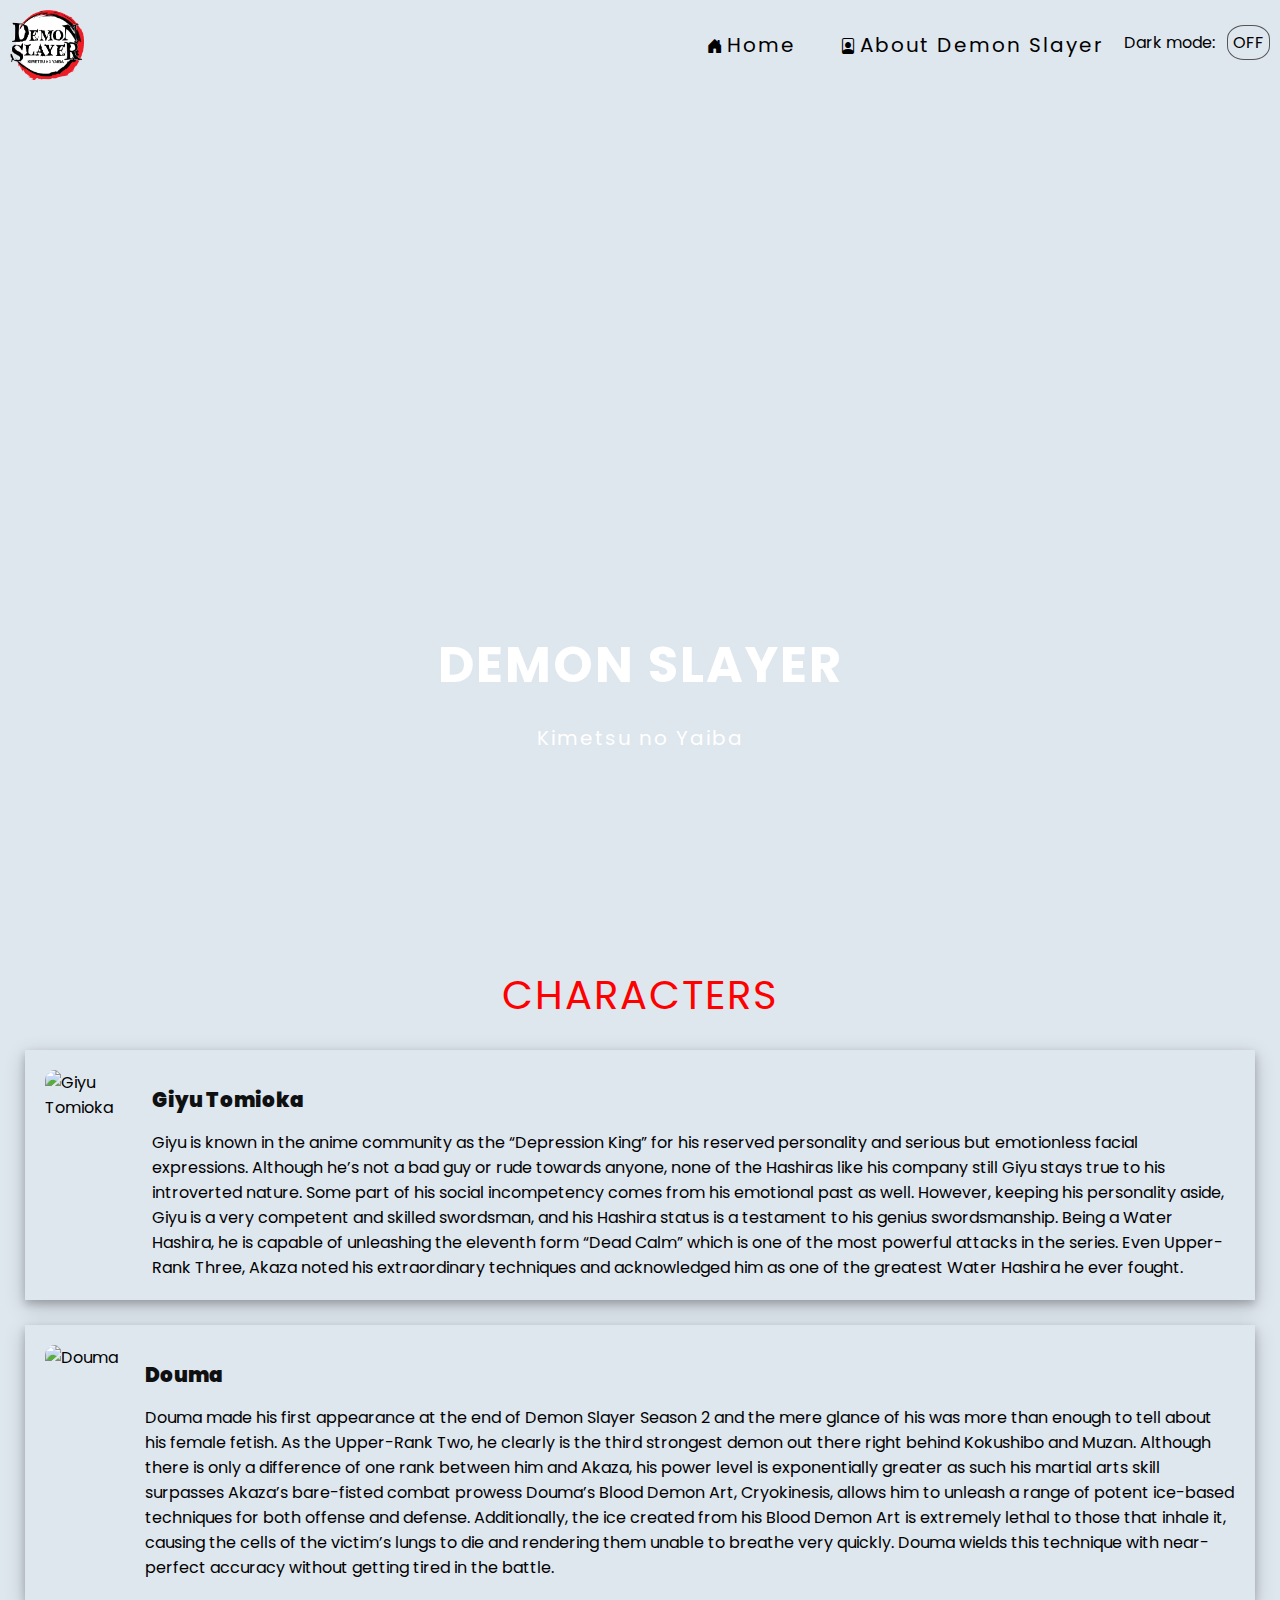
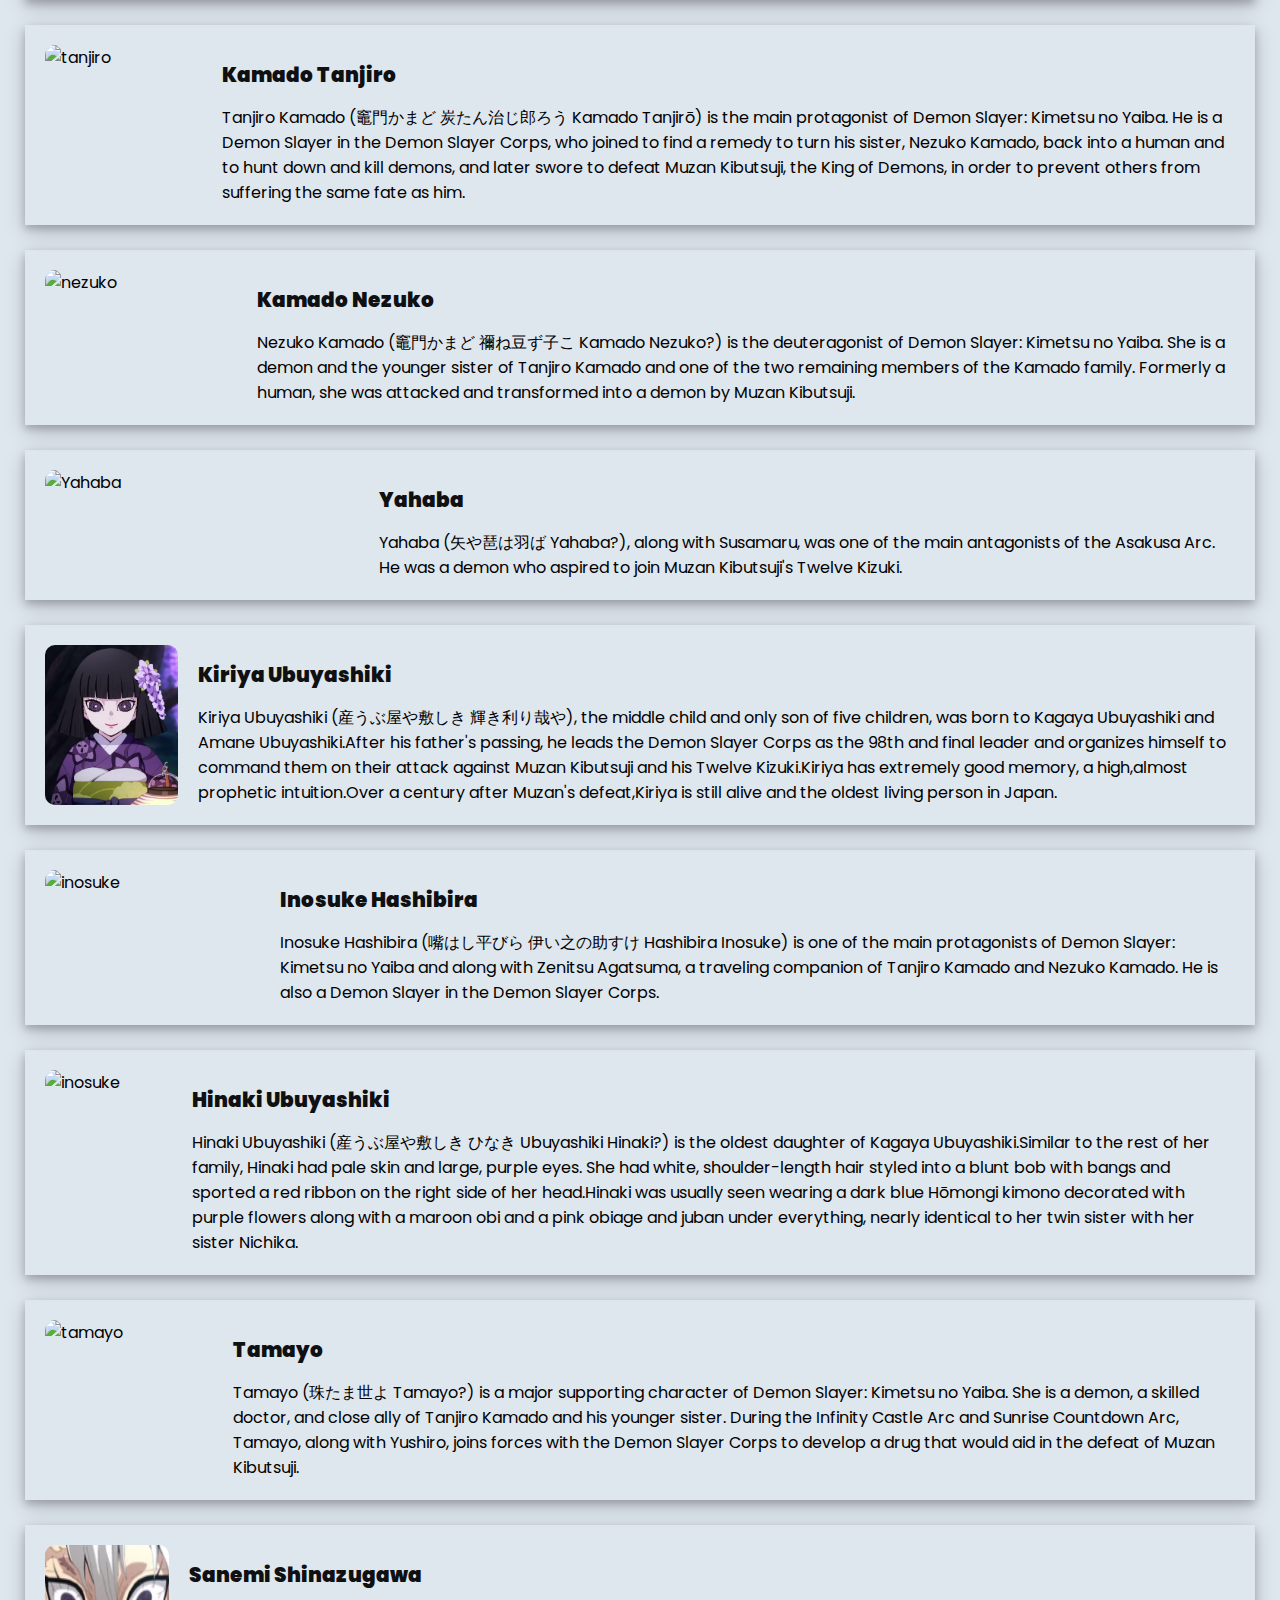
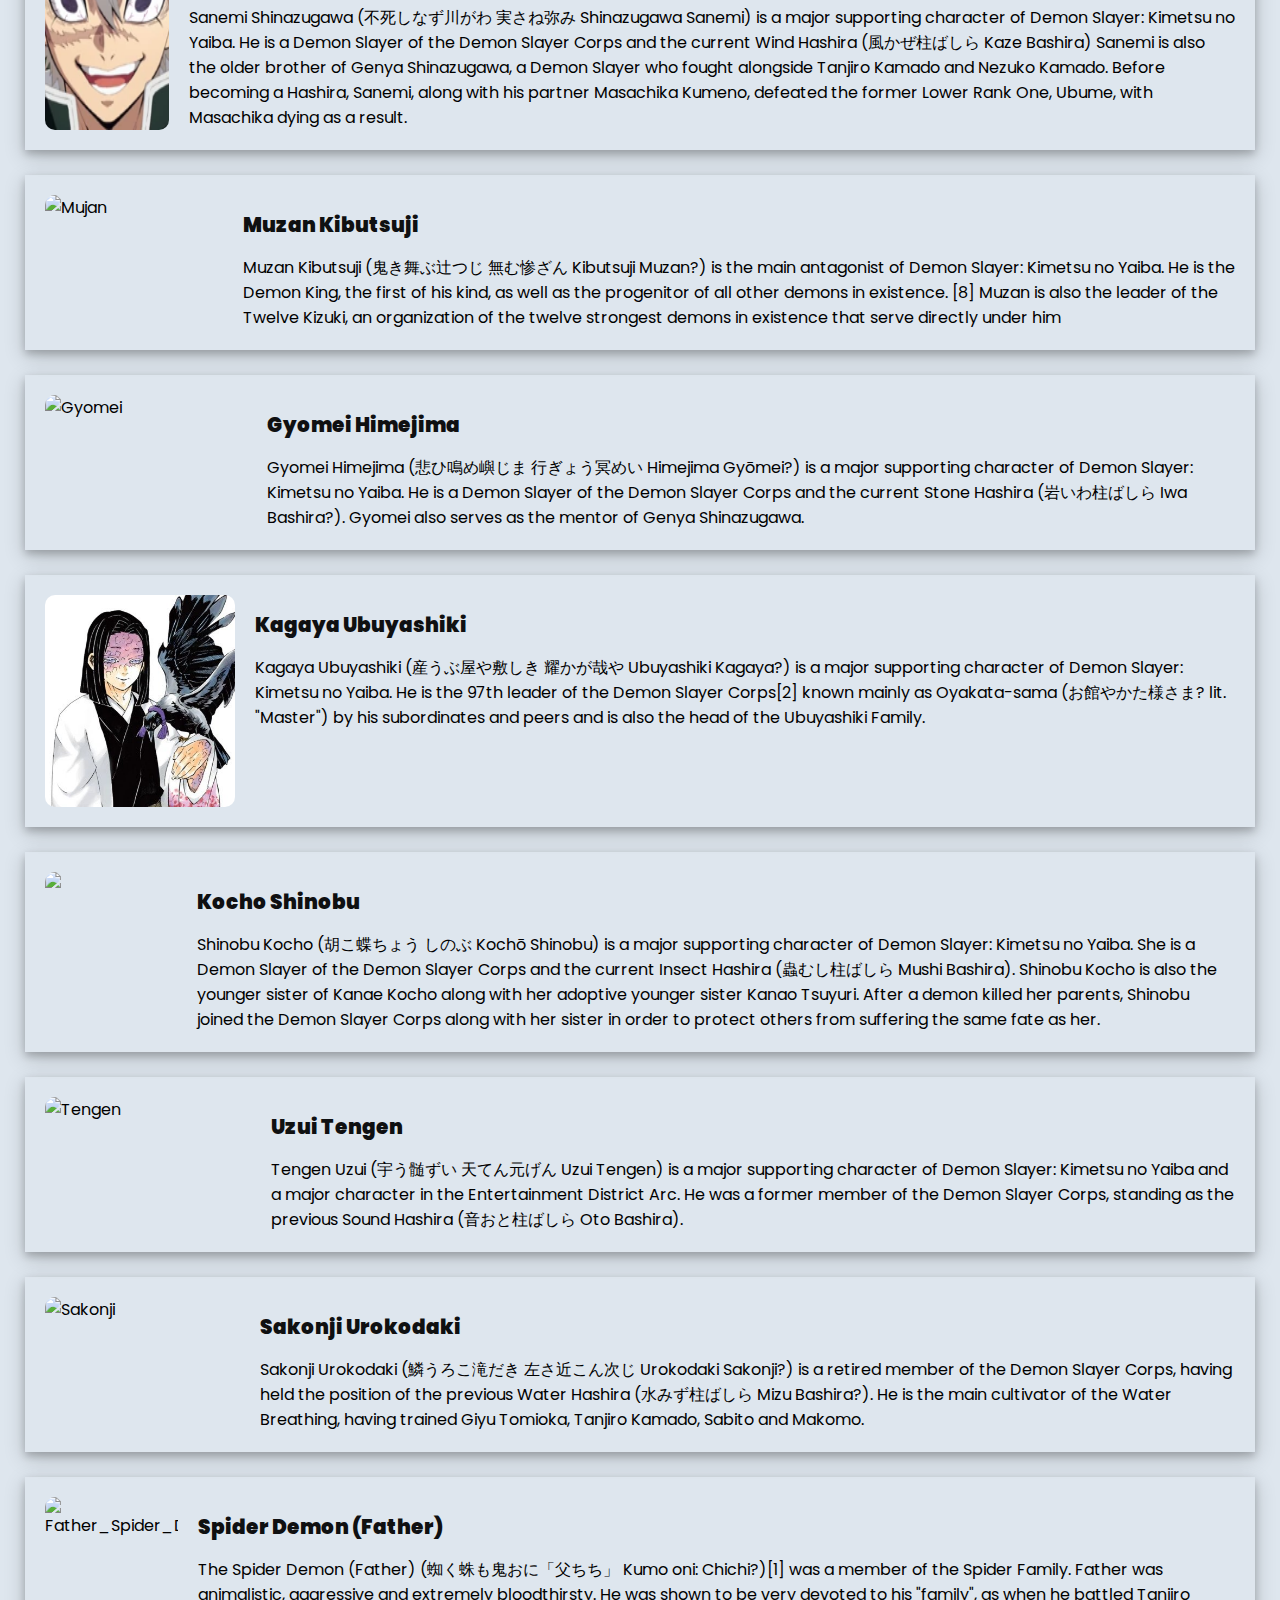
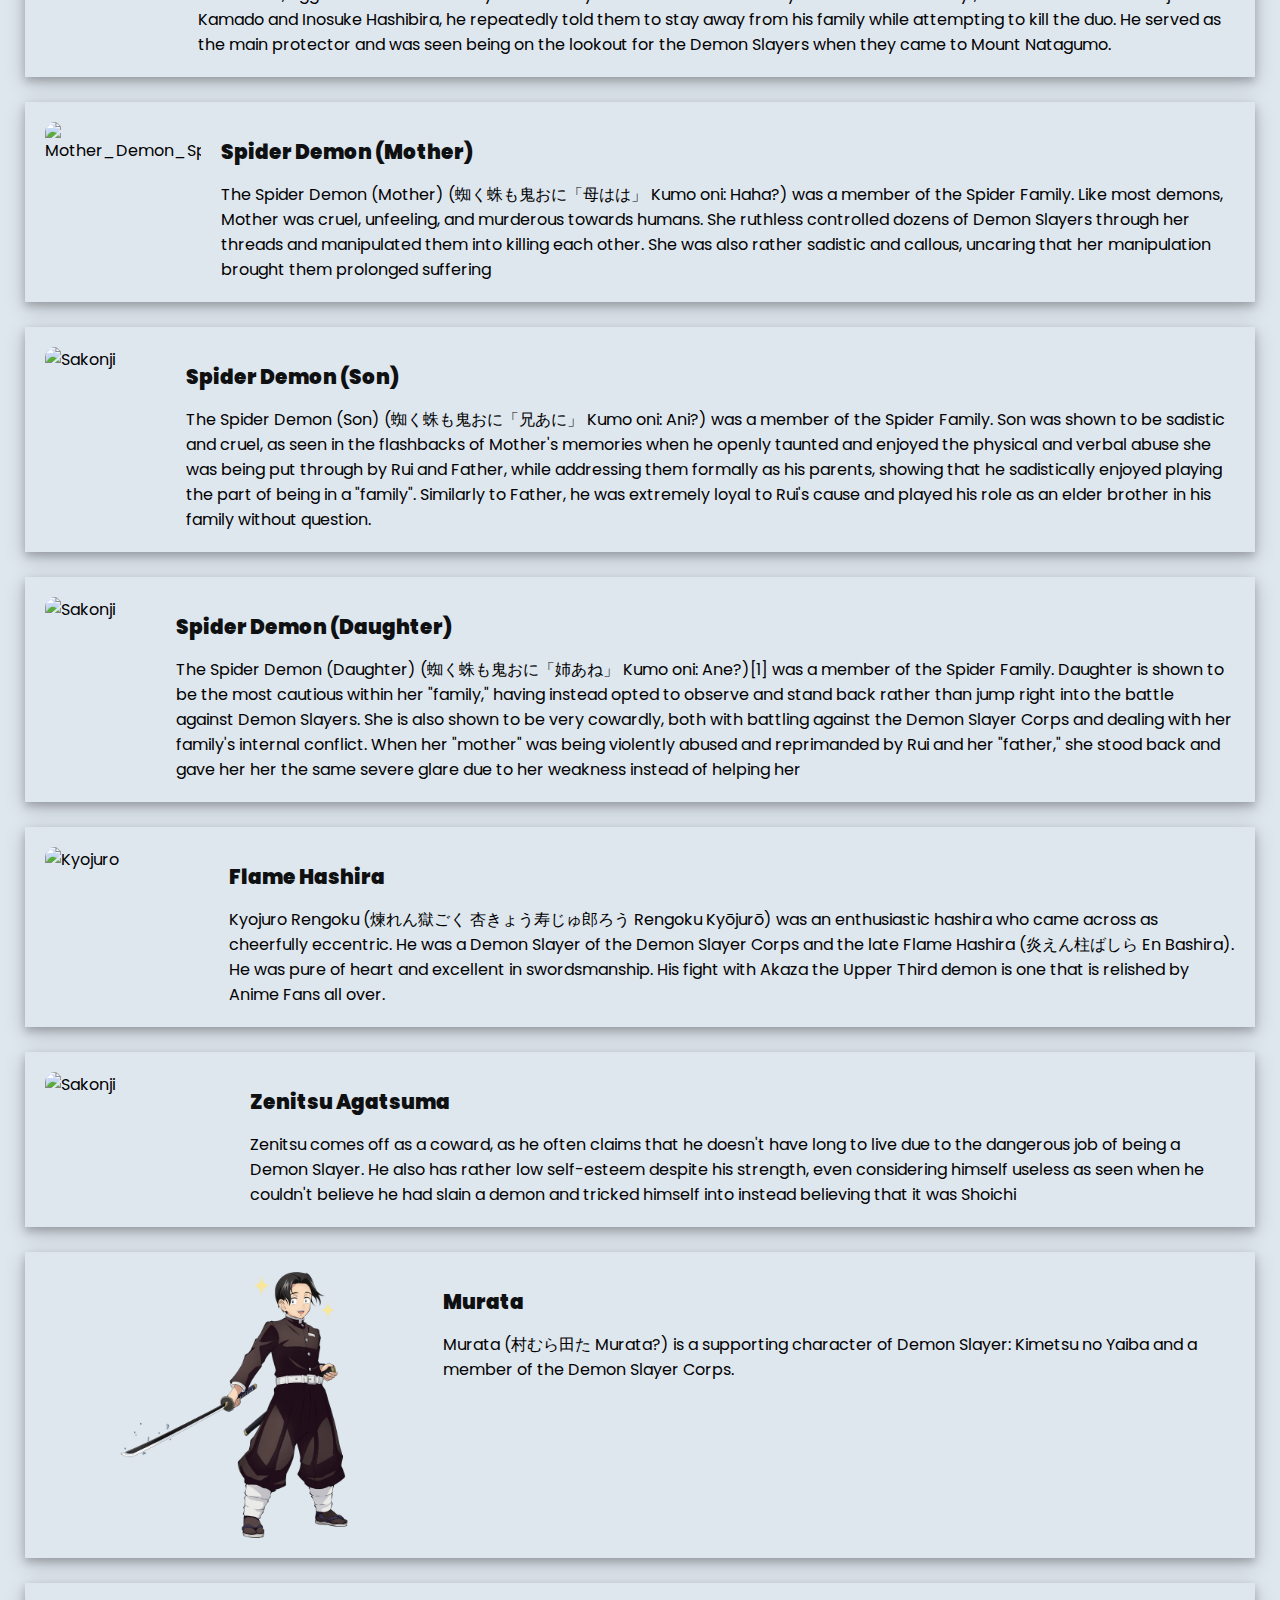
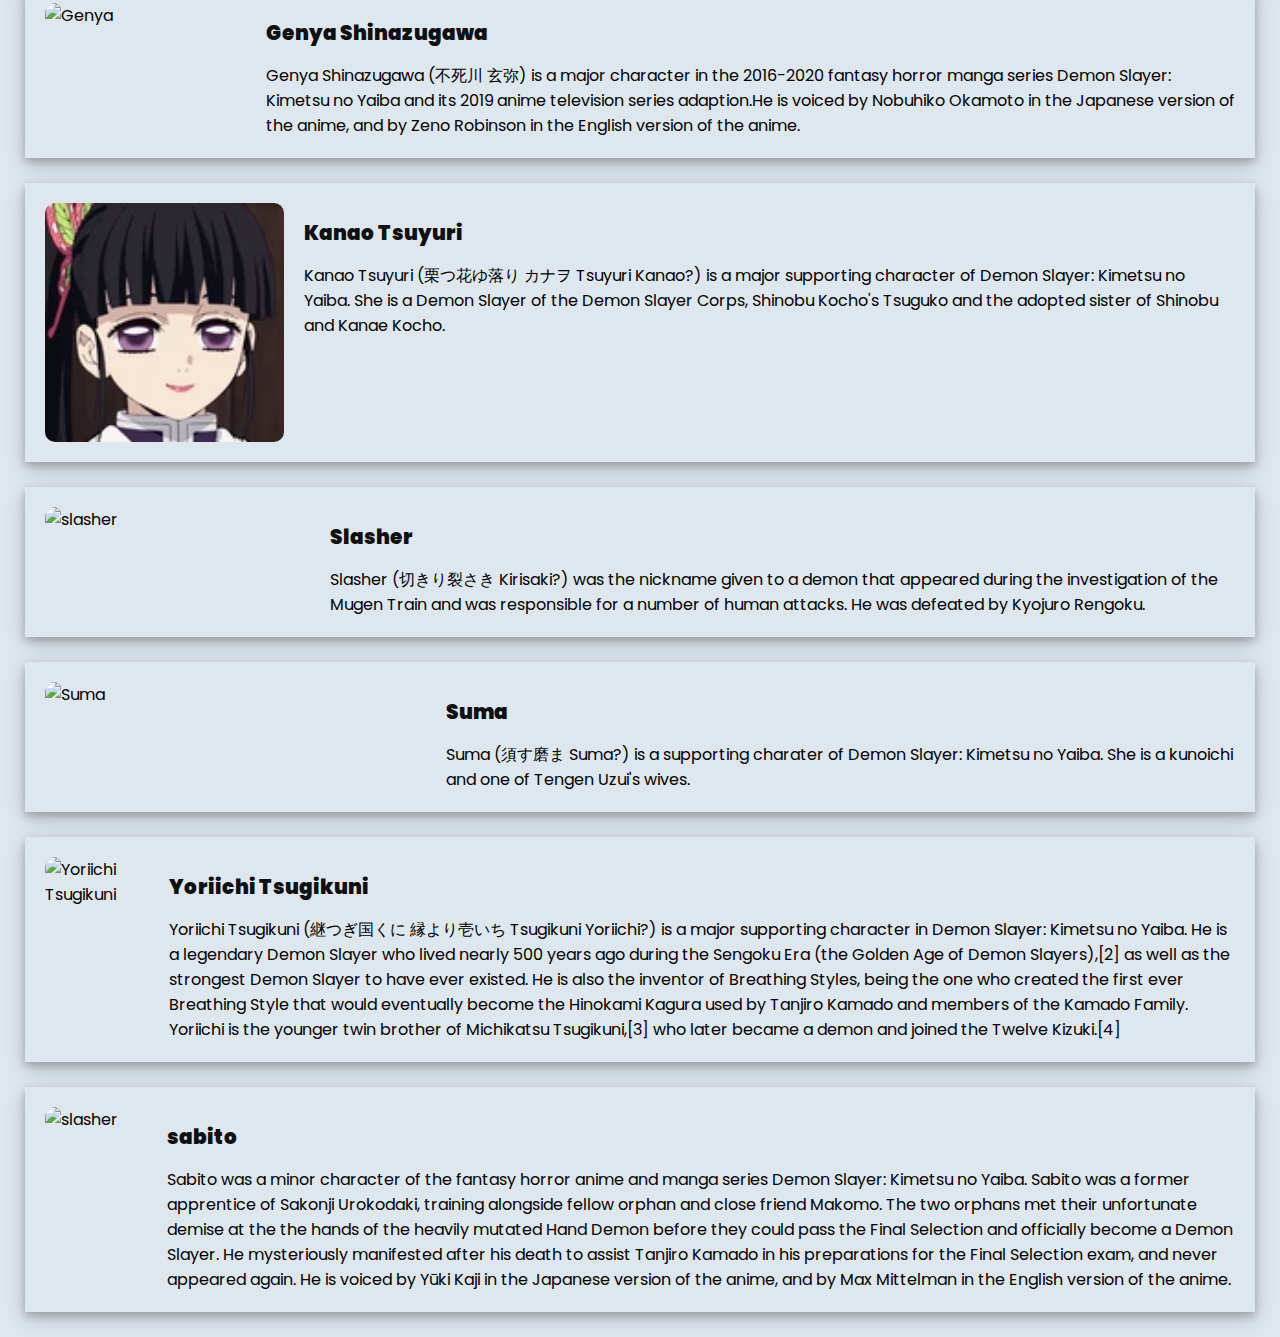
==== index.html @ bfc6167b "Update index.html" ====
<!DOCTYPE html>
<html lang="en">

<head>
  <script src=
    "https://cdnjs.cloudflare.com/ajax/libs/jquery/3.4.0/jquery.min.js">
        </script>
  <meta charset="UTF-8" />
  <meta http-equiv="X-UA-Compatible" content="IE=edge" />
  <meta name="viewport" content="width=device-width, initial-scale=1.0" />
  <title>Demon Slayer</title>
  <link rel="stylesheet" href="style.css" />
  <link rel="stylesheet" href="https://cdn.jsdelivr.net/npm/bootstrap-icons@1.9.1/font/bootstrap-icons.css">
</head>

<body>
  <header>
    <style>
     
      
      h1{
      color: #32a852;
      }
      .mode {
          float:right;
      }
      .change {
          cursor: pointer;
          border: 1px solid #555;
          border-radius: 40%;
          width: 20px;
          text-align: center;
          padding: 5px;
          margin-left: 8px;
      }
      .dark{
          background-color: #222;
          color: #e6e6e6;
      }
  </style>
    <div class="header">
      <div class="nav">
        <img src="images/logo.png" alt="logo" />
        <div class="right">
          <ul>
            <li><i class="bi bi-house-door-fill"></i>&nbsp;<a>Home</a></li>
            <li><i class="bi bi-file-person" ></i>&nbsp;<a h>About Demon Slayer</a></li>
            <div class="mode">
              Dark mode:            
              <span class="change">OFF</span>
          </div>
          </ul>
        </div>
      </div>
    </div>

  </header>

  <div class="content">
    <div class="text">
      <section class="heading">
        <h2 class="title">Demon Slayer</h2>
        <h2 class="slogan">Kimetsu no Yaiba</h2>
      </section>
    </div>
  </div>

  <h3 class="sub" style='color:red'>CHARACTERS</h3>

  <!-- [Giyu Tomioka] card start-->
  <div class="card">
    <img src="images/GiyuTomioka.JPG" alt="Giyu Tomioka">
    <div class="container">
      <h4><strong>Giyu Tomioka</strong></h4>
      <p>Giyu is known in the anime community as the “Depression King” for his reserved personality and serious but
        emotionless facial expressions. Although he’s not a bad guy or rude towards anyone, none of the Hashiras like
        his company still Giyu stays true to his introverted nature. Some part of his social incompetency comes from
        his emotional past as well.

        However, keeping his personality aside, Giyu is a very competent and skilled swordsman, and his Hashira status
        is a testament to his genius swordsmanship. Being a Water Hashira, he is capable of unleashing the eleventh
        form “Dead Calm” which is one of the most powerful attacks in the series. Even Upper-Rank Three, Akaza noted
        his extraordinary techniques and acknowledged him as one of the greatest Water Hashira he ever fought.</p>
    </div>
  </div>
  <!--Giyu Tomioka card end-->

  <!-- Douma card start-->
  <div class="card">
    <img src="images/Douma.JPG" alt="Douma">
    <div class="container">
      <h4><strong>Douma</strong></h4>
      <p>Douma made his first appearance at the end of Demon Slayer Season 2 and the mere glance of his was more than
        enough to tell about his female fetish. As the Upper-Rank Two, he clearly is the third strongest demon out
        there right behind Kokushibo and Muzan. Although there is only a difference of one rank between him and Akaza,
        his power level is exponentially greater as such his martial arts skill surpasses Akaza’s bare-fisted combat
        prowess

        Douma’s Blood Demon Art, Cryokinesis, allows him to unleash a range of potent ice-based techniques for both
        offense and defense. Additionally, the ice created from his Blood Demon Art is extremely lethal to those that
        inhale it, causing the cells of the victim’s lungs to die and rendering them unable to breathe very quickly.
        Douma wields this technique with near-perfect accuracy without getting tired in the battle.</p>
    </div>
  </div>
  <!--Douma card end-->

  <div class="row">
    <div class="card">
      <img src="images/tanjiro.png" alt="tanjiro" />
      <div class="container">
        <h4><strong>Kamado Tanjiro</strong></h4>
        <p>
          Tanjiro Kamado (竈門かまど 炭たん治じ郎ろう Kamado Tanjirō) is the main protagonist of Demon Slayer: Kimetsu no Yaiba. He is a Demon Slayer in the Demon Slayer Corps, who joined to find a remedy to turn his sister, Nezuko Kamado, back into a human and to hunt down and kill demons, and later swore to defeat Muzan Kibutsuji, the King of Demons, in order to prevent others from suffering the same fate as him.
        </p>
      </div>
    </div>

    <div class="card">
      <img src="images/nezuko.png" alt="nezuko" />
      <div class="container">
        <h4><strong>Kamado Nezuko</strong></h4>
        <p>
          Nezuko Kamado (竈門かまど 禰ね豆ず子こ Kamado Nezuko?) is the deuteragonist of Demon Slayer: Kimetsu no Yaiba. She is a demon and the younger sister of Tanjiro Kamado and one of the two remaining members of the Kamado family. Formerly a human, she was attacked and transformed into a demon by Muzan Kibutsuji.
        </p>
      </div>
    </div>

    <!-- Yahaba Card Start -->
    <div class="card">
      <img src="images/yahaba.png" alt="Yahaba" />
      <div class="container">
        <h4><strong>Yahaba</strong></h4>
        <p>
          Yahaba (矢や琶は羽ば Yahaba?), along with Susamaru, was one of the main antagonists of the Asakusa Arc. He was a demon who aspired to join Muzan Kibutsuji's Twelve Kizuki.
        </p>
      </div>
    </div>
    <!-- Yahaba Card End -->

                <!-- Kiriya Ubuyashiki card start-->
                <div class="card">
                  <img src="images/Kiriya Ubuyashiki.webp" alt="Kiriya Ubuyashiki">
                  <div class="container">
                      <h4><strong>Kiriya Ubuyashiki</strong></h4>
                      <p>Kiriya Ubuyashiki (産うぶ屋や敷しき 輝き利り哉や), the middle child and only son of five children, was born to Kagaya Ubuyashiki and Amane Ubuyashiki.After his father's passing, he leads the Demon Slayer Corps as the 98th and final leader and organizes himself to command them on their attack against Muzan Kibutsuji and his Twelve Kizuki.Kiriya has extremely good memory,  a high,almost prophetic intuition.Over a century after Muzan's defeat,Kiriya is still alive and the oldest living person in Japan.
                      </p>
                  </div>
                </div>
                <!--Kiriya Ubuyashiki card end-->

    <div class="card">
      <img src="images/inosuke.jfif" alt="inosuke" />
      <div class="container">
        <h4><strong>Inosuke Hashibira</strong></h4>
        <p>
          Inosuke Hashibira (嘴はし平びら 伊い之の助すけ Hashibira Inosuke) is one of the main protagonists of Demon Slayer: Kimetsu no Yaiba and along with Zenitsu Agatsuma, a traveling companion of Tanjiro Kamado and Nezuko Kamado. He is also a Demon Slayer in the Demon Slayer Corps.
        </p>
      </div>
    </div>

    <div class="card">
      <img src="images/hinaki.jfif" alt="inosuke" />
      <div class="container">
        <h4><strong>Hinaki Ubuyashiki</strong></h4>
        <p>
          Hinaki Ubuyashiki (産うぶ屋や敷しき ひなき Ubuyashiki Hinaki?) is the oldest daughter of Kagaya Ubuyashiki.Similar to the rest of her family, Hinaki had pale skin and large, purple eyes. She had white, shoulder-length hair styled into a blunt bob with bangs and sported a red ribbon on the right side of her head.Hinaki was usually seen wearing a dark blue Hōmongi kimono decorated with purple flowers along with a maroon obi and a pink obiage and juban under everything, nearly identical to her twin sister with her sister Nichika.
        </p>
      </div>
    </div>

    <!-- Tamayo card start-->
    <div class="card">
      <img src="images/tamayo.png" alt="tamayo">
      <div class="container">
        <h4><strong>Tamayo</strong></h4>
        <p>Tamayo (珠たま世よ Tamayo?) is a major supporting character of Demon Slayer: Kimetsu no Yaiba. She is a demon, a skilled doctor, and close ally of Tanjiro Kamado and his younger sister. During the Infinity Castle Arc and Sunrise Countdown Arc, Tamayo, along with Yushiro, joins forces with the Demon Slayer Corps to develop a drug that would aid in the defeat of Muzan Kibutsuji.</p>
      </div>
    </div>
    <!--Tamayo card end-->

    <div class="card">
      <img src="images/Sanemi.webp" alt="sanemi" />
      <div class="container">
        <h4><strong>Sanemi Shinazugawa</strong></h4>
        <p>
          Sanemi Shinazugawa (不死しなず川がわ 実さね弥み Shinazugawa Sanemi) is a major supporting character of Demon Slayer: Kimetsu no Yaiba. He is a Demon Slayer of the Demon Slayer Corps and the current Wind Hashira (風かぜ柱ばしら Kaze Bashira)
          Sanemi is also the older brother of Genya Shinazugawa, a Demon Slayer who fought alongside Tanjiro Kamado and Nezuko Kamado. Before becoming a Hashira, Sanemi, along with his partner Masachika Kumeno, defeated the former Lower Rank One, Ubume, with Masachika dying as a result.
        </p>
      </div>
    </div>

    <div class="card">
      <img src="images/Muzan.jpg" alt="Mujan" />
      <div class="container">
        <h4><strong>Muzan Kibutsuji</strong></h4>
        <p>
          Muzan Kibutsuji (鬼き舞ぶ辻つじ 無む惨ざん Kibutsuji Muzan?) is the main antagonist of Demon Slayer: Kimetsu no Yaiba. He is the Demon King, the first of his kind, as well as the progenitor of all other demons in existence. [8] Muzan is also the leader of the Twelve Kizuki, an organization of the twelve strongest demons in existence that serve directly under him
        </p>
      </div>
    </div>

    <div class="card">
      <img src="images\Gyomei_anime.jfif" alt="Gyomei" />
      <div class="container">
        <h4><strong>Gyomei Himejima</strong></h4>
        <p>
          Gyomei Himejima (悲ひ鳴め嶼じま 行ぎょう冥めい Himejima Gyōmei?) is a major supporting character of Demon Slayer: Kimetsu no Yaiba.
          He is a Demon Slayer of the Demon Slayer Corps and the current Stone Hashira (岩いわ柱ばしら Iwa Bashira?).
          Gyomei also serves as the mentor of Genya Shinazugawa.
        </p>
      </div>
    </div>

    <div class="card">
      <img src="images/Ubuyashiki.jpg" alt="Ubuyashiki" />
      <div class="container">
        <h4><strong>Kagaya Ubuyashiki</strong></h4>
        <p>
          Kagaya Ubuyashiki (産うぶ屋や敷しき 耀かが哉や Ubuyashiki Kagaya?) is a major supporting character of Demon Slayer: Kimetsu no Yaiba. He is the 97th leader of the Demon Slayer Corps[2] known mainly as Oyakata-sama (お館やかた様さま? lit. "Master") by his subordinates and peers and is also the head of the Ubuyashiki Family.
        </p>
      </div>
    </div>

    <div class="card">
      <img src="images\Shinobu_anime.png alt="Shinobu" />
      <div class="container">
        <h4><strong>Kocho Shinobu</strong></h4>
        <p>
          Shinobu Kocho (胡こ蝶ちょう しのぶ Kochō Shinobu) is a major supporting character of Demon Slayer: Kimetsu no Yaiba. She is a Demon Slayer of the Demon Slayer Corps and the current Insect Hashira (蟲むし柱ばしら Mushi Bashira). Shinobu Kocho is also the younger sister of Kanae Kocho along with her adoptive younger sister Kanao Tsuyuri. After a demon killed her parents, Shinobu joined the Demon Slayer Corps along with her sister in order to protect others from suffering the same fate as her.
        </p>
      </div>
    </div>

    <div class="card">
      <img src="images\uzui.jfif" alt="Tengen" />
      <div class="container">
        <h4><strong>Uzui Tengen</strong></h4>
        <p>
          Tengen Uzui (宇う髄ずい 天てん元げん Uzui Tengen) is a major supporting character of Demon Slayer: Kimetsu no Yaiba and a major character in the Entertainment District Arc. He was a former member of the Demon Slayer Corps, standing as the previous Sound Hashira (音おと柱ばしら Oto Bashira).
        </p>
      </div>
    </div>

    <div class="card">
      <img src="images\Sakonji.webp" alt="Sakonji" />
      <div class="container">
        <h4><strong>Sakonji Urokodaki</strong></h4>
        <p>
          Sakonji Urokodaki (鱗うろこ滝だき 左さ近こん次じ Urokodaki Sakonji?) is a retired member of the Demon Slayer Corps,
          having held the position of the previous Water Hashira (水みず柱ばしら Mizu Bashira?). He is the main cultivator of
          the Water Breathing, having trained Giyu Tomioka, Tanjiro Kamado, Sabito and Makomo.
        </p>
      </div>
    </div>

    <div class="card">
      <img src="images/Father_Spider_Demon.webp" alt="Father_Spider_Demon" />
      <div class="container">
        <h4><strong>Spider Demon (Father)</strong></h4>
        <p>
          The Spider Demon (Father) (蜘く蛛も鬼おに「父ちち」 Kumo oni: Chichi?)[1] was a member of the Spider Family.
          Father was animalistic, aggressive and extremely bloodthirsty. He was shown to be very devoted to his "family", as when he battled Tanjiro Kamado and Inosuke Hashibira, he repeatedly told them to stay away from his family while attempting to kill the duo. He served as the main protector and was seen being on the lookout for the Demon Slayers when they came to Mount Natagumo.
        </p>
      </div>
    </div>

    <div class="card">
      <img src="images/Mother_Demon_Spider.webp" alt="Mother_Demon_Spider" />
      <div class="container">
        <h4><strong>Spider Demon (Mother)</strong></h4>
        <p>
          The Spider Demon (Mother) (蜘く蛛も鬼おに「母はは」 Kumo oni: Haha?) was a member of the Spider Family.
          Like most demons, Mother was cruel, unfeeling, and murderous towards humans. She ruthless controlled dozens of Demon Slayers through her threads and manipulated them into killing each other. She was also rather sadistic and callous, uncaring that her manipulation brought them prolonged suffering
        </p>
      </div>
    </div>

    <div class="card">
      <img src="images/Son_Spider_Demon.webp" alt="Sakonji" />
      <div class="container">
        <h4><strong>Spider Demon (Son)</strong></h4>
        <p>
          The Spider Demon (Son) (蜘く蛛も鬼おに「兄あに」 Kumo oni: Ani?) was a member of the Spider Family.
          Son was shown to be sadistic and cruel, as seen in the flashbacks of Mother's memories when he openly taunted and enjoyed the physical and verbal abuse she was being put through by Rui and Father, while addressing them formally as his parents, showing that he sadistically enjoyed playing the part of being in a "family". Similarly to Father, he was extremely loyal to Rui's cause and played his role as an elder brother in his family without question.
        </p>
      </div>
    </div>

    <div class="card">
      <img src="images/Daughter_Spider_Demon.webp" alt="Sakonji" />
      <div class="container">
        <h4><strong>Spider Demon (Daughter)</strong></h4>
        <p>
          The Spider Demon (Daughter) (蜘く蛛も鬼おに「姉あね」 Kumo oni: Ane?)[1] was a member of the Spider Family.
          Daughter is shown to be the most cautious within her "family," having instead opted to observe and stand back rather than jump right into the battle against Demon Slayers. She is also shown to be very cowardly, both with battling against the Demon Slayer Corps and dealing with her family's internal conflict. When her "mother" was being violently abused and reprimanded by Rui and her "father," she stood back and gave her her the same severe glare due to her weakness instead of helping her
        </p>
      </div>
    </div>

    <div class="card">
      <img src="images/Kyojuro_Anime_Profile.webp" alt="Kyojuro" />
      <div class="container">
        <h4><strong>Flame Hashira</strong></h4>
        <p>
          Kyojuro Rengoku (煉れん獄ごく 杏きょう寿じゅ郎ろう Rengoku Kyōjurō) was an enthusiastic hashira who came across as cheerfully eccentric. He was a Demon Slayer of the Demon Slayer Corps and the late Flame Hashira (炎えん柱ばしら En Bashira). He was pure of heart and excellent in swordsmanship. His fight with Akaza the Upper Third demon is one that is relished by Anime Fans all over.
        </p>
      </div>
    </div>


    <div class="card">
      <img src="images/Zenitsu.webp" alt="Sakonji" />
      <div class="container">
        <h4><strong>Zenitsu Agatsuma</strong></h4>
        <p>
          Zenitsu comes off as a coward, as he often claims that he doesn't have long to live due to the dangerous job of being a Demon Slayer. He also has rather low self-esteem despite his strength, even considering himself useless as seen when he couldn't believe he had slain a demon and tricked himself into instead believing that it was Shoichi
        </p>
       </div>

</div> 
      <div class="card">
        <img src="images/Murata.webp" alt="Murata" />
        <div class="container">
          <h4><strong>Murata</strong></h4>
          <p>
            Murata (村むら田た Murata?) is a supporting character of Demon Slayer: Kimetsu no Yaiba and a member of the Demon Slayer Corps.
          </p>
        </div>
      </div> 

      

    <div class="card">
      <img src="images/genya.webp" alt="Genya" />
      <div class="container">
        <h4><strong>Genya Shinazugawa</strong></h4>
        <p>
          Genya Shinazugawa (不死川 玄弥) is a major character in the 2016-2020 fantasy horror manga series Demon Slayer: Kimetsu no Yaiba and its 2019 anime television series adaption.He is voiced by Nobuhiko Okamoto in the Japanese version of the anime, and by Zeno Robinson in the English version of the anime.
        </p>
      </div>
    </div>

    <!-- Kanao Tsuyuri card start-->
    <div class="card">
      <img src="images/kanao-tsuyuri.webp" alt="Kanao Tsuyuri">
      <div class="container">
        <h4><strong>Kanao Tsuyuri</strong></h4>
        <p>Kanao Tsuyuri (栗つ花ゆ落り カナヲ Tsuyuri Kanao?) is a major supporting character of Demon Slayer: Kimetsu no Yaiba. She is a Demon Slayer of the Demon Slayer Corps, Shinobu Kocho's Tsuguko and the adopted sister of Shinobu and Kanae Kocho.</p>
      </div>
    </div>
    <!--Kanao Tsuyuri card end-->
    
    <!-- Slasher card start-->
     <div class="card">
      <img src="images/Slasher.png" alt="slasher">
      <div class="container">
          <h4><strong>Slasher</strong></h4>
          <p>Slasher (切きり裂さき Kirisaki?) was the nickname given to a demon that appeared during the investigation of the Mugen Train and was responsible for a number of human attacks. He was defeated by Kyojuro Rengoku.</p>
      </div>
    </div>
    <!--Slasher card end-->

     <!-- Suma card start-->
  <div class="card">
    <img src="images/Suma_Anime.webp" alt="Suma">
    <div class="container">
      <h4><strong>Suma</strong></h4>
      <p>Suma (須す磨ま Suma?) is a supporting charater of Demon Slayer: Kimetsu no Yaiba. She is a kunoichi and one of Tengen Uzui's wives.</p>
    </div>
  </div>
  <!-- Suma card end-->

    <script>
      $( ".change" ).on("click", function() {
          if( $( "body" ).hasClass( "dark" )) {
              $( "body" ).removeClass( "dark" );
              $( ".change" ).text( "OFF" );
          } else {
              $( "body" ).addClass( "dark" );
              $( ".change" ).text( "ON" );
          }
      });
  </script>
  <!-- Yoriichi Tsugikuni card start-->
  <div class="card">
    <img src="images/Yoriichi.webp" alt="Yoriichi Tsugikuni">
    <div class="container">
      <h4><strong>Yoriichi Tsugikuni</strong></h4>
      <p>Yoriichi Tsugikuni (継つぎ国くに 縁より壱いち Tsugikuni Yoriichi?) is a major supporting character in Demon Slayer: Kimetsu no Yaiba. He is a legendary Demon Slayer who lived nearly 500 years ago during the Sengoku Era (the Golden Age of Demon Slayers),[2] as well as the strongest Demon Slayer to have ever existed. He is also the inventor of Breathing Styles, being the one who created the first ever Breathing Style that would eventually become the Hinokami Kagura used by Tanjiro Kamado and members of the Kamado Family.

        Yoriichi is the younger twin brother of Michikatsu Tsugikuni,[3] who later became a demon and joined the Twelve Kizuki.[4]</p>
    </div>
  </div>
  <!-- Yoriichi Tsugikuni card end-->


  <!-- sabito card start-->
  <div class="card">
    <img src="images/sabito.jpg" alt="slasher">
    <div class="container">
        <h4><strong>sabito</strong></h4>
        <p>
          Sabito was a minor character of the fantasy horror anime and manga series Demon Slayer: Kimetsu no Yaiba. Sabito was a former apprentice of Sakonji Urokodaki, training alongside fellow orphan and close friend Makomo. The two orphans met their unfortunate demise at the the hands of the heavily mutated Hand Demon before they could pass the Final Selection and officially become a Demon Slayer. He mysteriously manifested after his death to assist Tanjiro Kamado in his preparations for the Final Selection exam, and never appeared again.
He is voiced by Yūki Kaji in the Japanese version of the anime, and by Max Mittelman in the English version of the anime.
        </p>    </div>
  </div>
  <!--sabito card end-->
</body>

</html>
---- style.css ----
@import url("https://fonts.googleapis.com/css2?family=Poppins&display=swap");

* {
    margin: 0;
    padding: 0;
    box-sizing: border-box;
}

body {
    font-family: 'Poppins', sans-serif;
    background-color: #dee6ee;
    background-attachment: fixed;
}

.nav {
    margin: auto;
    display: flex;
    justify-content: space-between;
    align-items: center;
    margin: 10px;
}

.nav img {
    height: 70px;
}


.header {
    margin-bottom: 5px;
}

.content {
    margin: auto;
    margin-top: 10px;
    background: url(images/fg.jpg) no-repeat center center/cover;
    height: 100%;
}

.text {
    position: relative;
    font-family: "Poppins", sans-serif;
    margin-bottom: 75px;
    display: flex;
    align-items: center;
    justify-content: center;
    background-size: cover;
    transform: translateY(25%);
    /* text-transform: uppercase; */
    width: 100%;
    height: 800px;
}

.text .title {
    font-size: 50px;
    color: rgb(255, 255, 255);
    text-align: center;
    font-weight: 700;
    text-transform: uppercase;
    letter-spacing: 2px;
    margin-bottom: 20px;
}

.text .slogan {
    font-size: 20px;
    color: #fff;
    text-align: center;
    font-weight: 400;
    letter-spacing: 2px;
}

.sub {
    font-size: 40px;
    color: rgb(0, 0, 0);
    text-align: center;
    font-weight: 400;
    letter-spacing: 2px;
    margin-bottom: 20px;
}

.card {
    /* width: 1vw; */
    text-align: left;
    /* background-color: #3c4852; */
    padding: 20px;
    font-family: "Poppins", sans-serif;
    margin: 25px;
    display: flex;
    box-shadow: 0 4px 8px 0 rgba(0, 0, 0, 0.2), 0 6px 20px 0 rgba(0, 0, 0, 0.19);
}

.card h4 {
    color: #0f1011;
    font-size: 20px;
    margin: 15px 0;
}

.card img {
    /* object-fit: cover; */
    border-radius: 10px;
    margin-right: 20px;
    overflow: hidden;
    width: 500px;
    /* height: 50px; */
}

ul {
    list-style-type: none;
}

ul li {
    display: inline-block;
    margin: 0 20px;
    position: relative;
}

ul li a {
    color: black;
    text-decoration: none;
    font-size: 20px;
    text-align: center;
    font-weight: 400;
    letter-spacing: 2px;
}
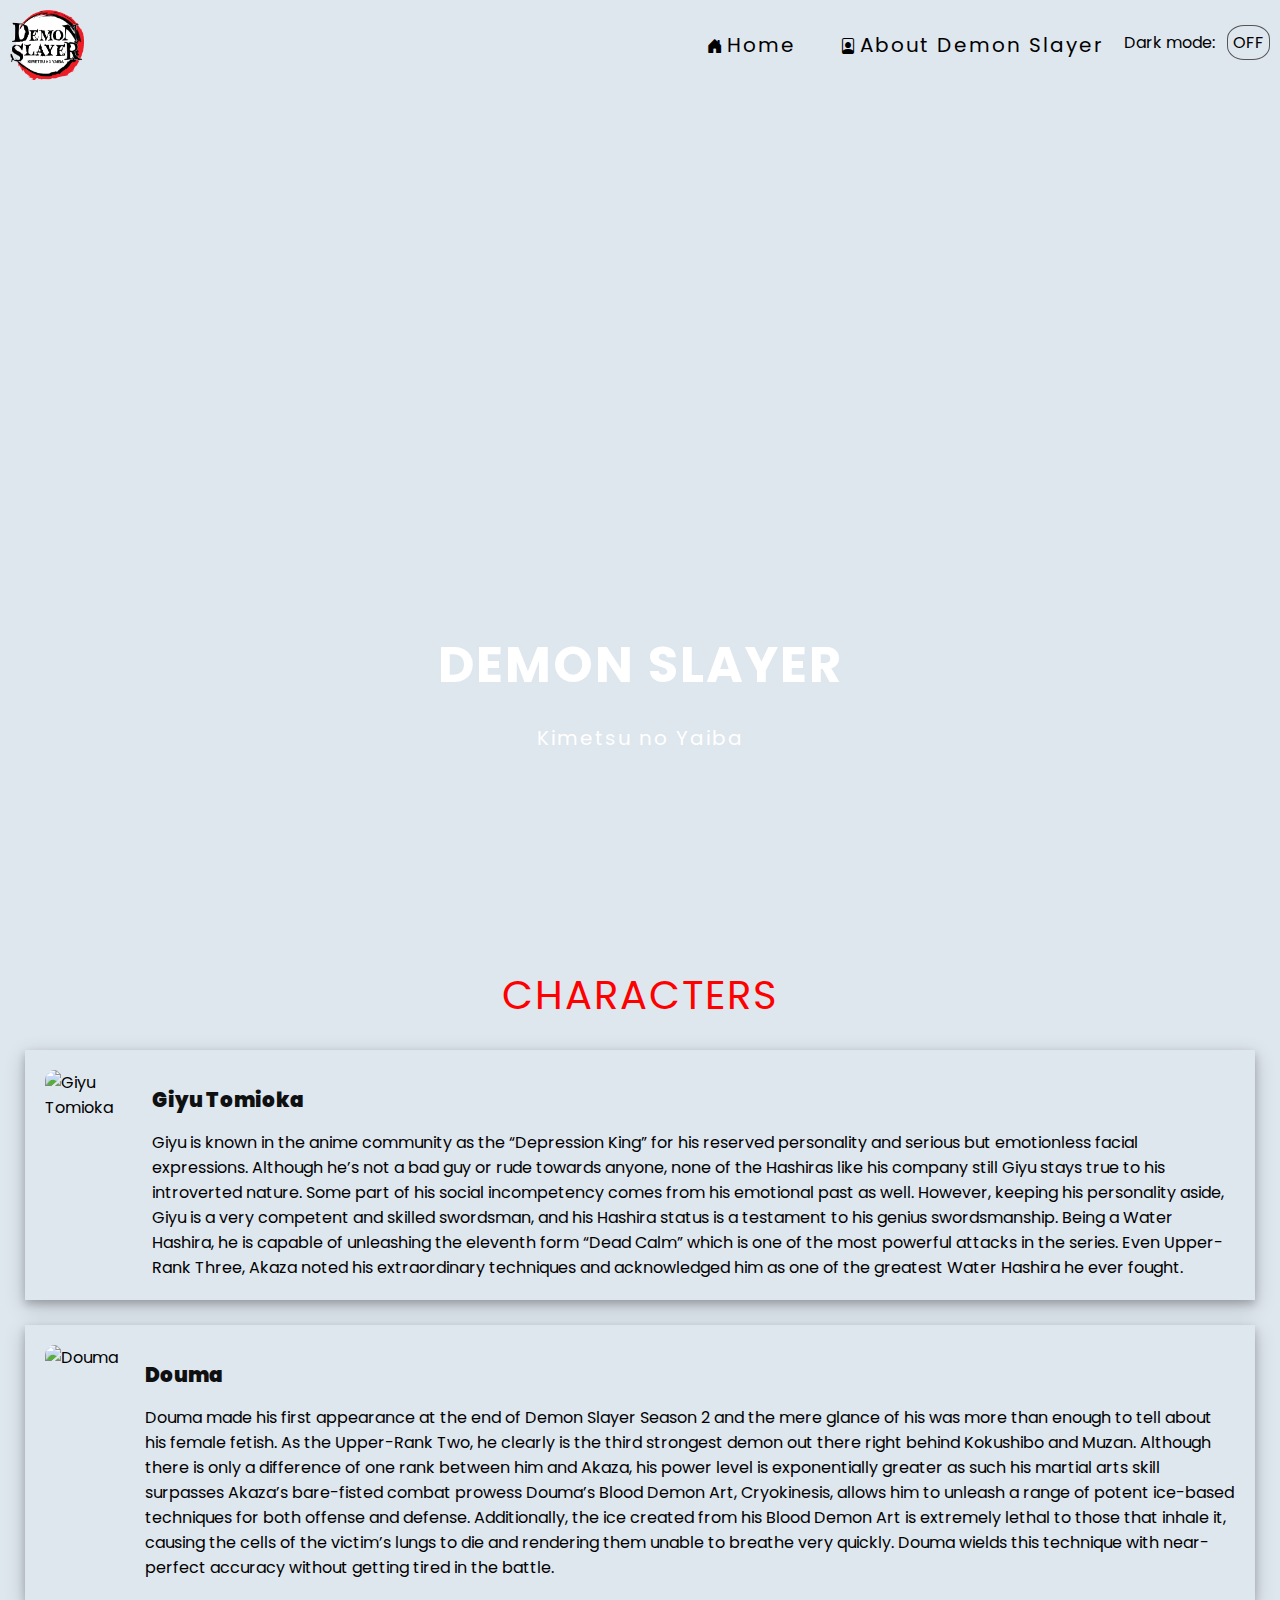
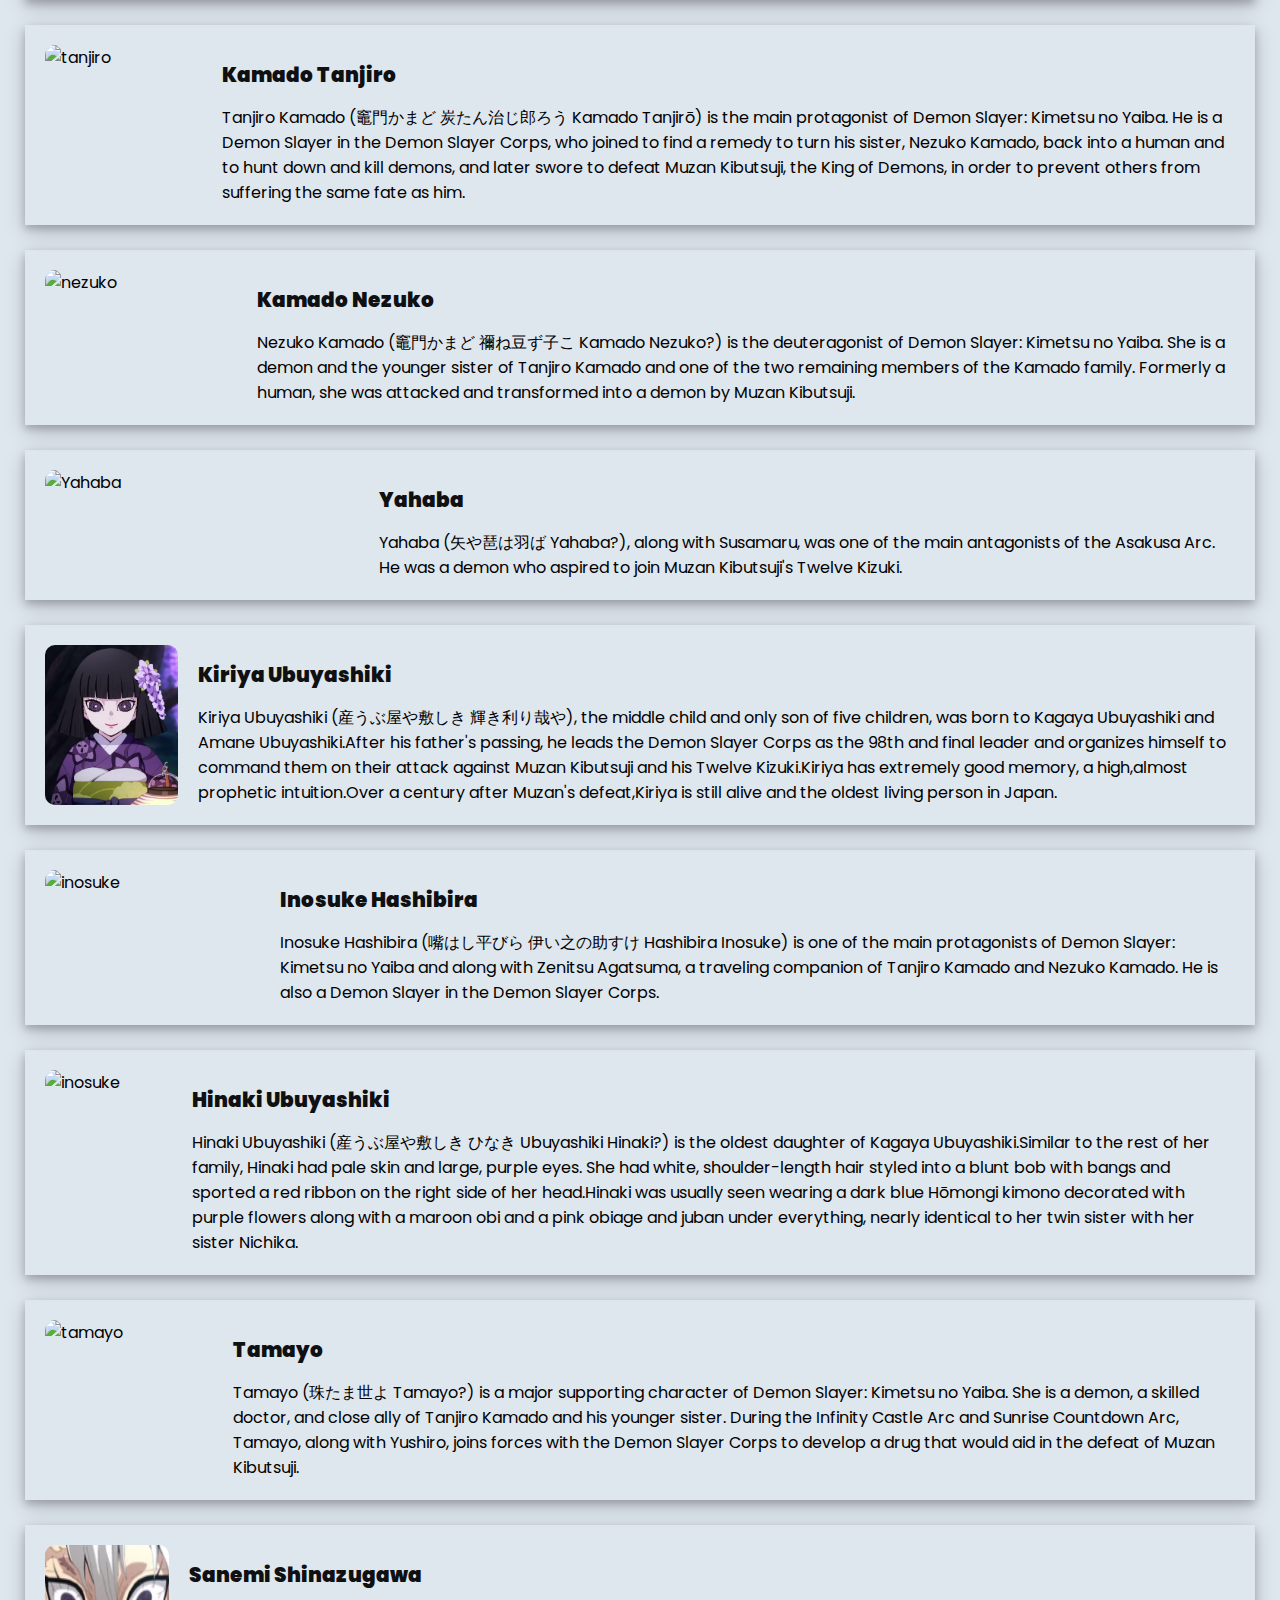
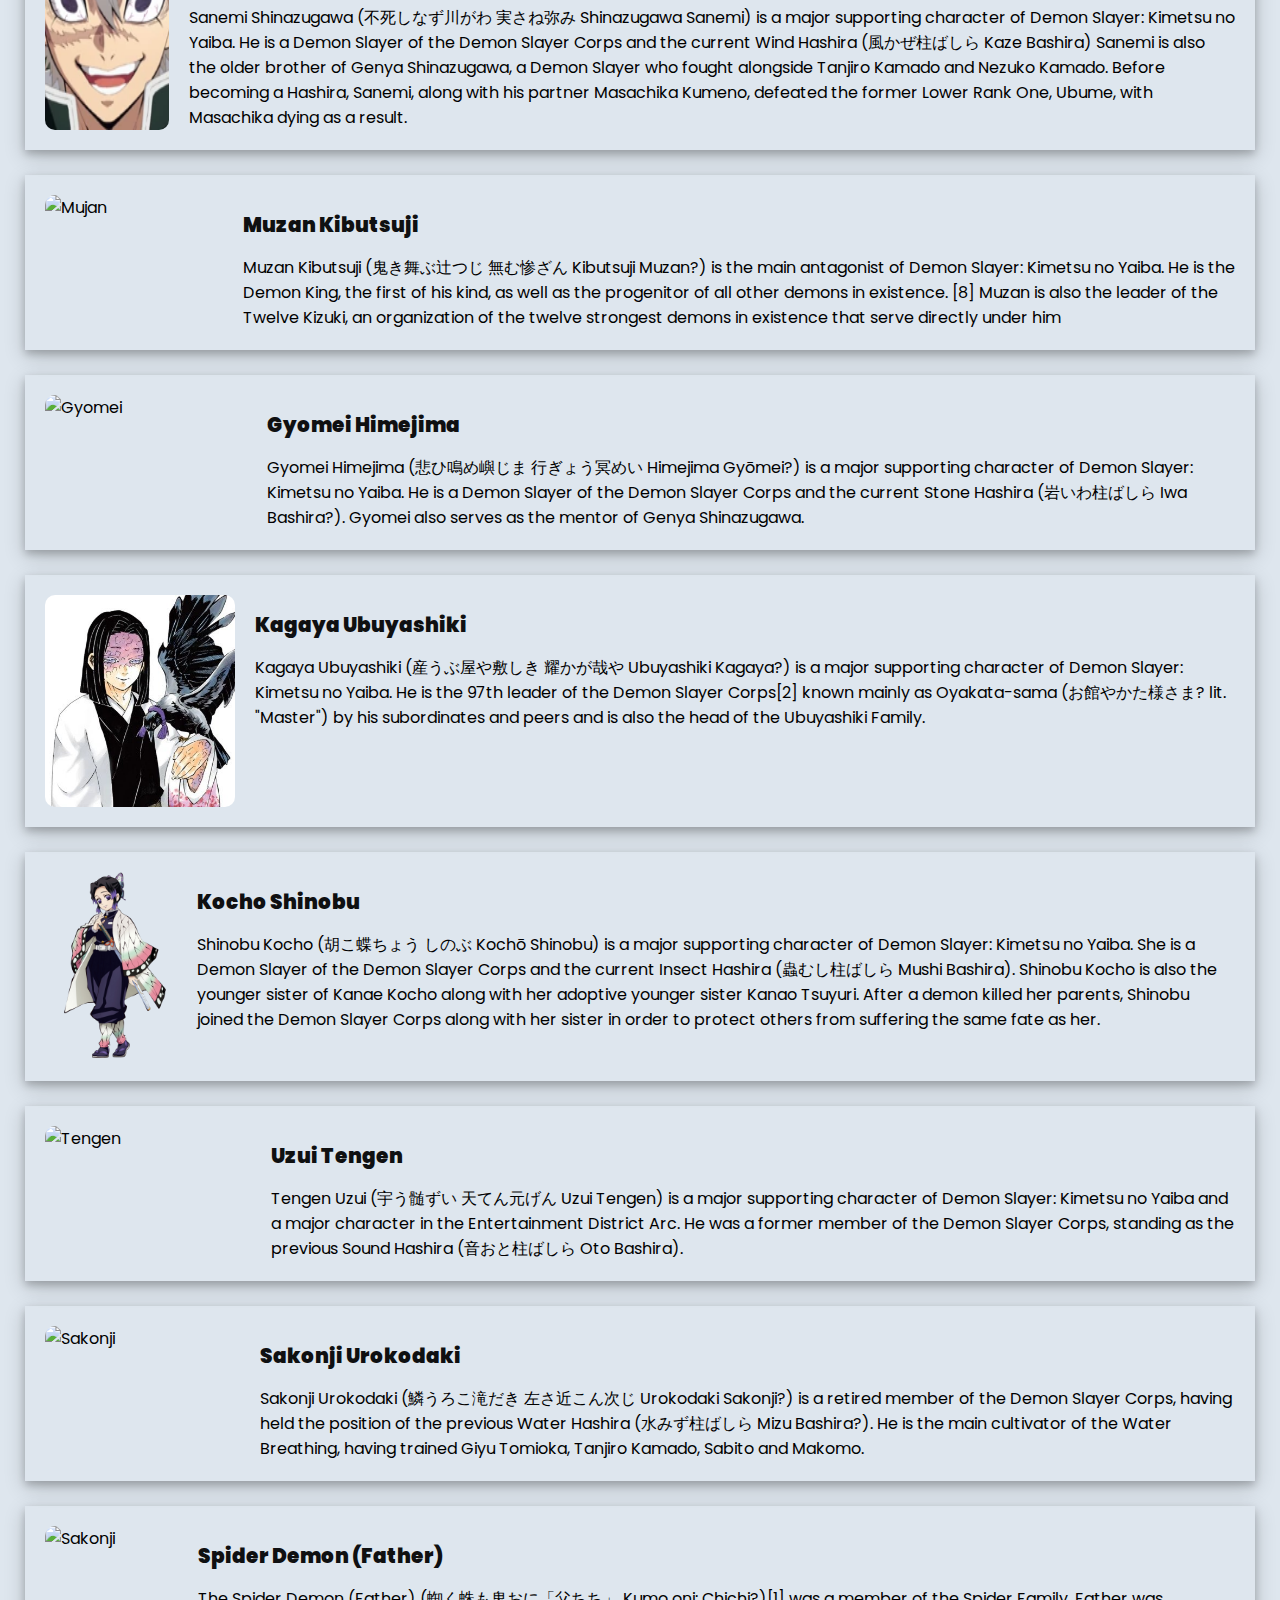
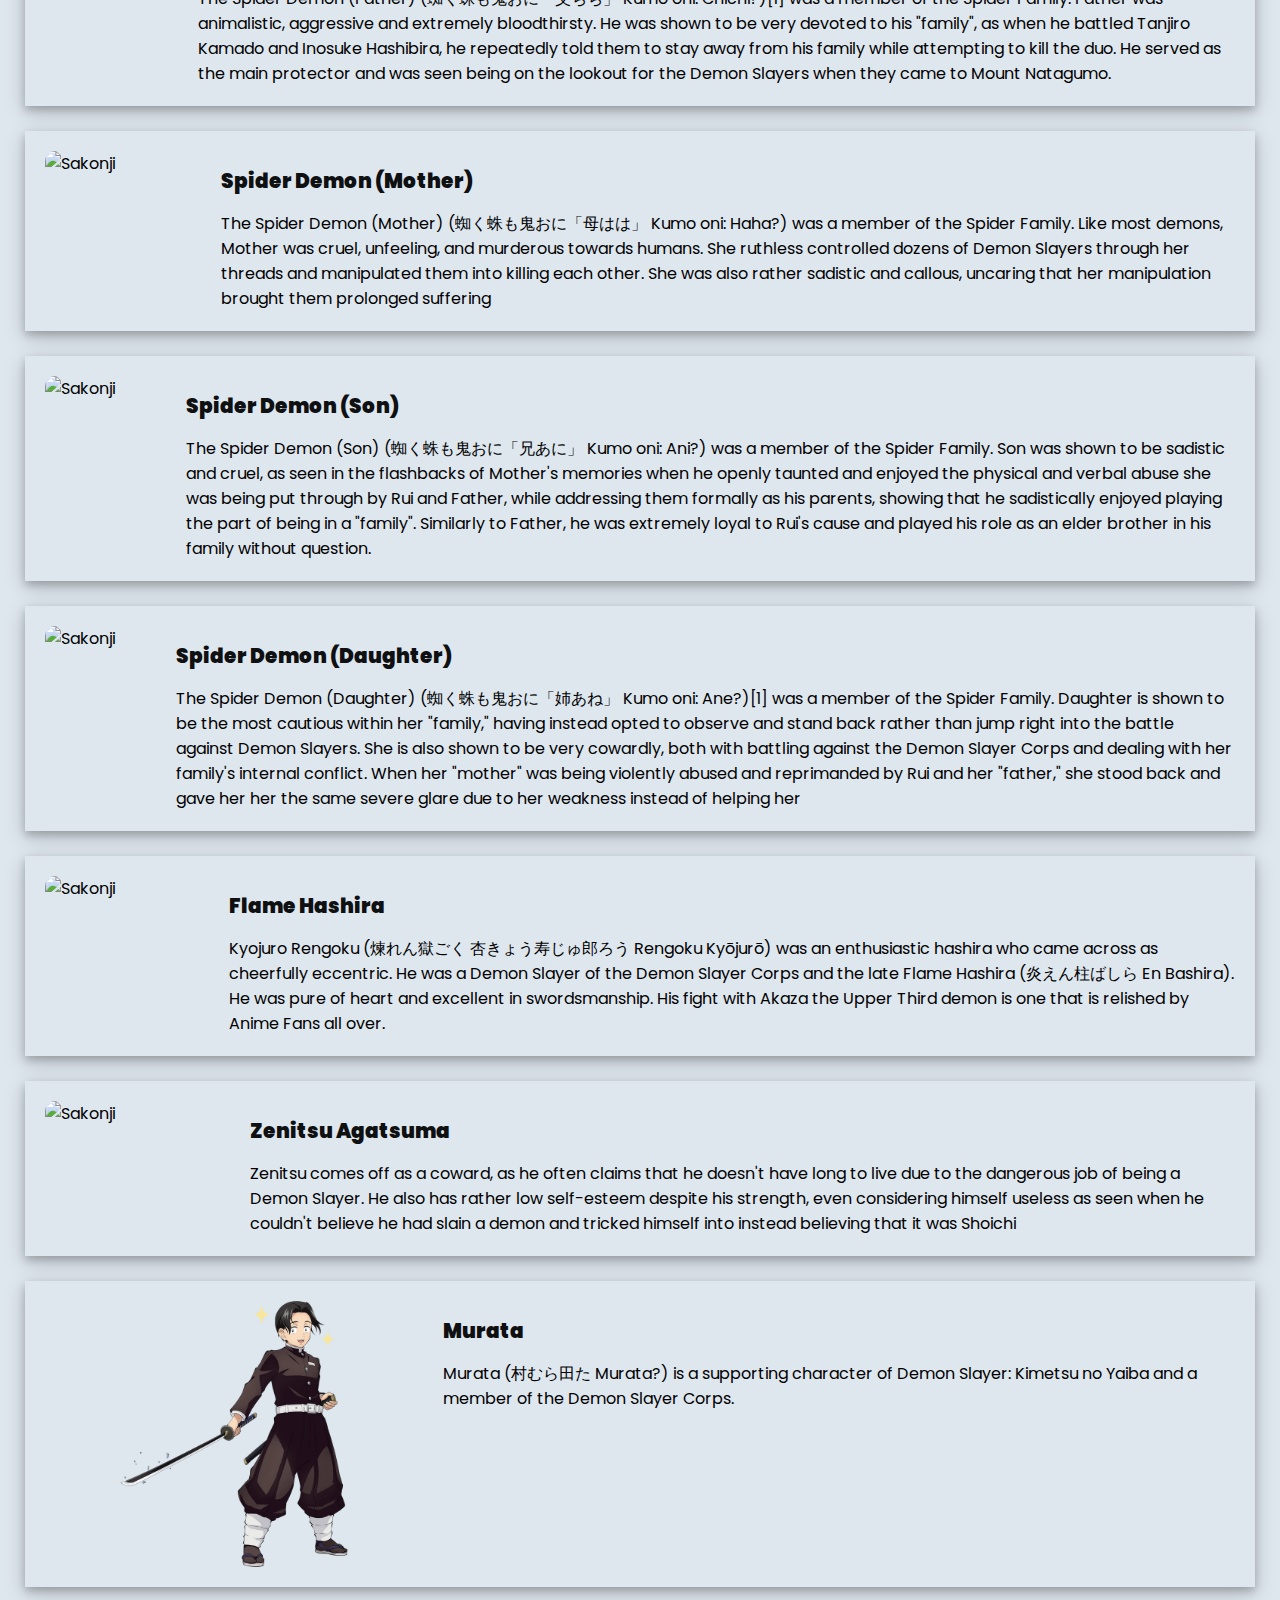
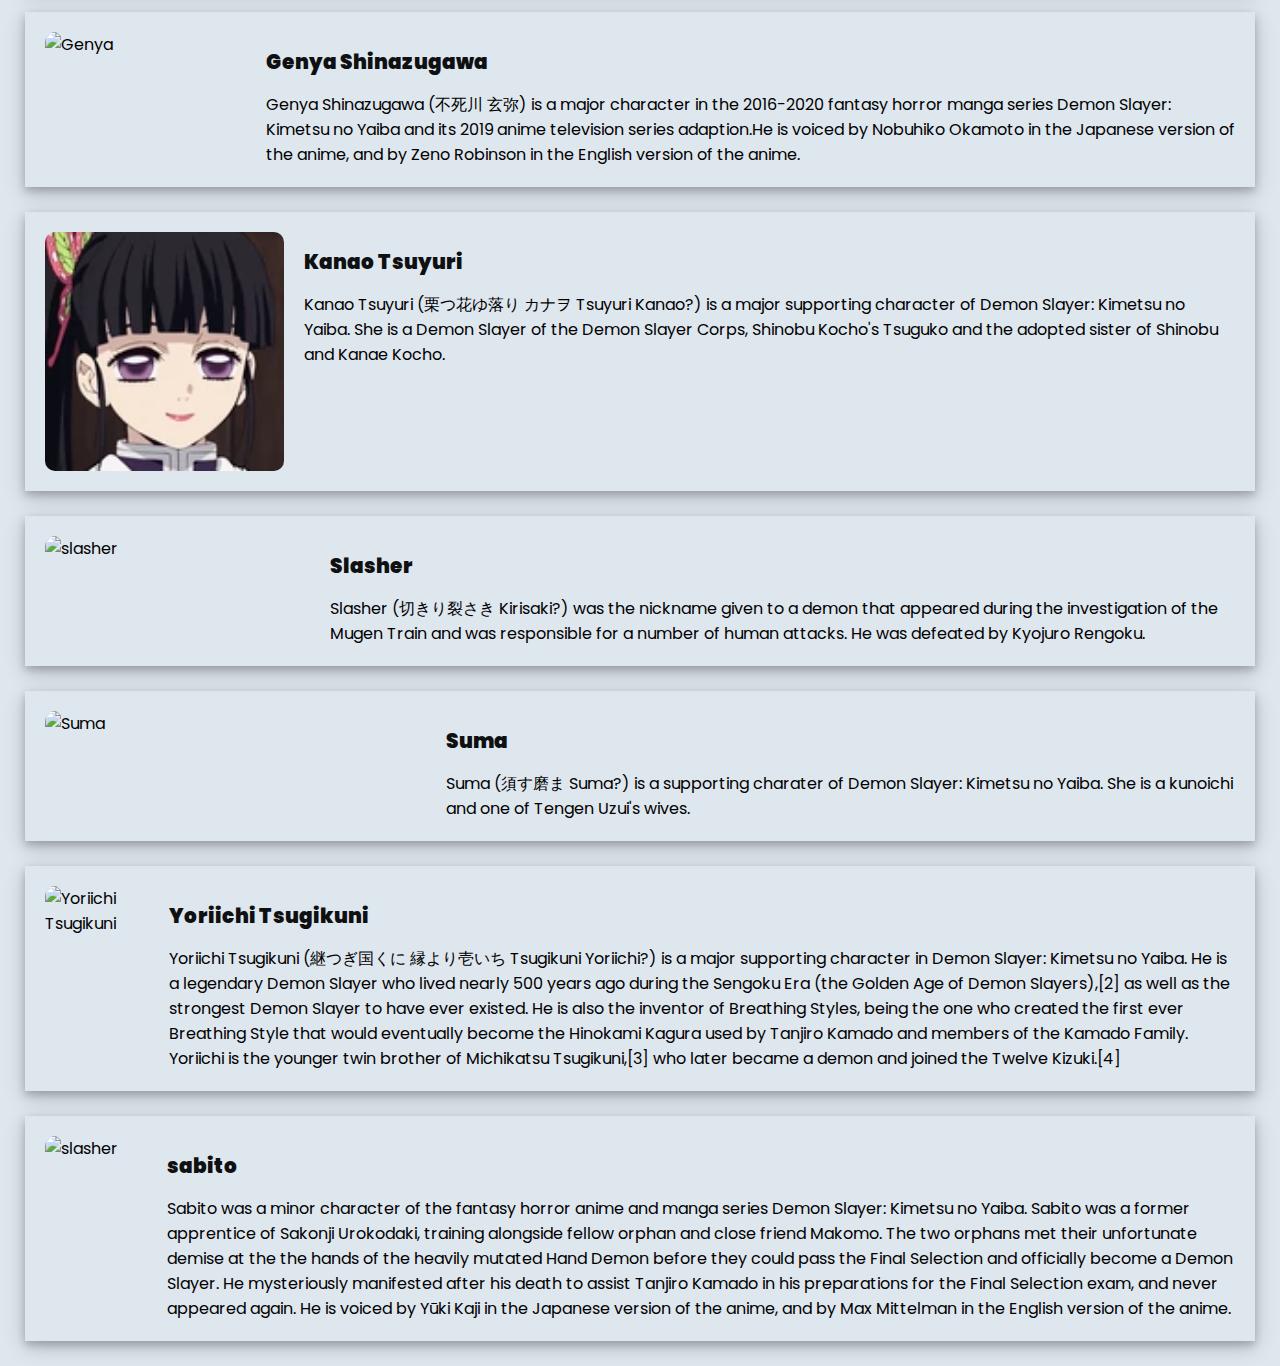
==== commit a39d1d69: "Update index.html" ====
--- a/index.html
+++ b/index.html
@@ -222,7 +222,7 @@
     </div>
 
     <div class="card">
-      <img src="images\Shinobu_anime.png alt="Shinobu" />
+      <img src="images\Shinobu_anime.png" alt="Shinobu" />
       <div class="container">
         <h4><strong>Kocho Shinobu</strong></h4>
         <p>
@@ -254,7 +254,7 @@
     </div>
 
     <div class="card">
-      <img src="images/Father_Spider_Demon.webp" alt="Father_Spider_Demon" />
+      <img src="images/Father_Spider_Demon.webp" alt="Sakonji" />
       <div class="container">
         <h4><strong>Spider Demon (Father)</strong></h4>
         <p>
@@ -265,7 +265,7 @@
     </div>
 
     <div class="card">
-      <img src="images/Mother_Demon_Spider.webp" alt="Mother_Demon_Spider" />
+      <img src="images/Mother_Demon_Spider.webp" alt="Sakonji" />
       <div class="container">
         <h4><strong>Spider Demon (Mother)</strong></h4>
         <p>
@@ -298,7 +298,7 @@
     </div>
 
     <div class="card">
-      <img src="images/Kyojuro_Anime_Profile.webp" alt="Kyojuro" />
+      <img src="images/Kyojuro_Anime_Profile.webp" alt="Sakonji" />
       <div class="container">
         <h4><strong>Flame Hashira</strong></h4>
         <p>
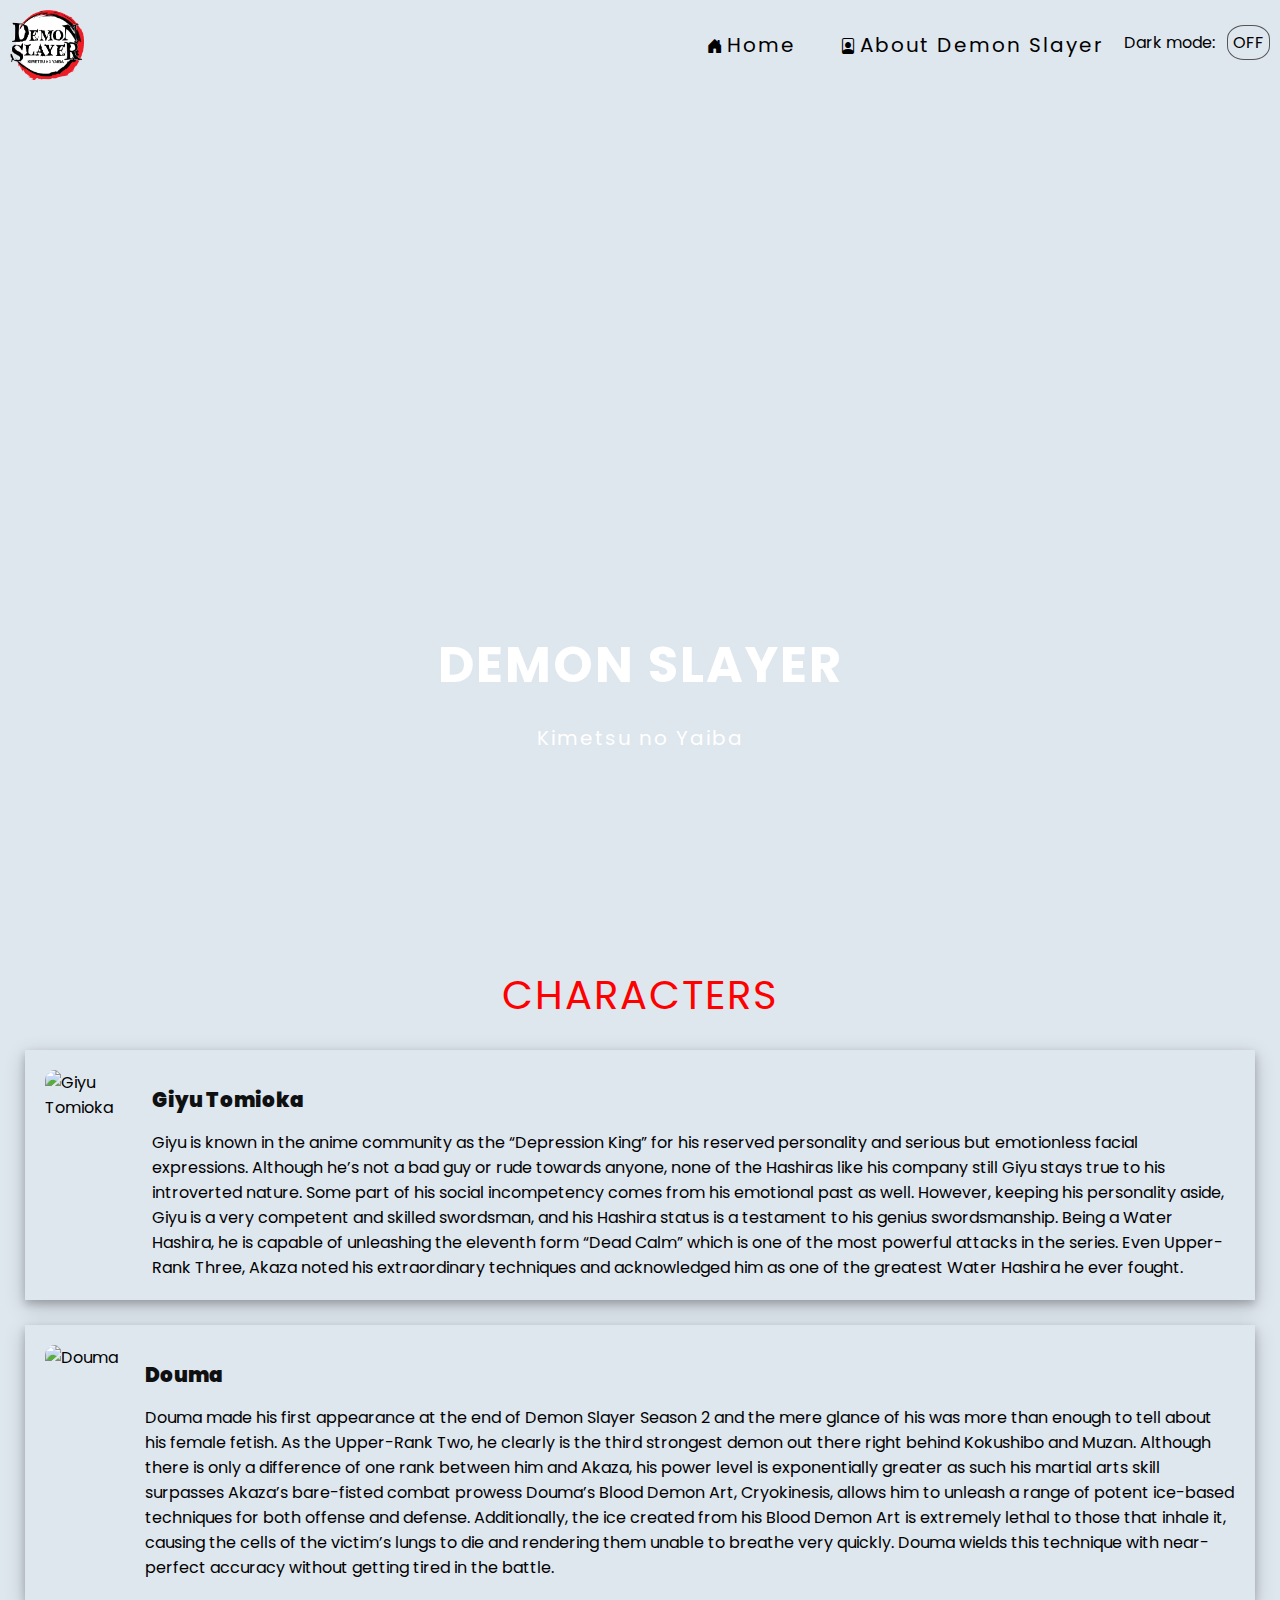
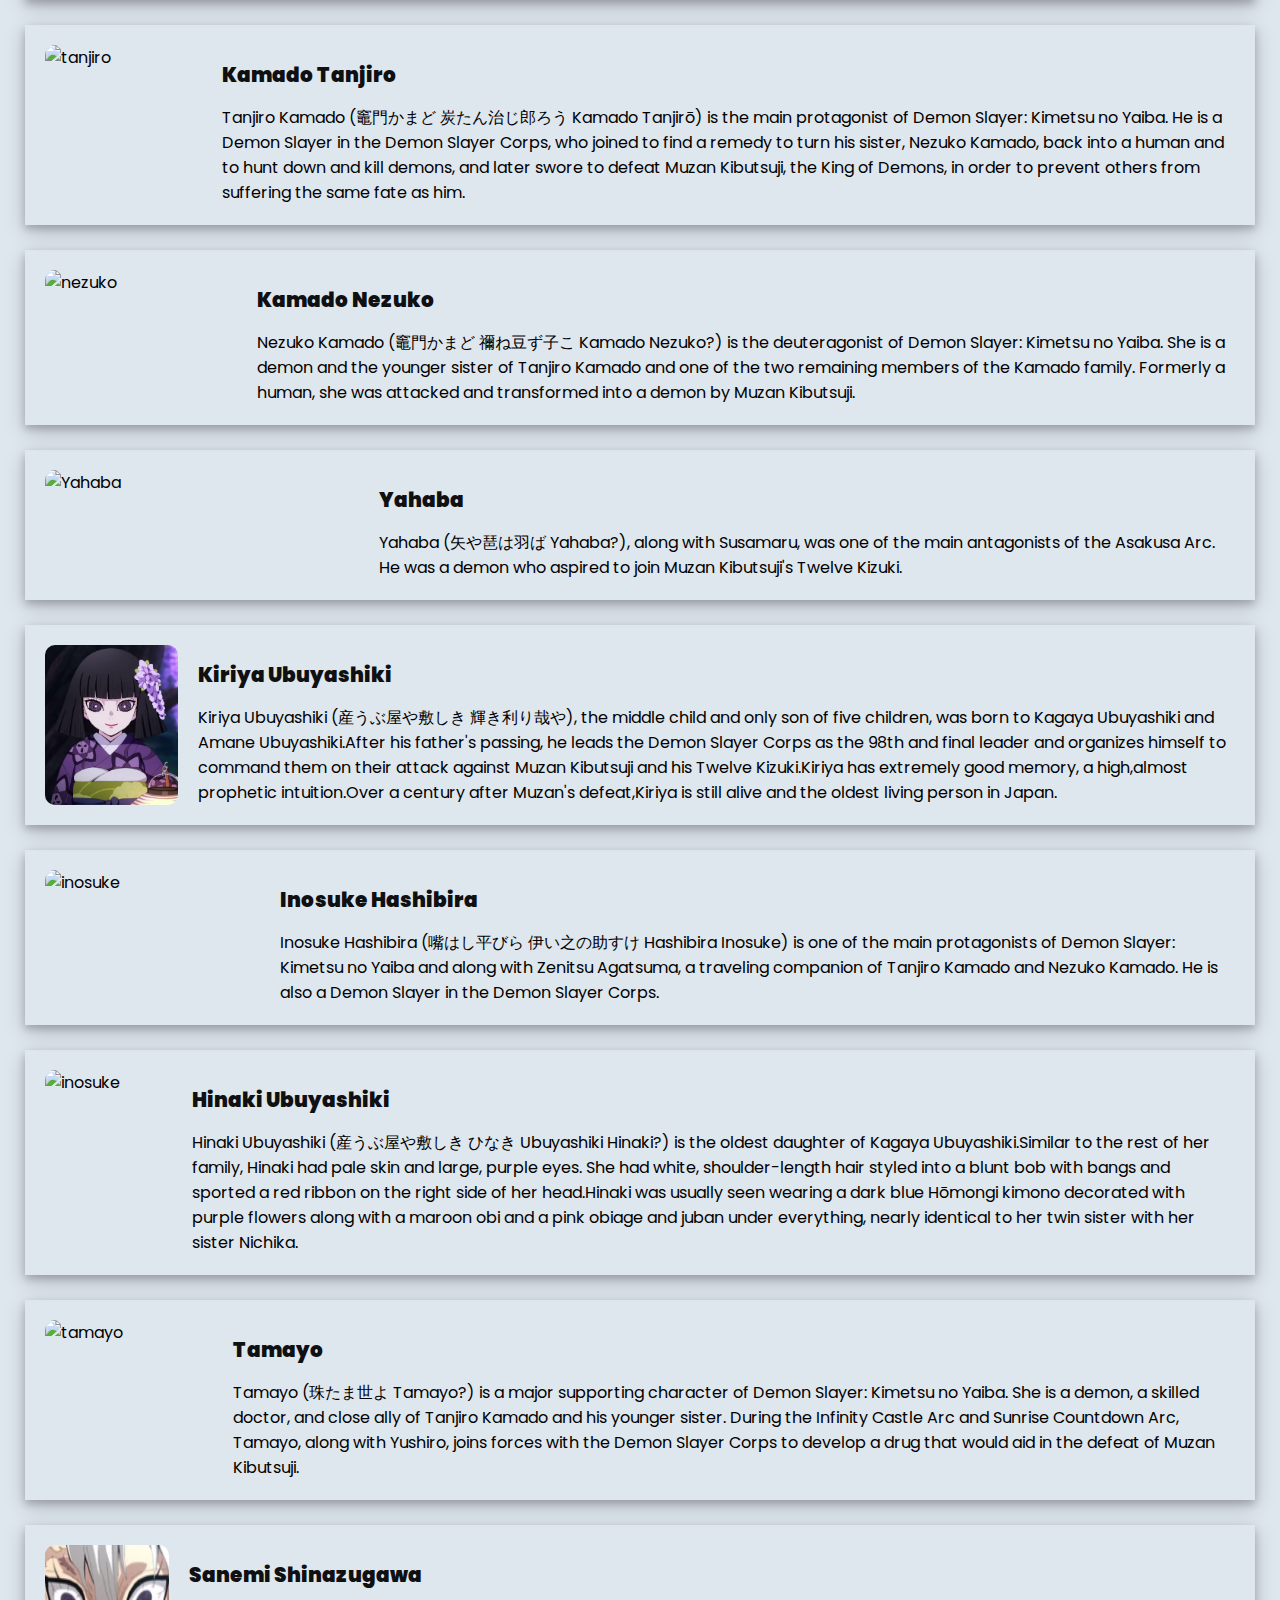
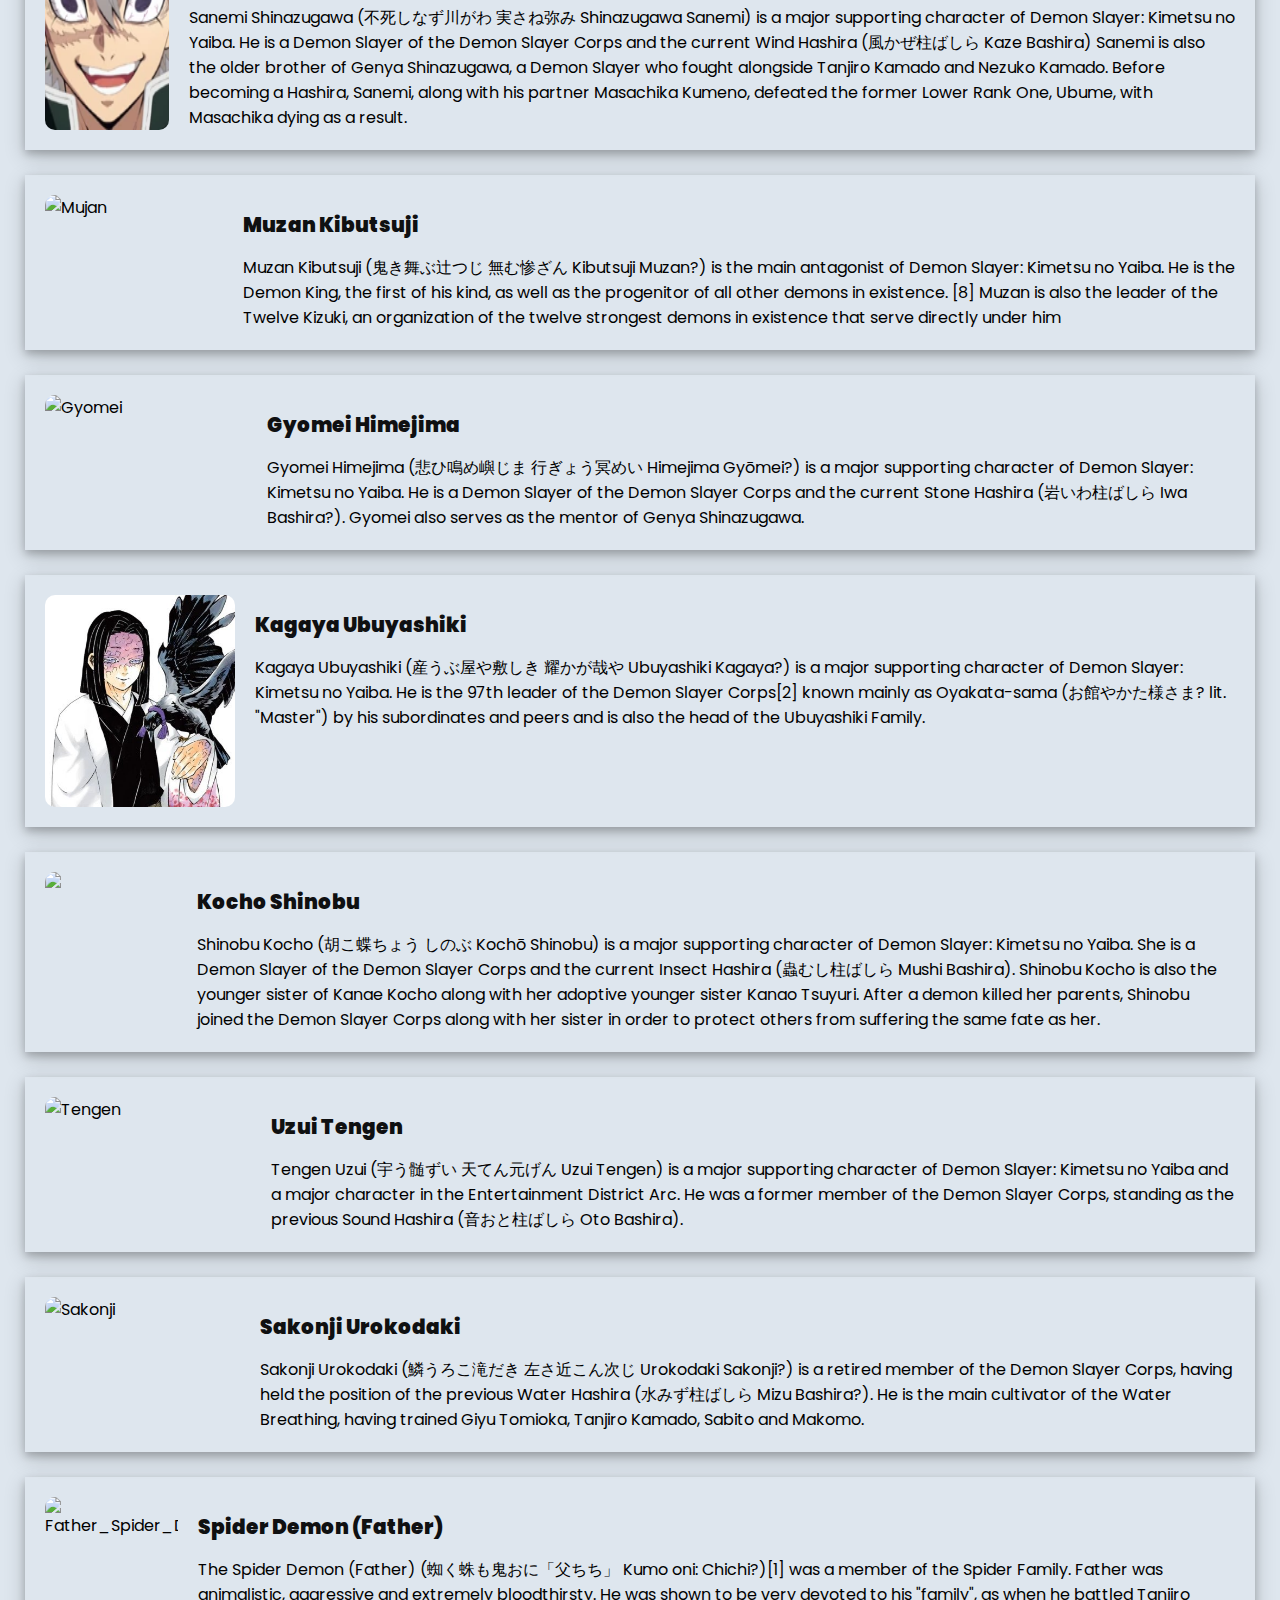
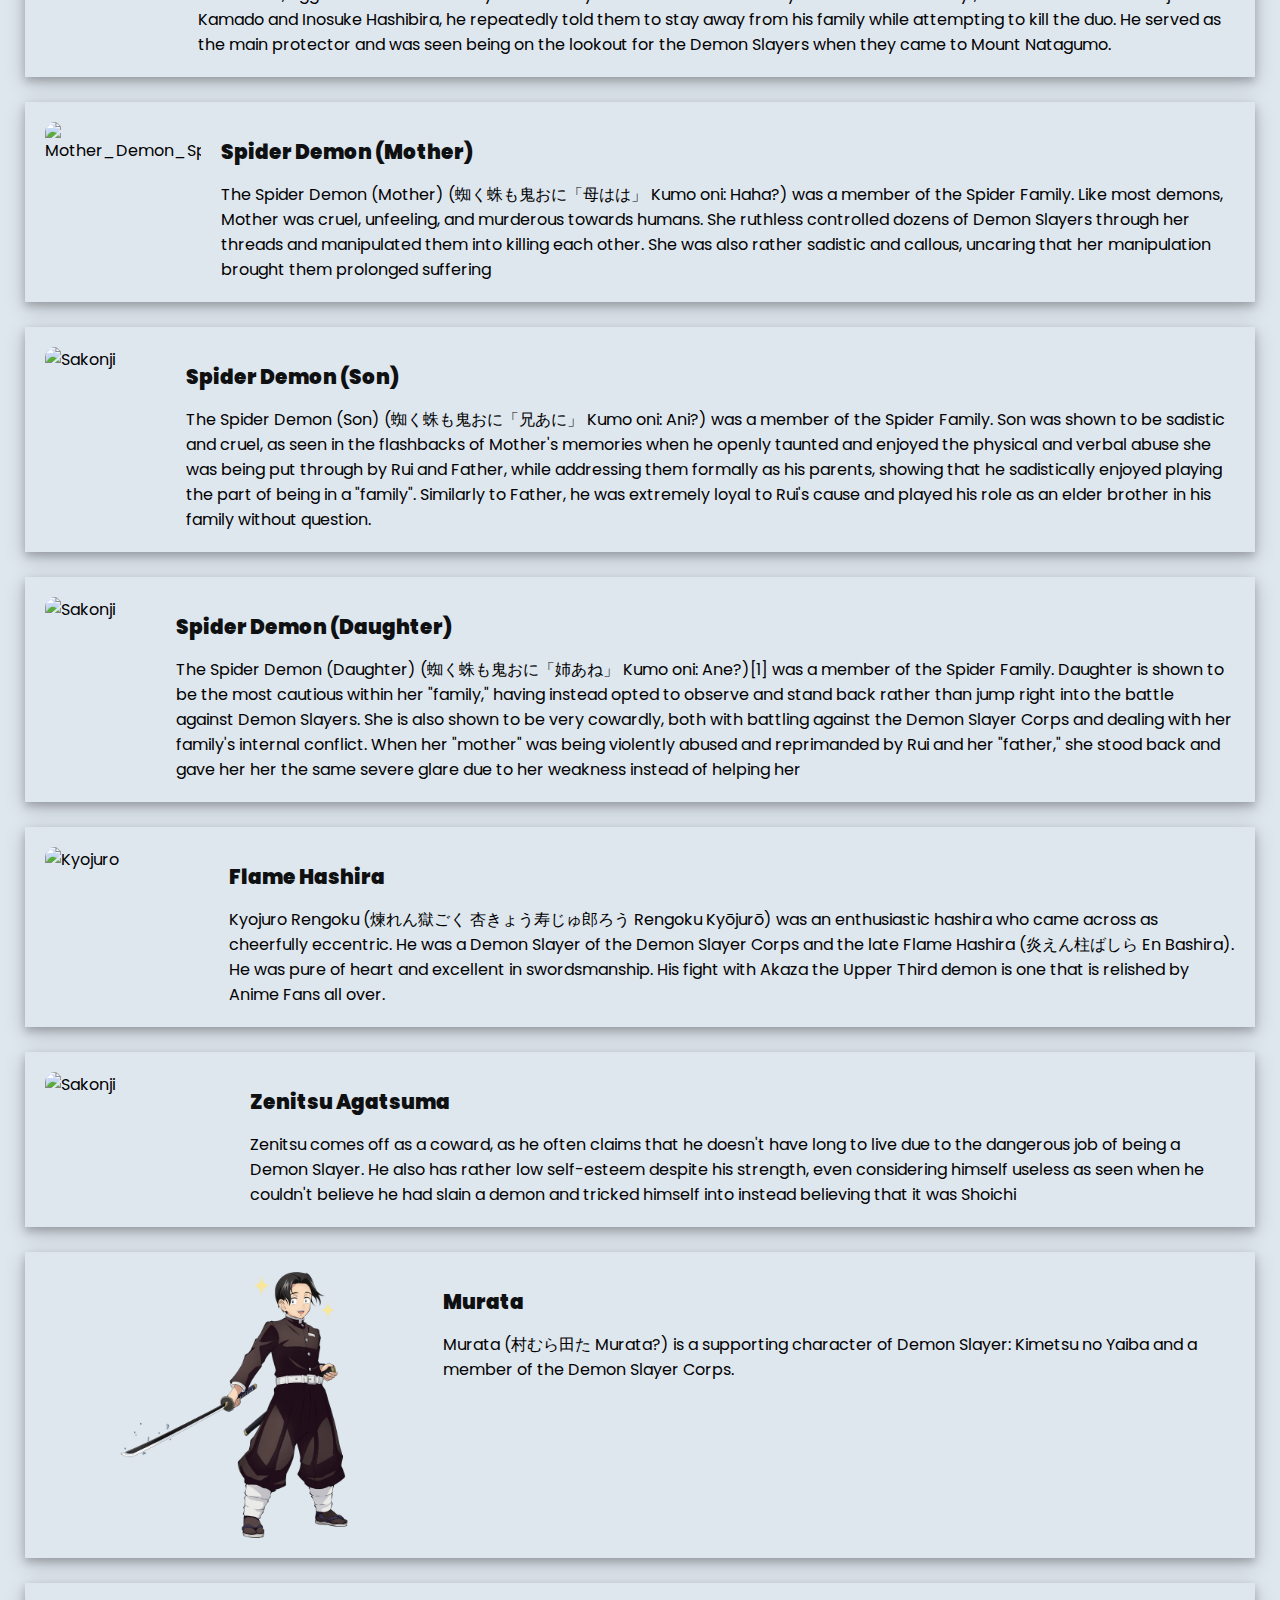
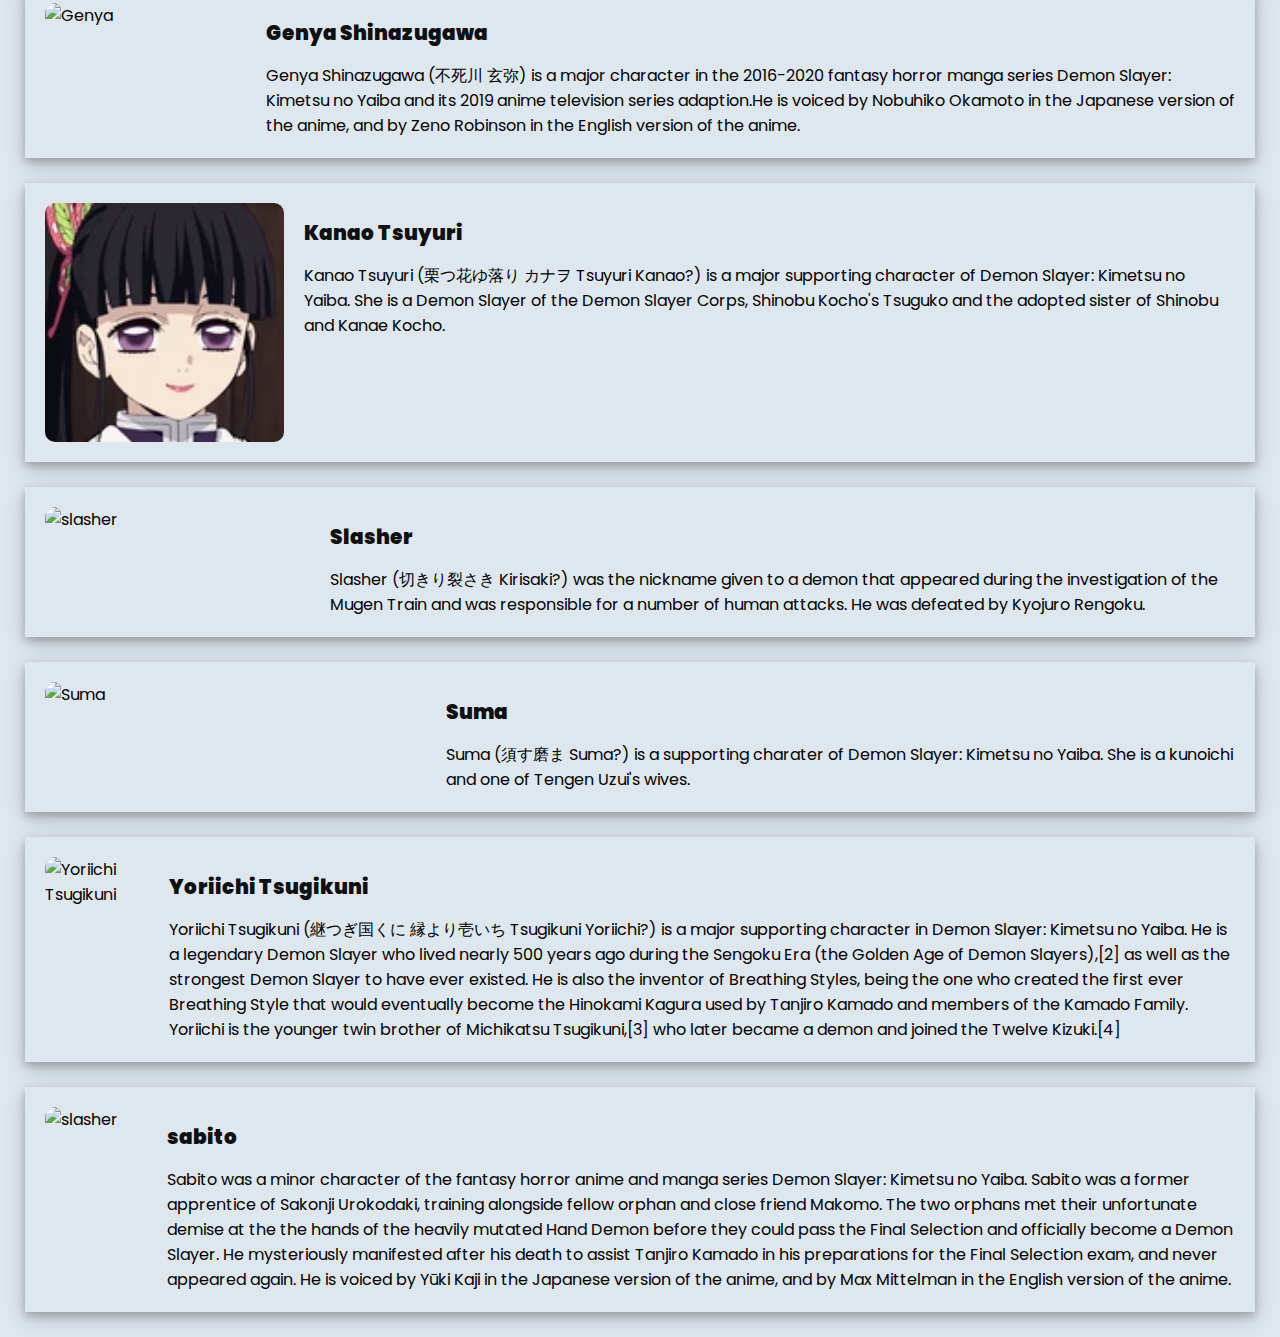
==== commit 2f164169: "Merge 72a19233467fb9cfb5501b5f48026b4dbe226305 into d9787107caf697d08de26d91734119bfbc15ba84" ====
--- a/index.html
+++ b/index.html
@@ -222,7 +222,7 @@
     </div>
 
     <div class="card">
-      <img src="images\Shinobu_anime.png" alt="Shinobu" />
+      <img src="images\Shinobu_anime.png alt="Shinobu" />
       <div class="container">
         <h4><strong>Kocho Shinobu</strong></h4>
         <p>
@@ -254,7 +254,7 @@
     </div>
 
     <div class="card">
-      <img src="images/Father_Spider_Demon.webp" alt="Sakonji" />
+      <img src="images/Father_Spider_Demon.webp" alt="Father_Spider_Demon" />
       <div class="container">
         <h4><strong>Spider Demon (Father)</strong></h4>
         <p>
@@ -265,7 +265,7 @@
     </div>
 
     <div class="card">
-      <img src="images/Mother_Demon_Spider.webp" alt="Sakonji" />
+      <img src="images/Mother_Demon_Spider.webp" alt="Mother_Demon_Spider" />
       <div class="container">
         <h4><strong>Spider Demon (Mother)</strong></h4>
         <p>
@@ -298,7 +298,7 @@
     </div>
 
     <div class="card">
-      <img src="images/Kyojuro_Anime_Profile.webp" alt="Sakonji" />
+      <img src="images/Kyojuro_Anime_Profile.webp" alt="Kyojuro" />
       <div class="container">
         <h4><strong>Flame Hashira</strong></h4>
         <p>
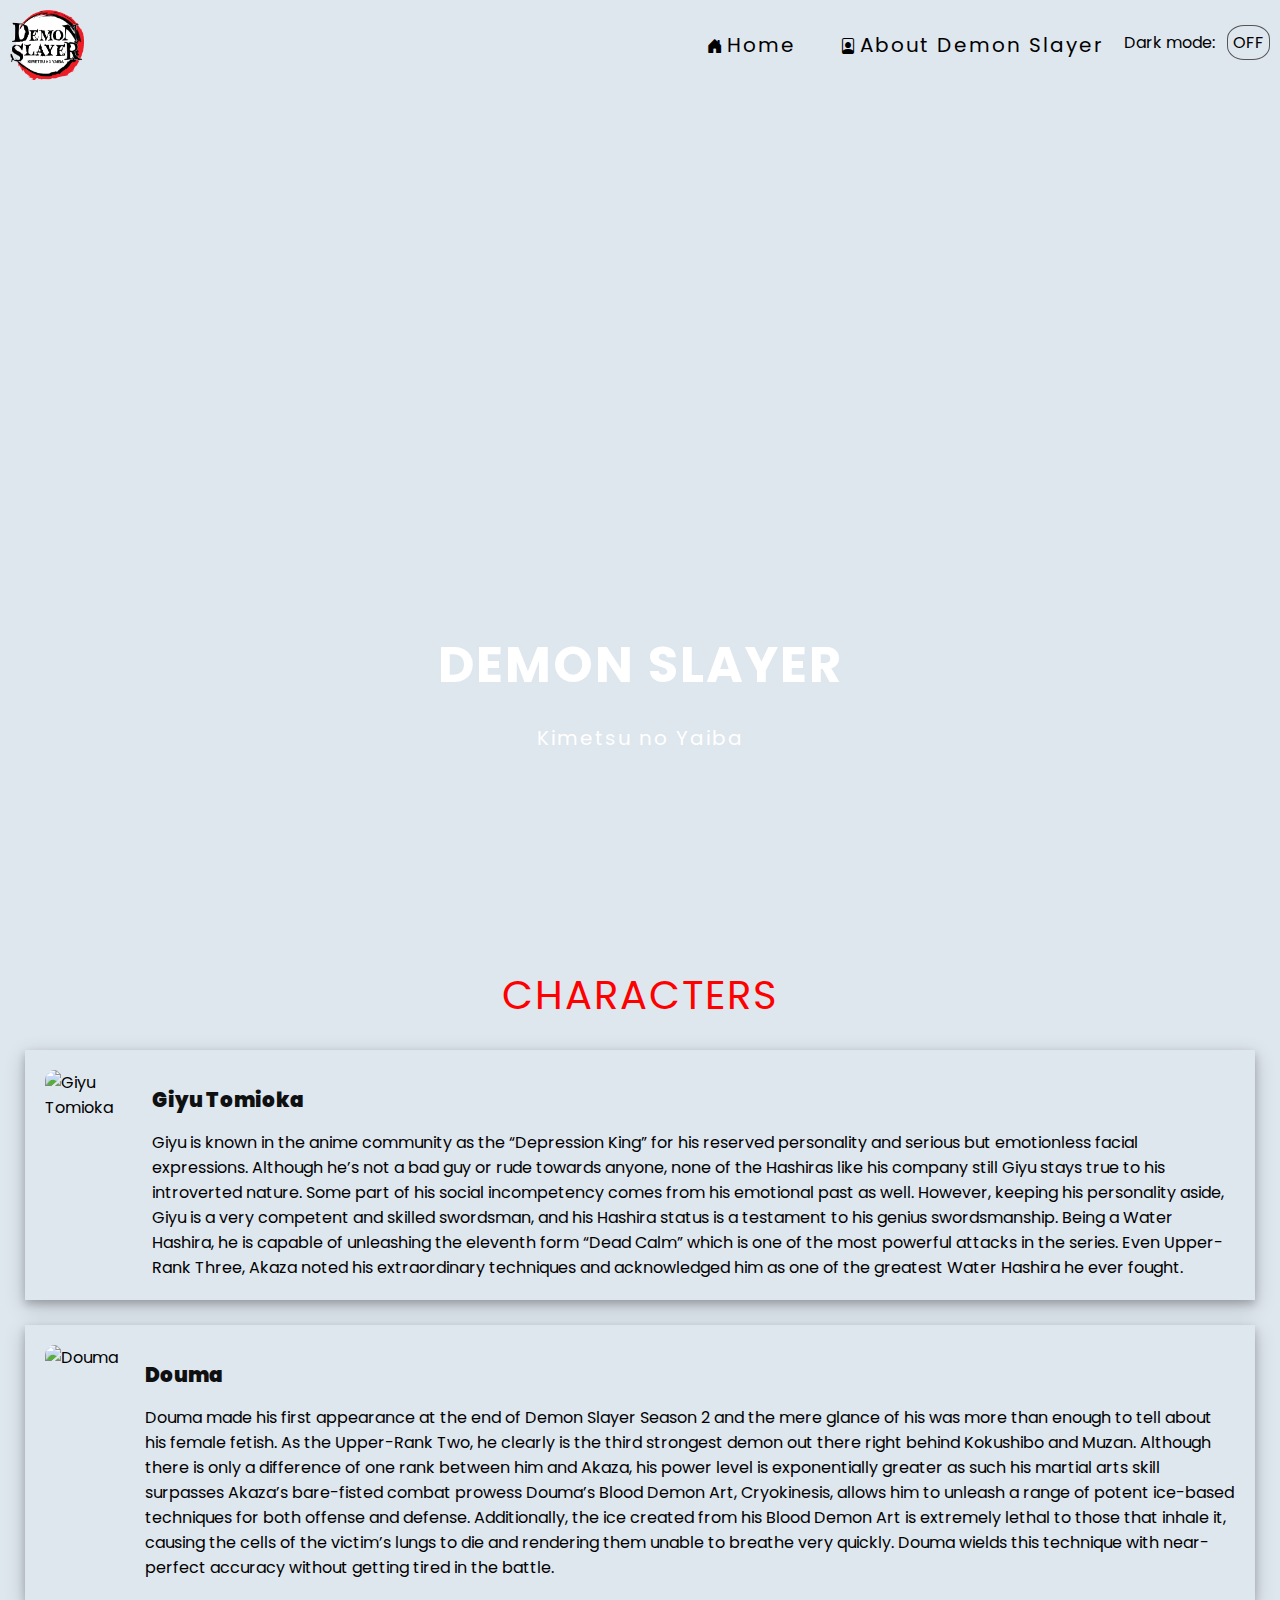
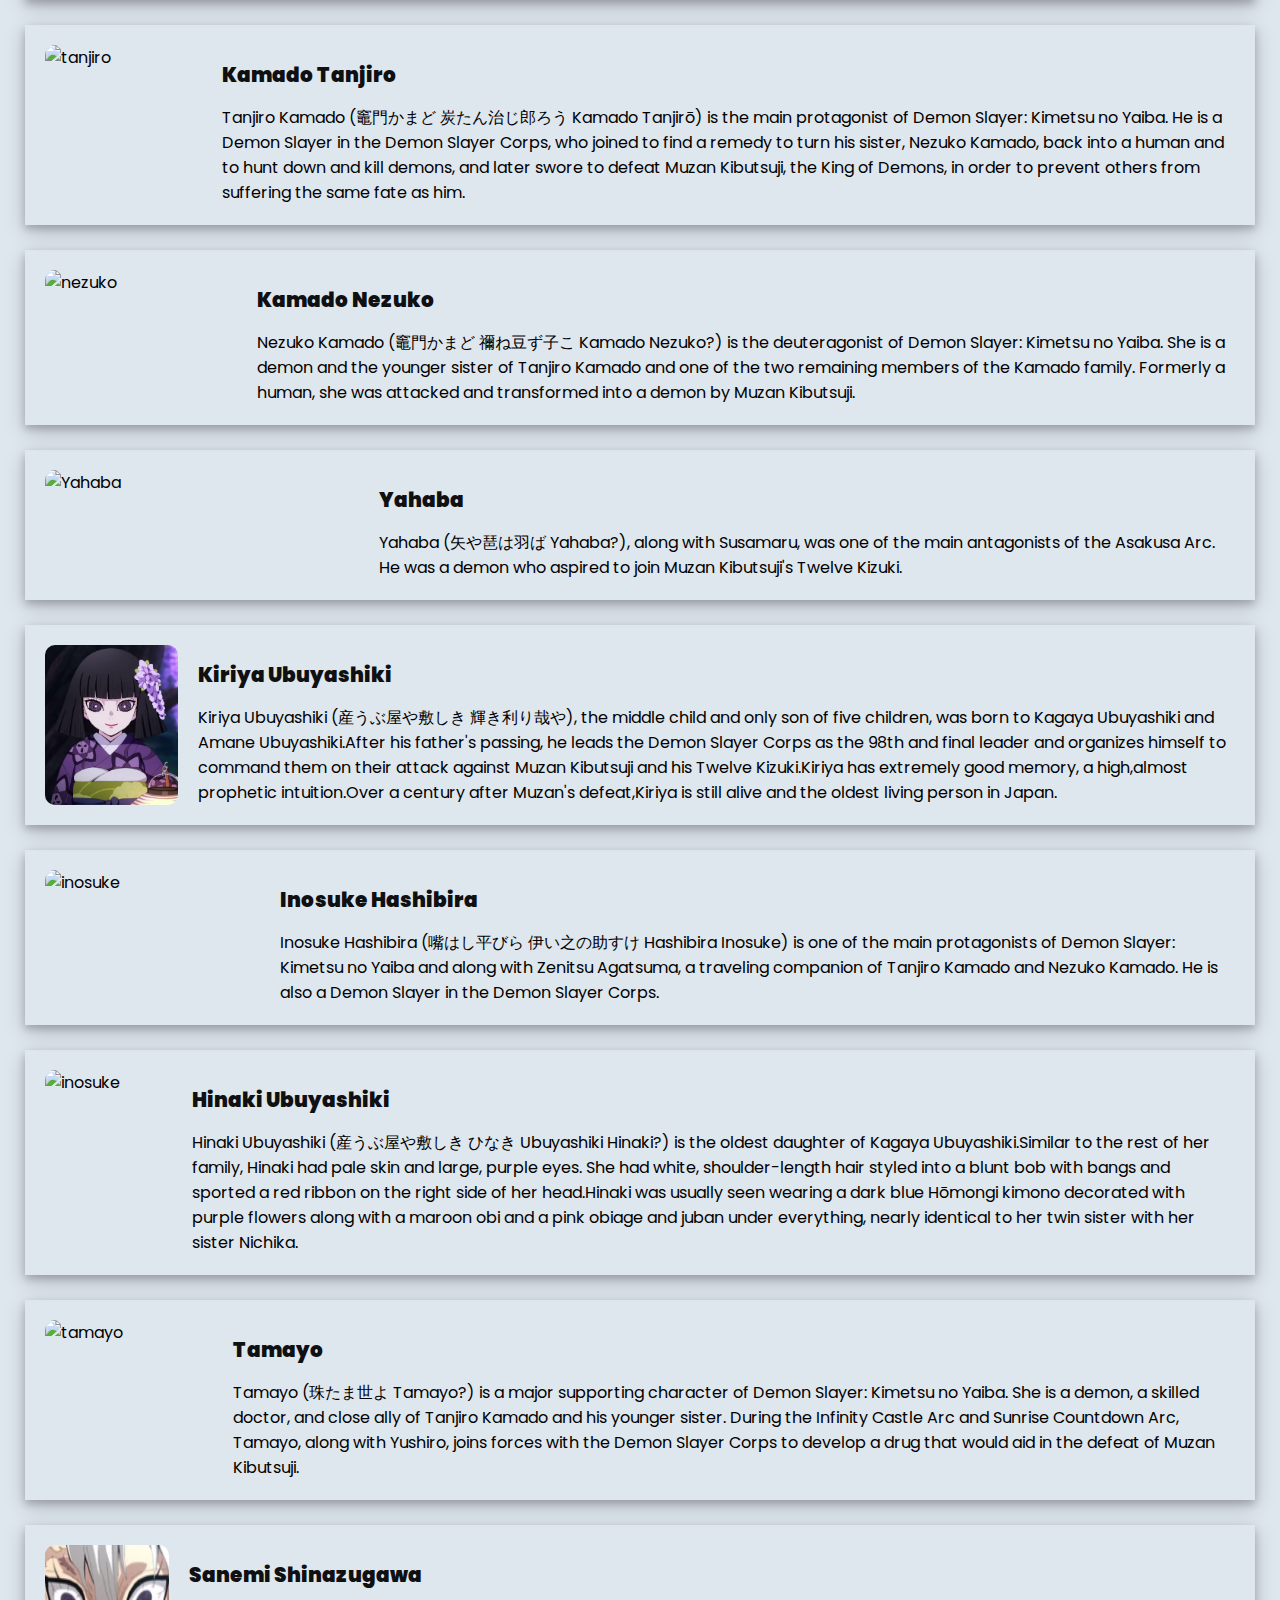
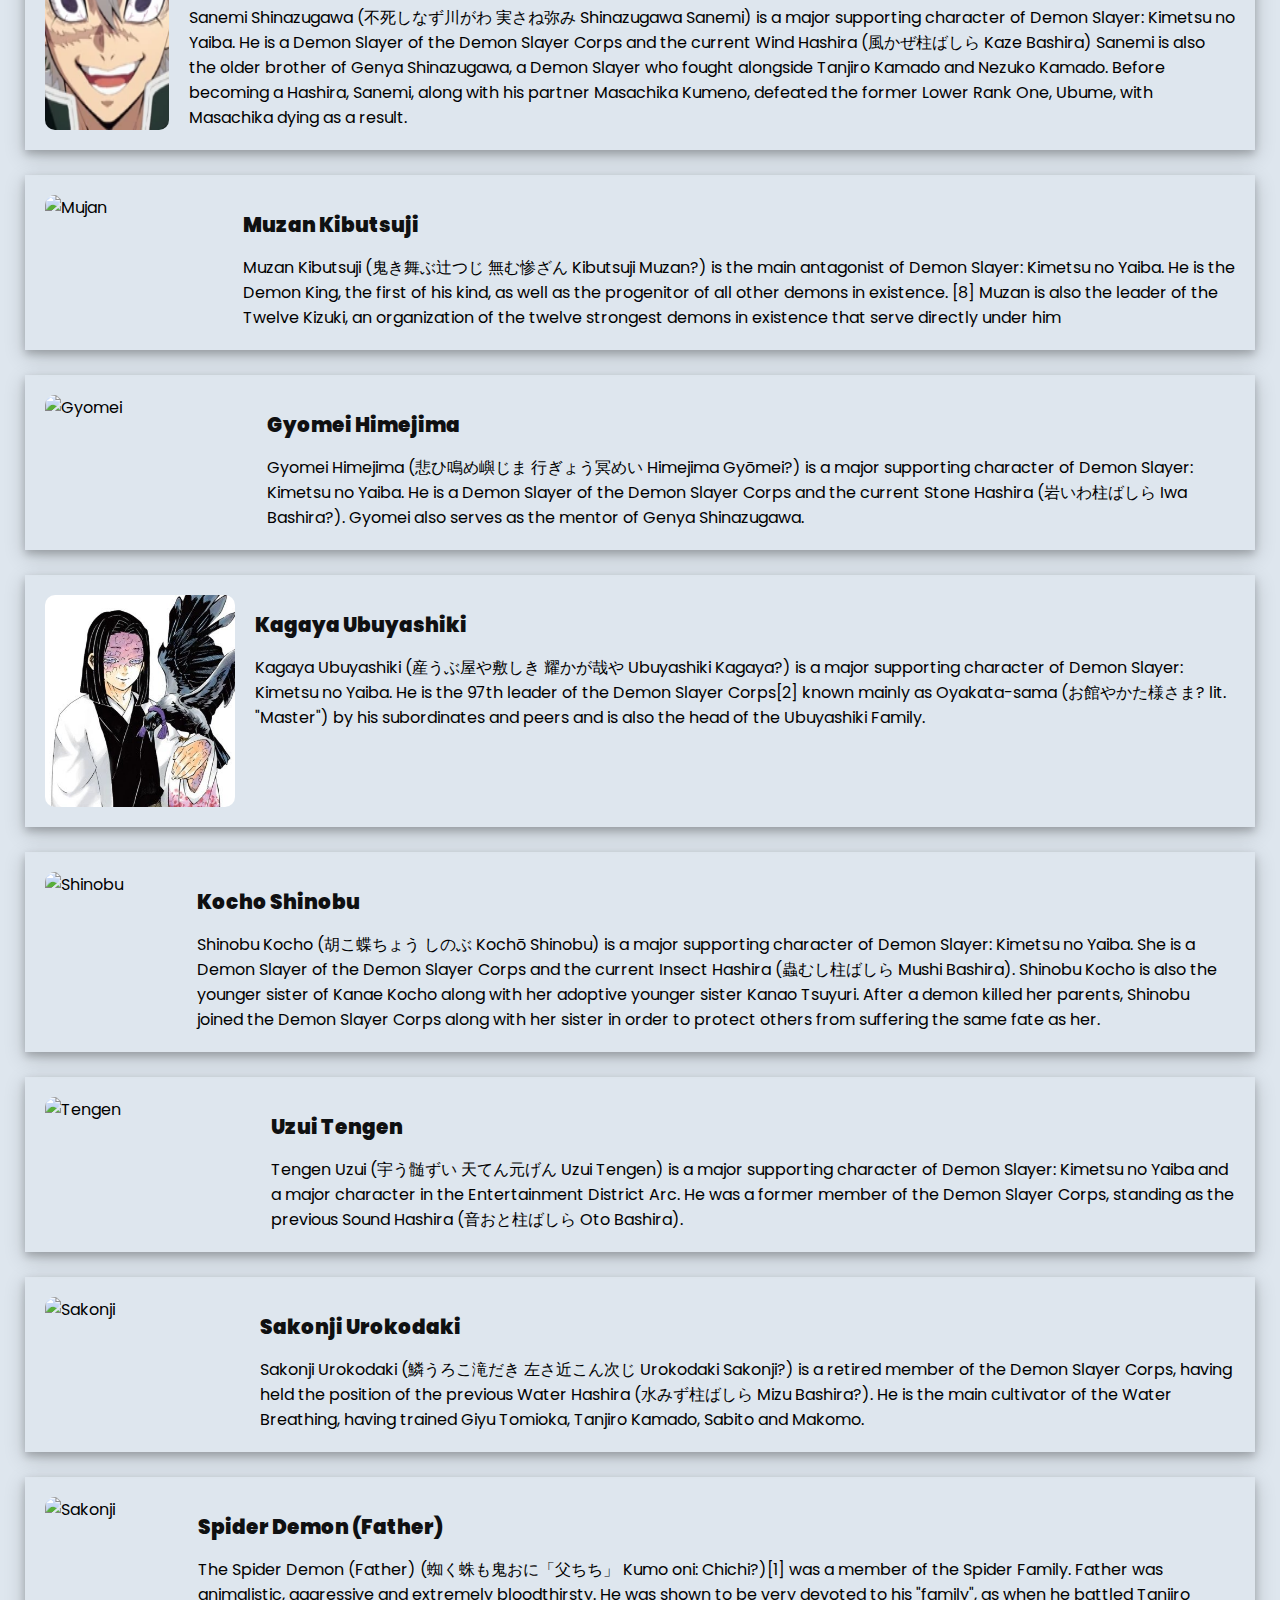
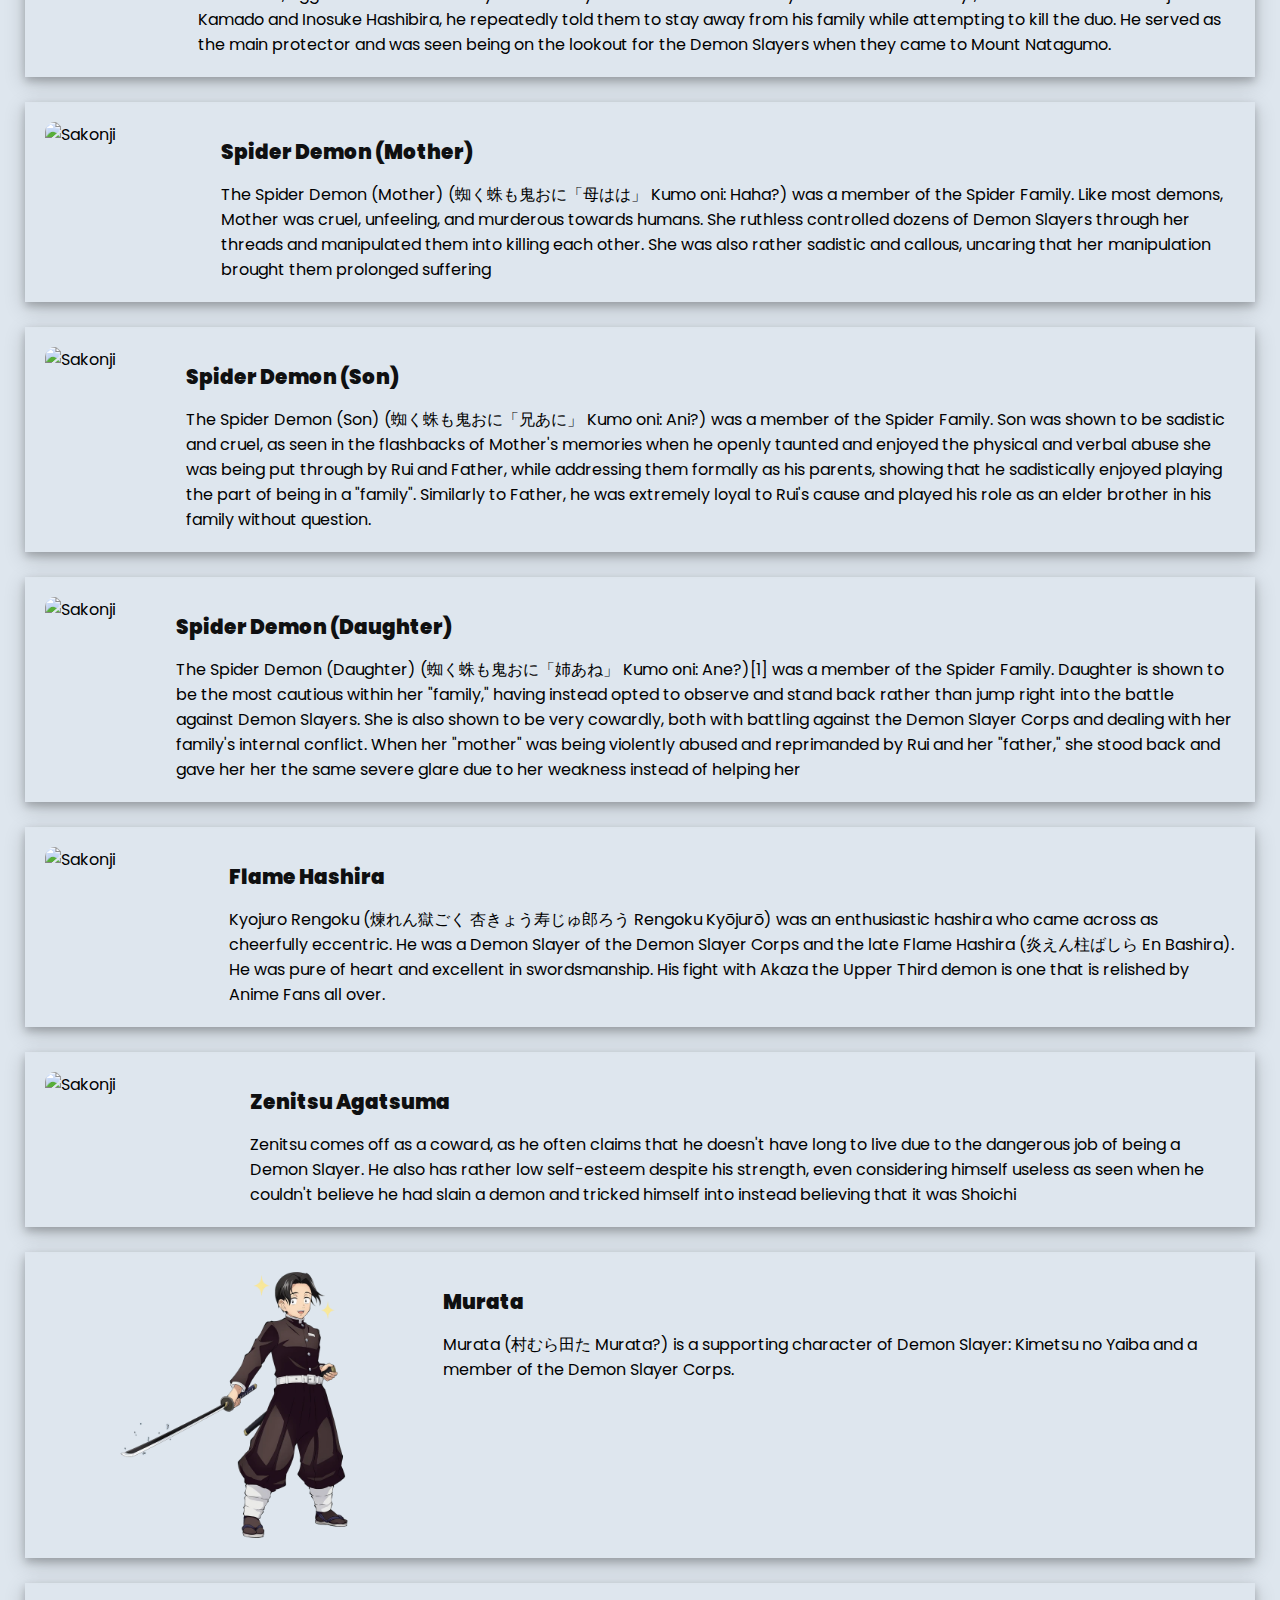
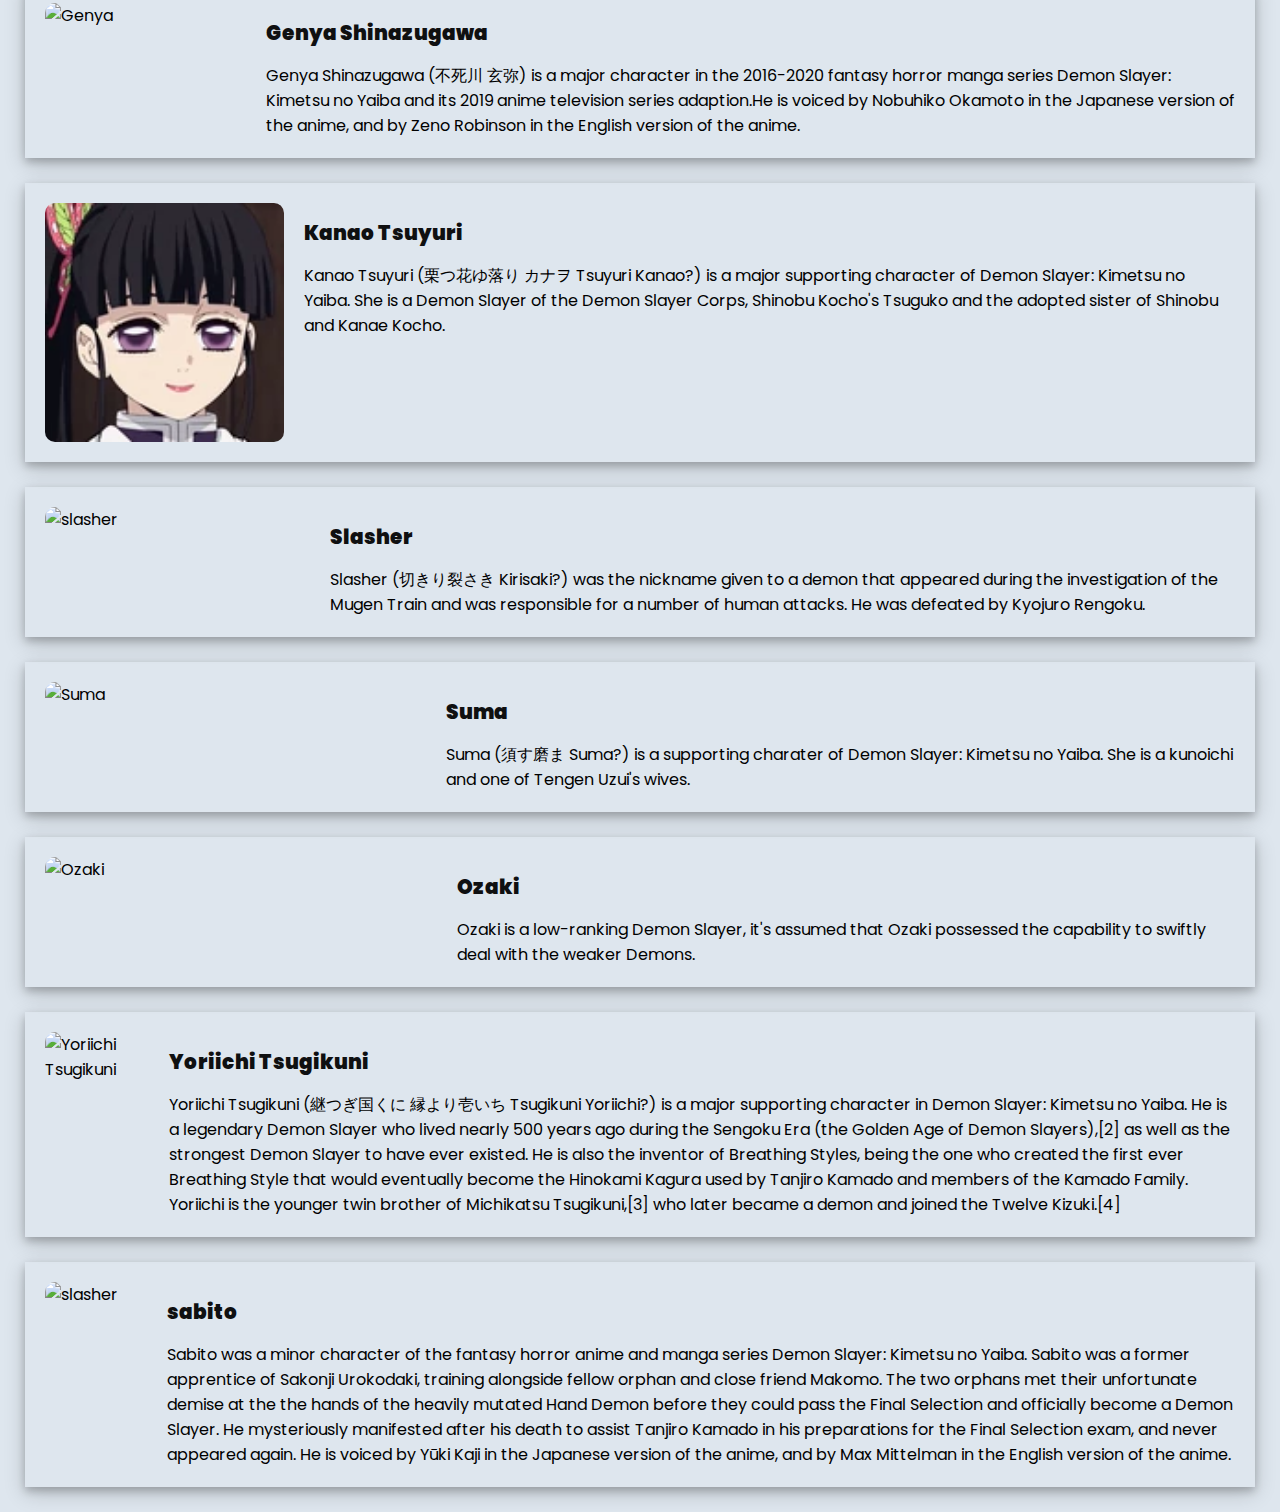
==== commit 3fdda221: "Merge pull request #40 from jayshreetundele/add-ozaki" ====
--- a/index.html
+++ b/index.html
@@ -222,7 +222,7 @@
     </div>
 
     <div class="card">
-      <img src="images\Shinobu_anime.png alt="Shinobu" />
+      <img src="images\shinobu.jfif" alt="Shinobu" />
       <div class="container">
         <h4><strong>Kocho Shinobu</strong></h4>
         <p>
@@ -254,7 +254,7 @@
     </div>
 
     <div class="card">
-      <img src="images/Father_Spider_Demon.webp" alt="Father_Spider_Demon" />
+      <img src="images/Father_Spider_Demon.webp" alt="Sakonji" />
       <div class="container">
         <h4><strong>Spider Demon (Father)</strong></h4>
         <p>
@@ -265,7 +265,7 @@
     </div>
 
     <div class="card">
-      <img src="images/Mother_Demon_Spider.webp" alt="Mother_Demon_Spider" />
+      <img src="images/Mother_Demon_Spider.webp" alt="Sakonji" />
       <div class="container">
         <h4><strong>Spider Demon (Mother)</strong></h4>
         <p>
@@ -298,7 +298,7 @@
     </div>
 
     <div class="card">
-      <img src="images/Kyojuro_Anime_Profile.webp" alt="Kyojuro" />
+      <img src="images/Kyojuro_Anime_Profile.webp" alt="Sakonji" />
       <div class="container">
         <h4><strong>Flame Hashira</strong></h4>
         <p>
@@ -369,6 +369,16 @@
     </div>
   </div>
   <!-- Suma card end-->
+
+  <!-- Ozaki card start-->
+  <div class="card">
+    <img src="images/Ozaki_Anime.webp" alt="Ozaki">
+    <div class="container">
+      <h4><strong>Ozaki</strong></h4>
+      <p>Ozaki is a low-ranking Demon Slayer, it's assumed that Ozaki possessed the capability to swiftly deal with the weaker Demons.</p>
+    </div>
+  </div>
+  <!-- Ozaki card end-->
 
     <script>
       $( ".change" ).on("click", function() {
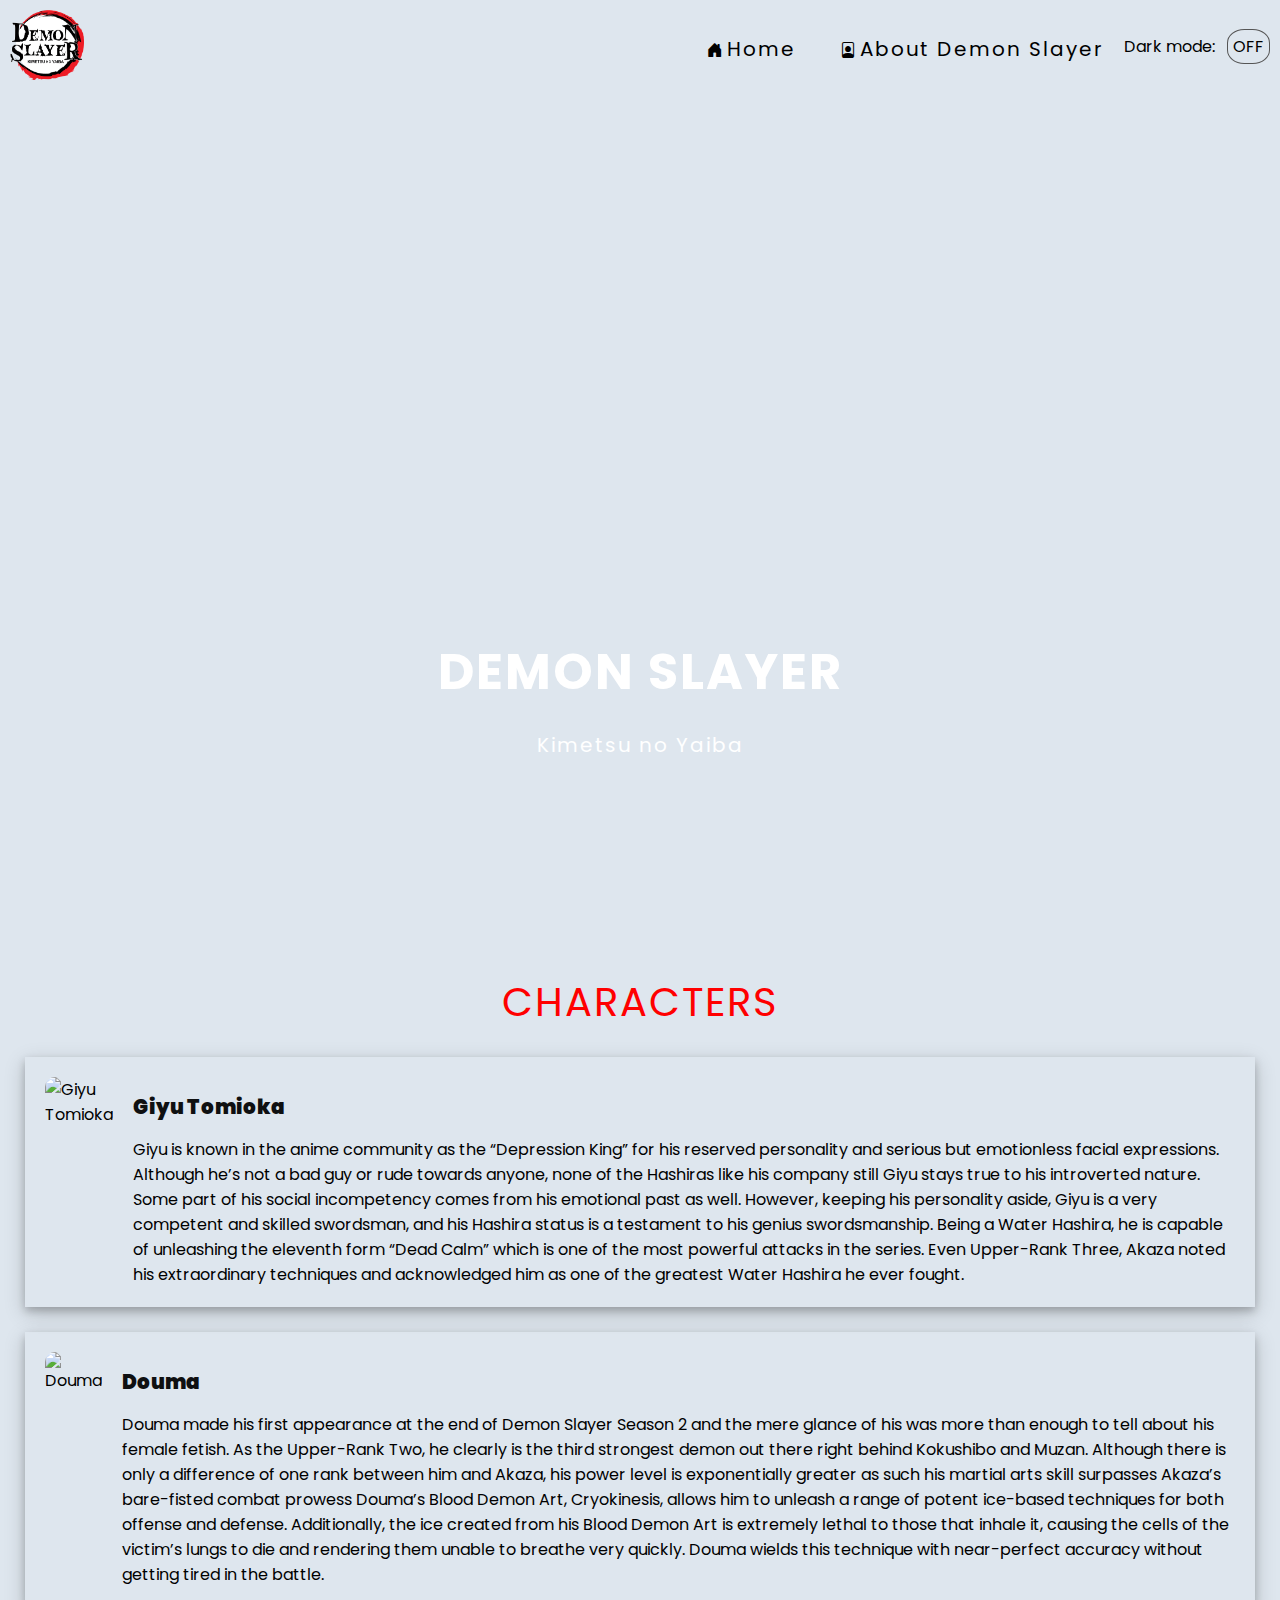
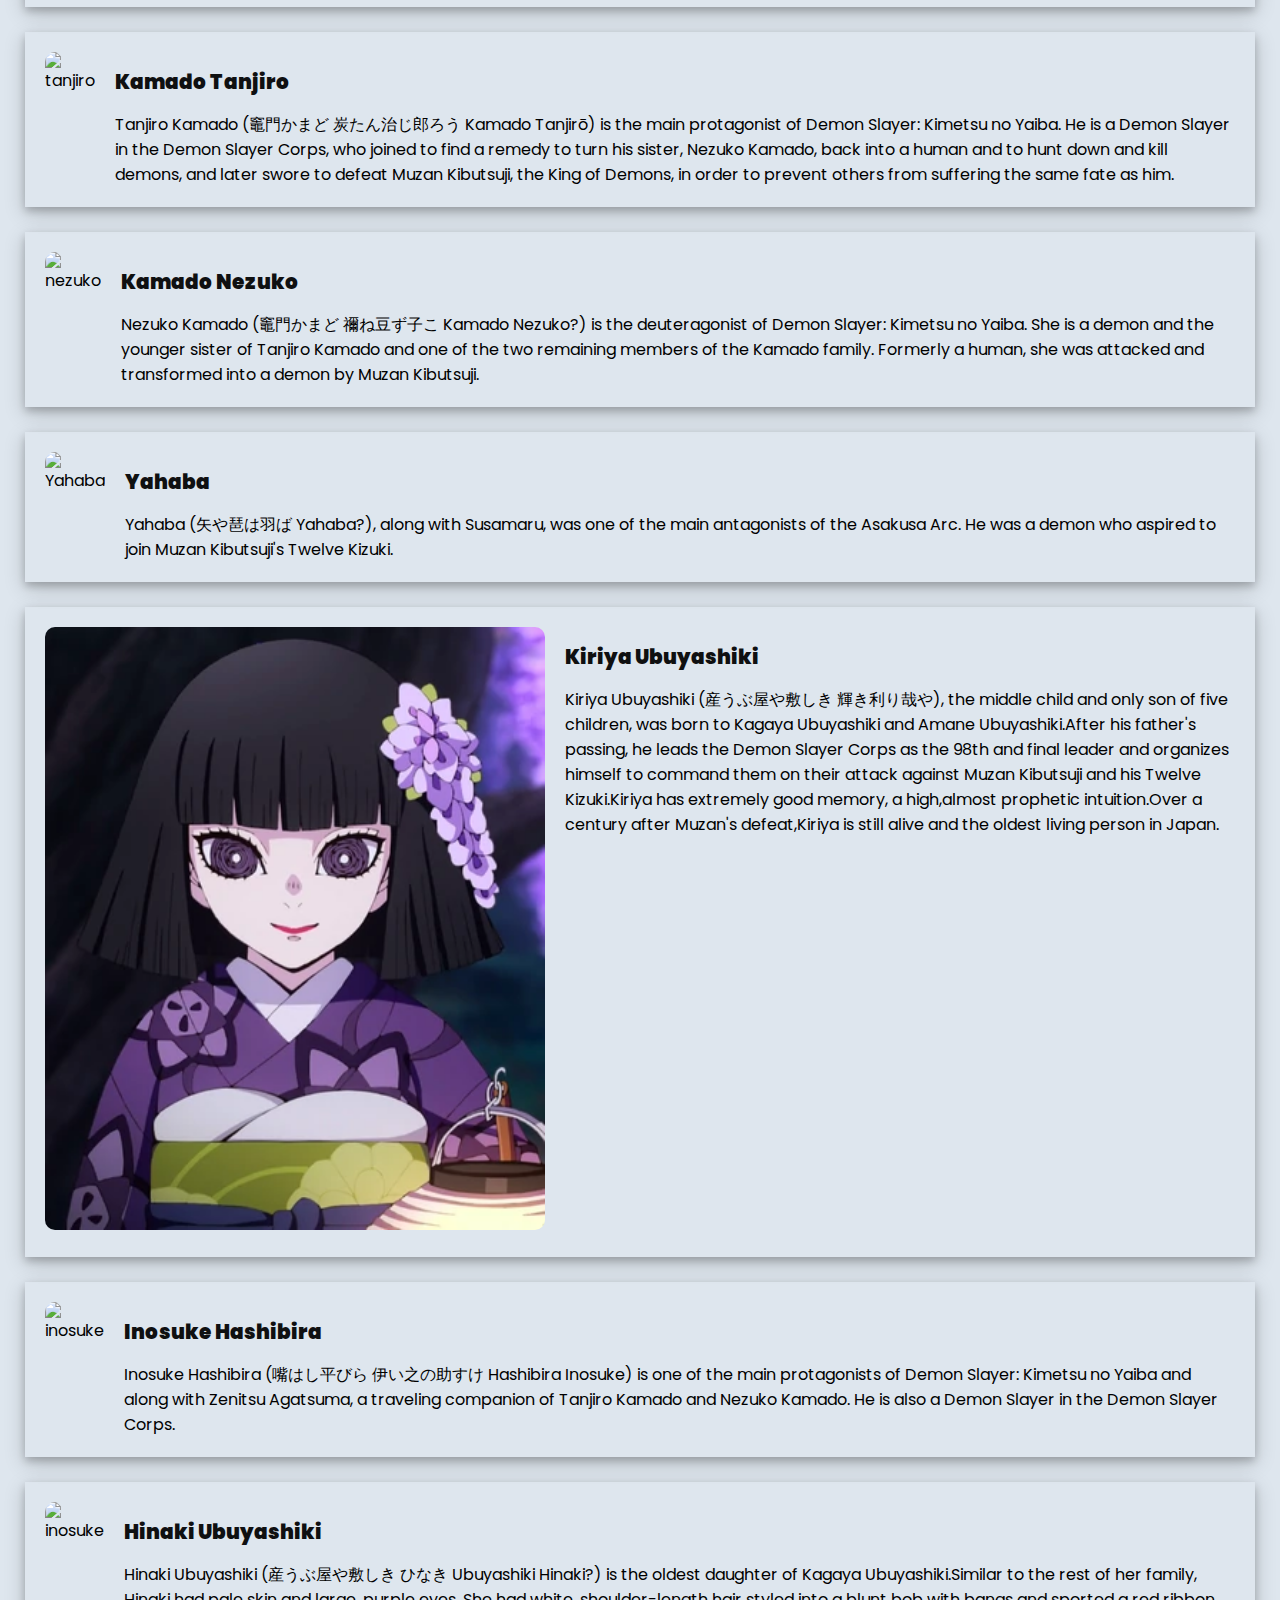
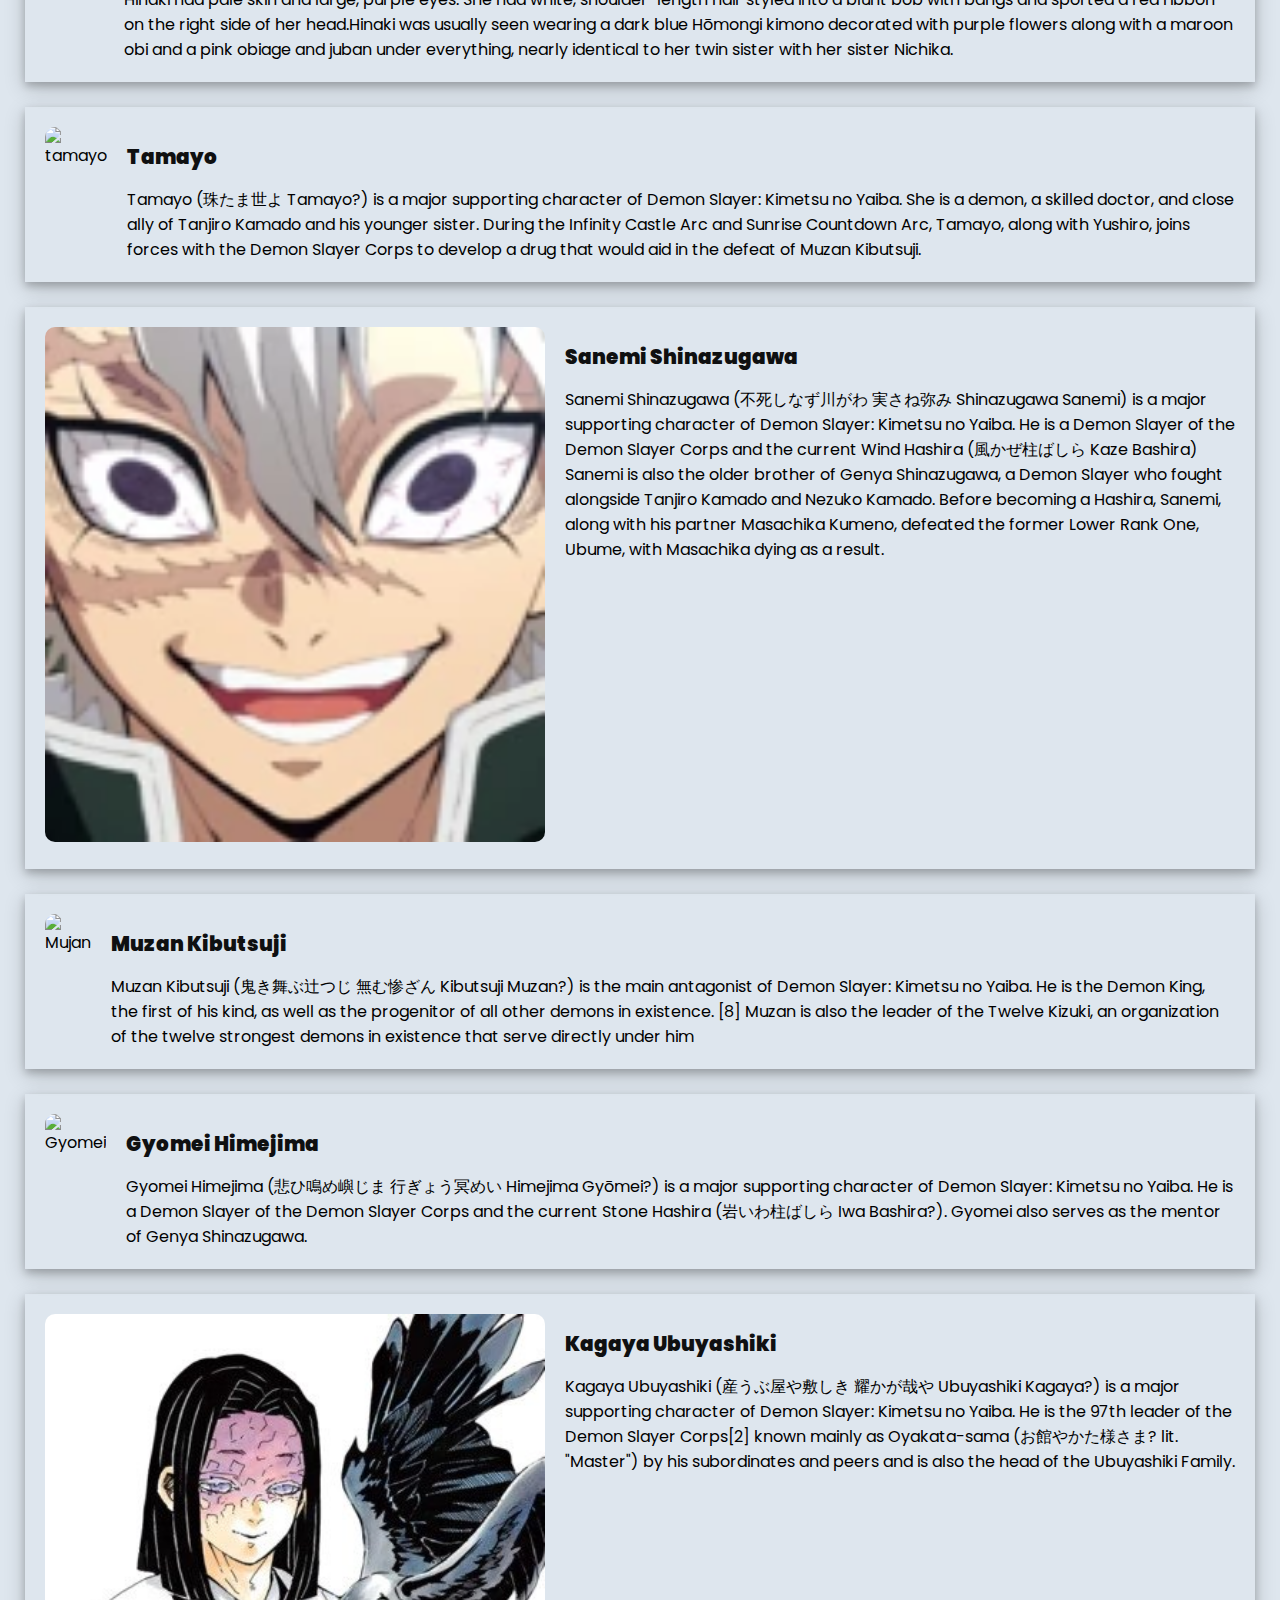
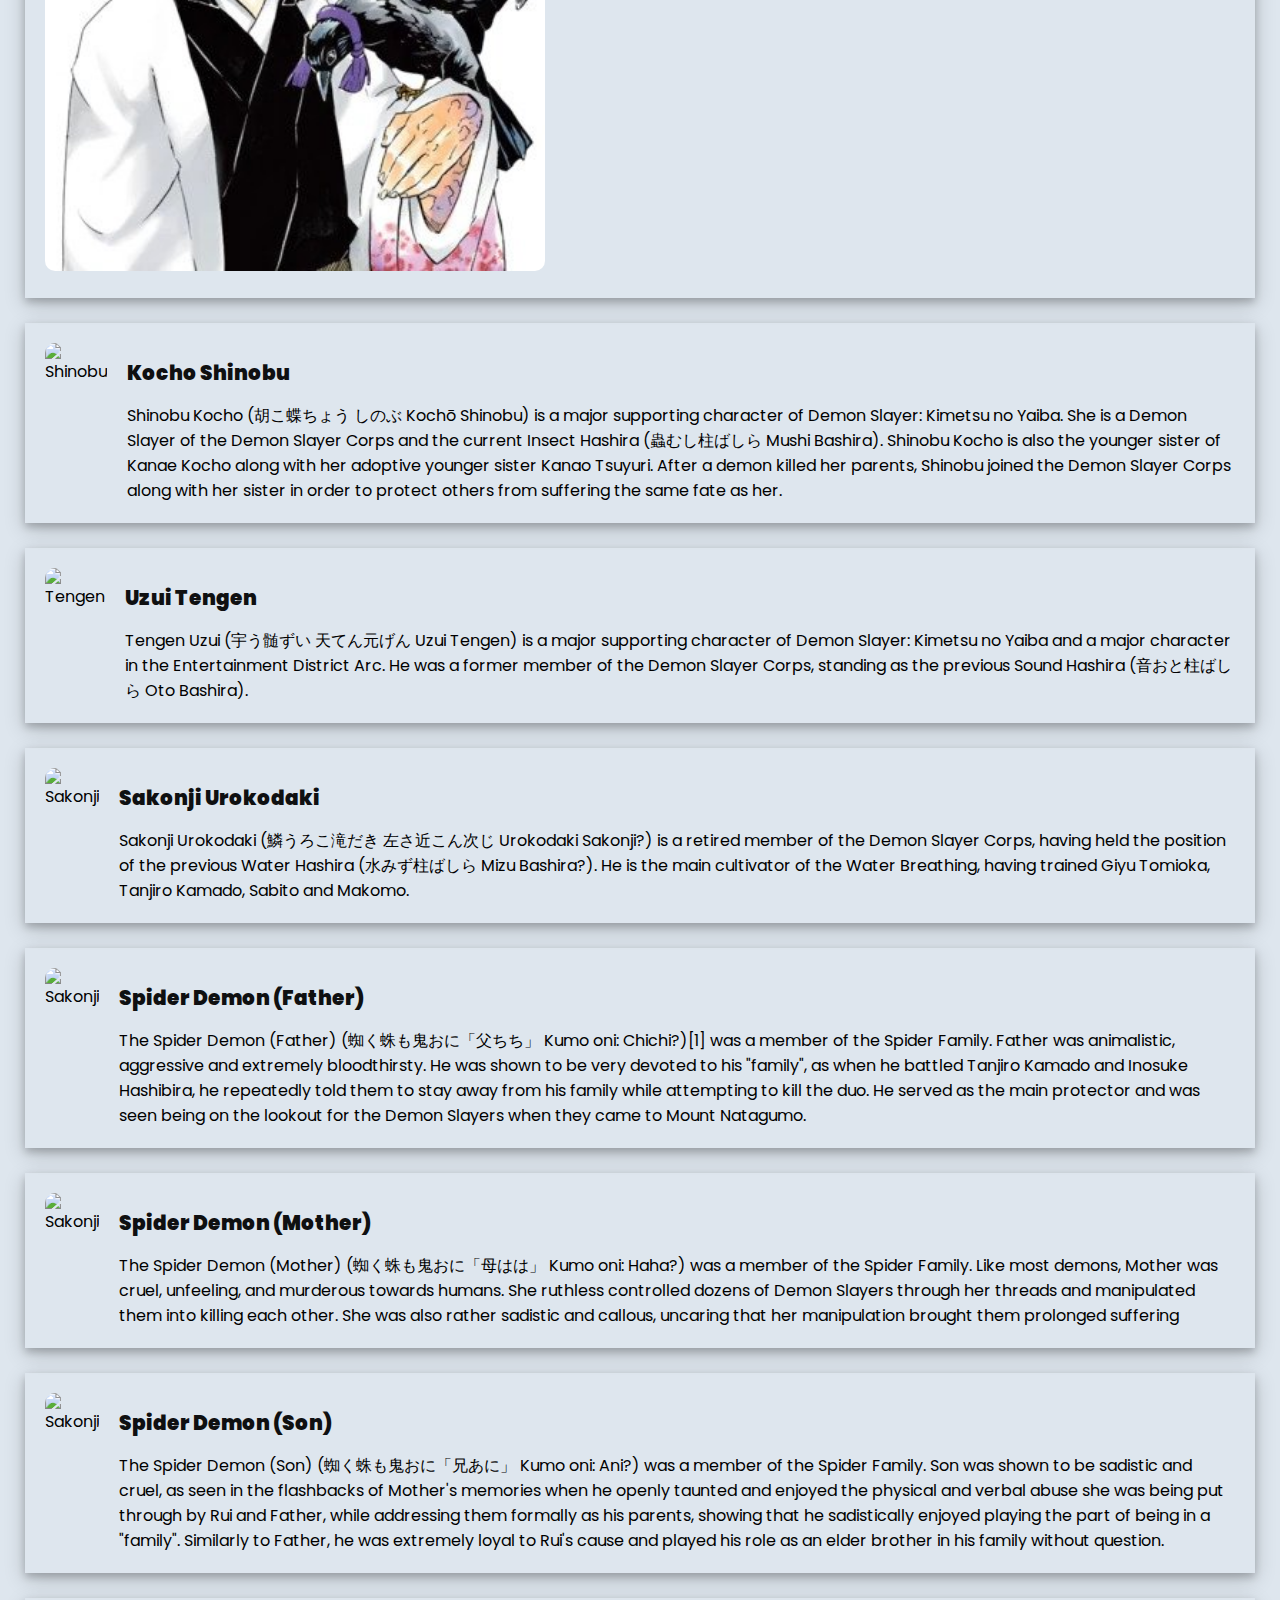
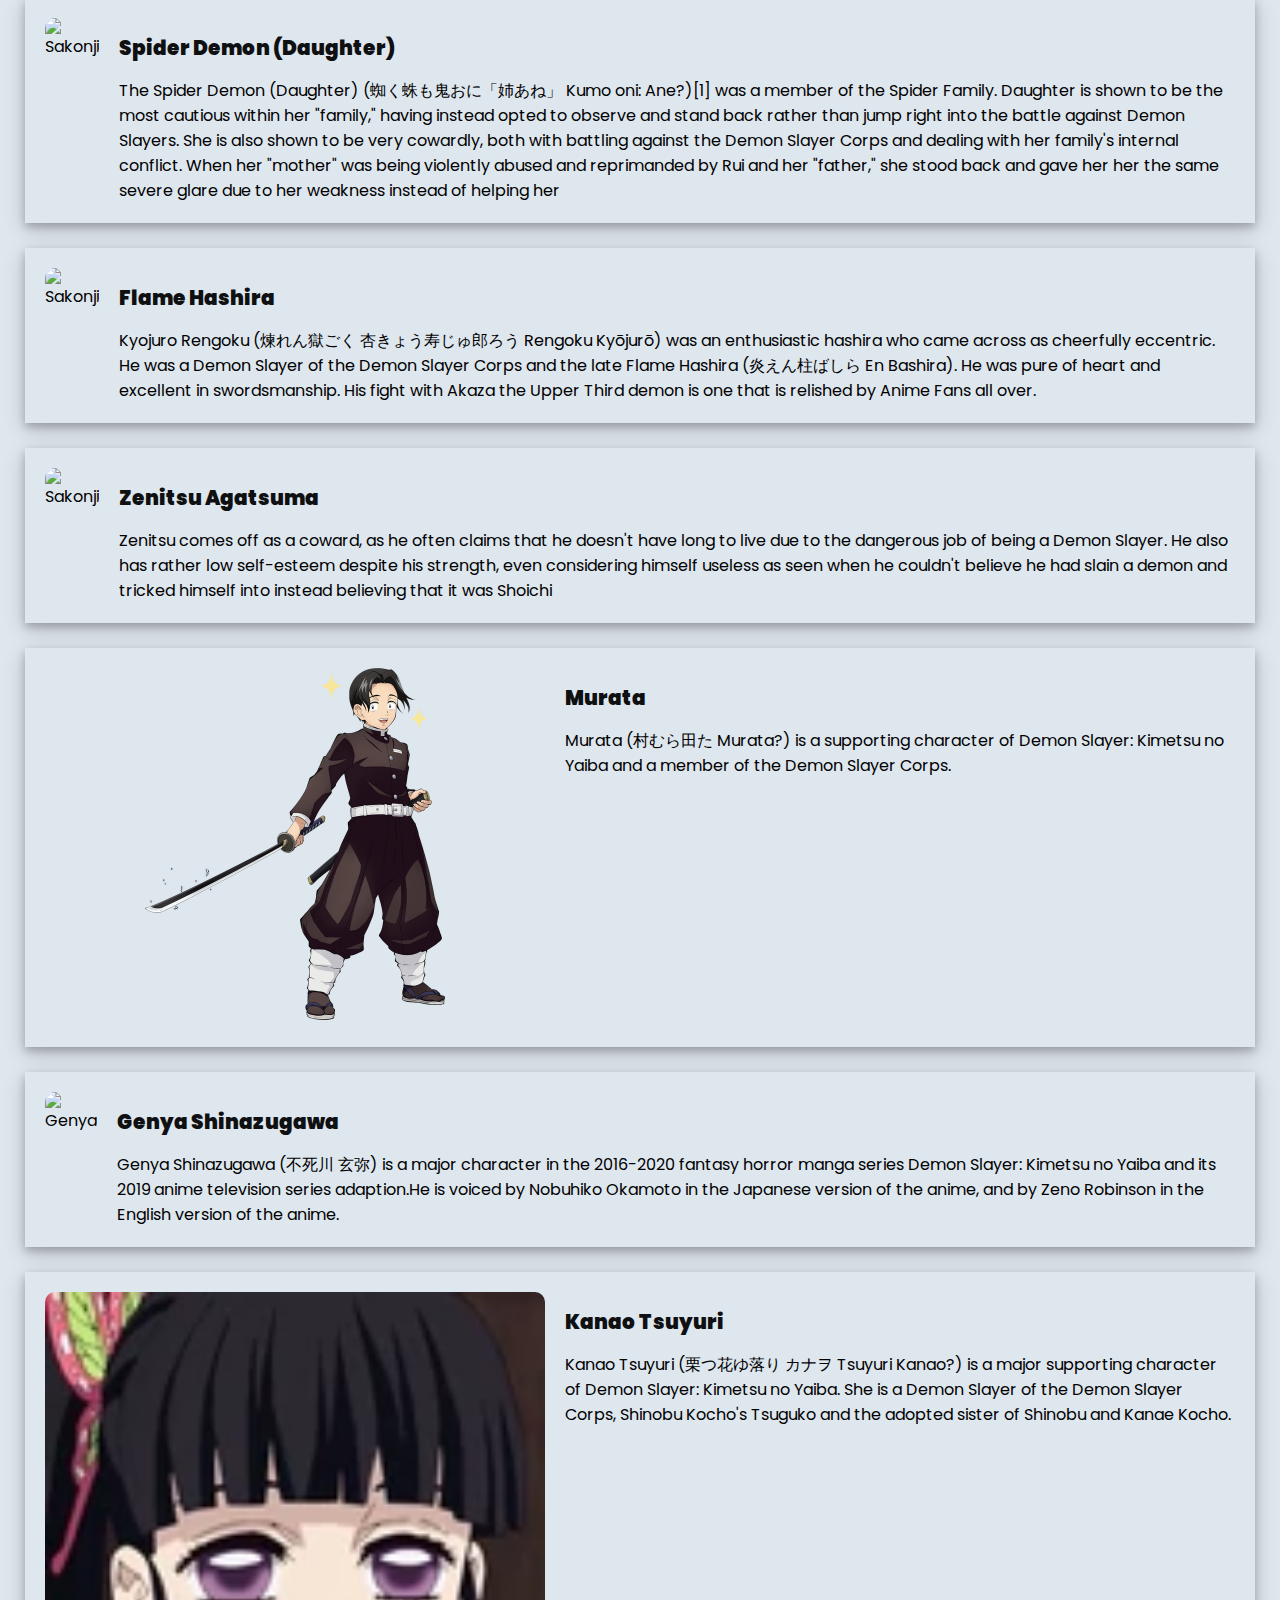
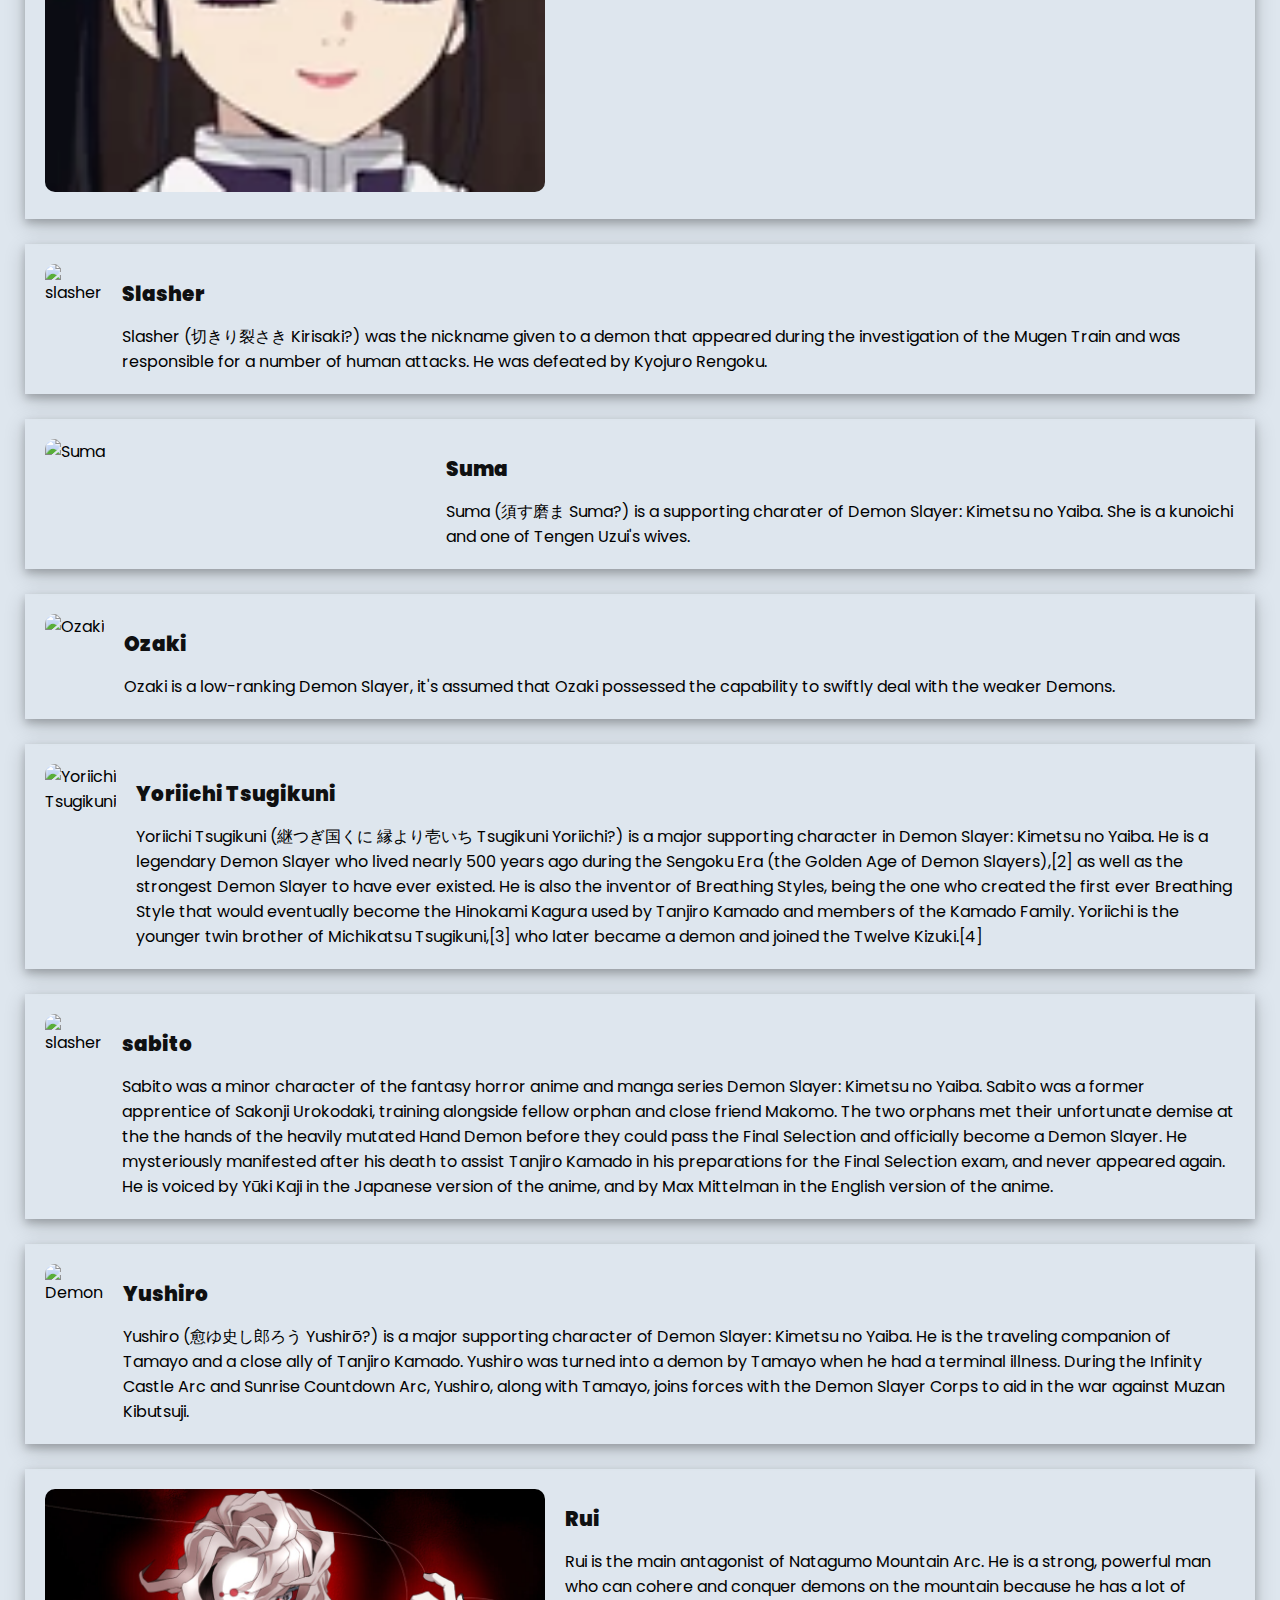
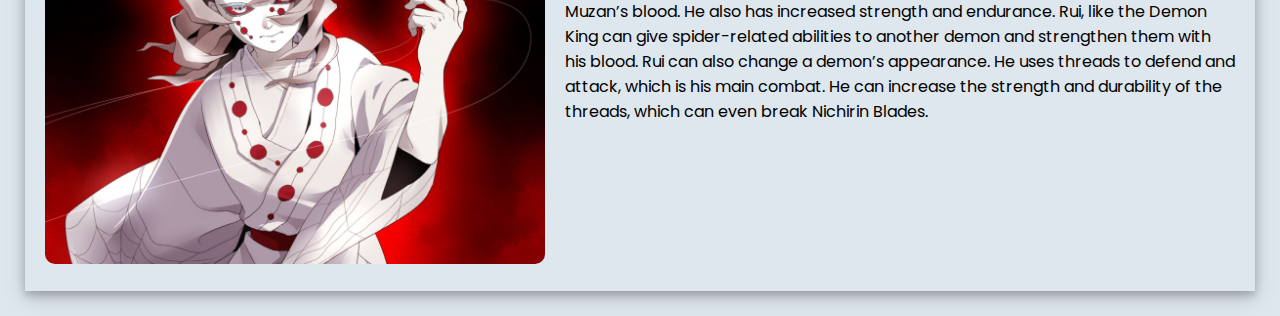
==== commit 47da6963: "Favourite Character Added" ====
--- a/index.html
+++ b/index.html
@@ -1,30 +1,29 @@
 <!DOCTYPE html>
 <html lang="en">
 
-<head>
-  <script src=
-    "https://cdnjs.cloudflare.com/ajax/libs/jquery/3.4.0/jquery.min.js">
-        </script>
-  <meta charset="UTF-8" />
-  <meta http-equiv="X-UA-Compatible" content="IE=edge" />
-  <meta name="viewport" content="width=device-width, initial-scale=1.0" />
-  <title>Demon Slayer</title>
-  <link rel="stylesheet" href="style.css" />
-  <link rel="stylesheet" href="https://cdn.jsdelivr.net/npm/bootstrap-icons@1.9.1/font/bootstrap-icons.css">
-</head>
-
-<body>
-  <header>
-    <style>
-     
-      
-      h1{
-      color: #32a852;
-      }
-      .mode {
-          float:right;
-      }
-      .change {
+  <head>
+    <script src="https://cdnjs.cloudflare.com/ajax/libs/jquery/3.4.0/jquery.min.js">
+    </script>
+    <meta charset="UTF-8" />
+    <meta http-equiv="X-UA-Compatible" content="IE=edge" />
+    <meta name="viewport" content="width=device-width, initial-scale=1.0" />
+    <title>Demon Slayer</title>
+    <link rel="stylesheet" href="style.css" />
+    <link rel="stylesheet" href="https://cdn.jsdelivr.net/npm/bootstrap-icons@1.9.1/font/bootstrap-icons.css">
+  </head>
+
+  <body>
+    <header>
+      <style>
+        h1 {
+          color: #32a852;
+        }
+
+        .mode {
+          float: right;
+        }
+
+        .change {
           cursor: pointer;
           border: 1px solid #555;
           border-radius: 40%;
@@ -32,333 +31,394 @@
           text-align: center;
           padding: 5px;
           margin-left: 8px;
-      }
-      .dark{
+        }
+
+        .dark {
           background-color: #222;
           color: #e6e6e6;
-      }
-  </style>
-    <div class="header">
-      <div class="nav">
-        <img src="images/logo.png" alt="logo" />
-        <div class="right">
-          <ul>
-            <li><i class="bi bi-house-door-fill"></i>&nbsp;<a>Home</a></li>
-            <li><i class="bi bi-file-person" ></i>&nbsp;<a h>About Demon Slayer</a></li>
-            <div class="mode">
-              Dark mode:            
-              <span class="change">OFF</span>
+        }
+      </style>
+      <div class="header">
+        <div class="nav">
+          <div class="img__container"><img src="images/logo.png" alt="logo" /></div>
+          <div class="right">
+            <ul>
+              <li><i class="bi bi-house-door-fill"></i>&nbsp;<a>Home</a></li>
+              <li><i class="bi bi-file-person"></i>&nbsp;<a h>About Demon Slayer</a></li>
+              <div class="mode">
+                Dark mode:
+                <span class="change">OFF</span>
+              </div>
+            </ul>
           </div>
-          </ul>
-        </div>
+        </div>
+      </div>
+
+    </header>
+
+    <div class="content">
+      <div class="text">
+        <section class="heading">
+          <h2 class="title">Demon Slayer</h2>
+          <h2 class="slogan">Kimetsu no Yaiba</h2>
+        </section>
       </div>
     </div>
 
-  </header>
-
-  <div class="content">
-    <div class="text">
-      <section class="heading">
-        <h2 class="title">Demon Slayer</h2>
-        <h2 class="slogan">Kimetsu no Yaiba</h2>
-      </section>
+    <h3 class="sub" style='color:red'>CHARACTERS</h3>
+
+    <!-- [Giyu Tomioka] card start-->
+    <div class="card">
+      <div class="img__container"><img src="images/GiyuTomioka.JPG" alt="Giyu Tomioka"></div>
+      <div class="container">
+        <h4><strong>Giyu Tomioka</strong></h4>
+        <p>Giyu is known in the anime community as the “Depression King” for his reserved personality and serious but
+          emotionless facial expressions. Although he’s not a bad guy or rude towards anyone, none of the Hashiras like
+          his company still Giyu stays true to his introverted nature. Some part of his social incompetency comes from
+          his emotional past as well.
+
+          However, keeping his personality aside, Giyu is a very competent and skilled swordsman, and his Hashira status
+          is a testament to his genius swordsmanship. Being a Water Hashira, he is capable of unleashing the eleventh
+          form “Dead Calm” which is one of the most powerful attacks in the series. Even Upper-Rank Three, Akaza noted
+          his extraordinary techniques and acknowledged him as one of the greatest Water Hashira he ever fought.</p>
+      </div>
     </div>
-  </div>
-
-  <h3 class="sub" style='color:red'>CHARACTERS</h3>
-
-  <!-- [Giyu Tomioka] card start-->
-  <div class="card">
-    <img src="images/GiyuTomioka.JPG" alt="Giyu Tomioka">
-    <div class="container">
-      <h4><strong>Giyu Tomioka</strong></h4>
-      <p>Giyu is known in the anime community as the “Depression King” for his reserved personality and serious but
-        emotionless facial expressions. Although he’s not a bad guy or rude towards anyone, none of the Hashiras like
-        his company still Giyu stays true to his introverted nature. Some part of his social incompetency comes from
-        his emotional past as well.
-
-        However, keeping his personality aside, Giyu is a very competent and skilled swordsman, and his Hashira status
-        is a testament to his genius swordsmanship. Being a Water Hashira, he is capable of unleashing the eleventh
-        form “Dead Calm” which is one of the most powerful attacks in the series. Even Upper-Rank Three, Akaza noted
-        his extraordinary techniques and acknowledged him as one of the greatest Water Hashira he ever fought.</p>
+    <!--Giyu Tomioka card end-->
+
+    <!-- Douma card start-->
+    <div class="card">
+      <div class="img__container"><img src="images/Douma.JPG" alt="Douma"></div>
+      <div class="container">
+        <h4><strong>Douma</strong></h4>
+        <p>Douma made his first appearance at the end of Demon Slayer Season 2 and the mere glance of his was more than
+          enough to tell about his female fetish. As the Upper-Rank Two, he clearly is the third strongest demon out
+          there right behind Kokushibo and Muzan. Although there is only a difference of one rank between him and Akaza,
+          his power level is exponentially greater as such his martial arts skill surpasses Akaza’s bare-fisted combat
+          prowess
+
+          Douma’s Blood Demon Art, Cryokinesis, allows him to unleash a range of potent ice-based techniques for both
+          offense and defense. Additionally, the ice created from his Blood Demon Art is extremely lethal to those that
+          inhale it, causing the cells of the victim’s lungs to die and rendering them unable to breathe very quickly.
+          Douma wields this technique with near-perfect accuracy without getting tired in the battle.</p>
+      </div>
     </div>
-  </div>
-  <!--Giyu Tomioka card end-->
-
-  <!-- Douma card start-->
-  <div class="card">
-    <img src="images/Douma.JPG" alt="Douma">
-    <div class="container">
-      <h4><strong>Douma</strong></h4>
-      <p>Douma made his first appearance at the end of Demon Slayer Season 2 and the mere glance of his was more than
-        enough to tell about his female fetish. As the Upper-Rank Two, he clearly is the third strongest demon out
-        there right behind Kokushibo and Muzan. Although there is only a difference of one rank between him and Akaza,
-        his power level is exponentially greater as such his martial arts skill surpasses Akaza’s bare-fisted combat
-        prowess
-
-        Douma’s Blood Demon Art, Cryokinesis, allows him to unleash a range of potent ice-based techniques for both
-        offense and defense. Additionally, the ice created from his Blood Demon Art is extremely lethal to those that
-        inhale it, causing the cells of the victim’s lungs to die and rendering them unable to breathe very quickly.
-        Douma wields this technique with near-perfect accuracy without getting tired in the battle.</p>
-    </div>
-  </div>
-  <!--Douma card end-->
-
-  <div class="row">
-    <div class="card">
-      <img src="images/tanjiro.png" alt="tanjiro" />
-      <div class="container">
-        <h4><strong>Kamado Tanjiro</strong></h4>
-        <p>
-          Tanjiro Kamado (竈門かまど 炭たん治じ郎ろう Kamado Tanjirō) is the main protagonist of Demon Slayer: Kimetsu no Yaiba. He is a Demon Slayer in the Demon Slayer Corps, who joined to find a remedy to turn his sister, Nezuko Kamado, back into a human and to hunt down and kill demons, and later swore to defeat Muzan Kibutsuji, the King of Demons, in order to prevent others from suffering the same fate as him.
-        </p>
-      </div>
-    </div>
-
-    <div class="card">
-      <img src="images/nezuko.png" alt="nezuko" />
-      <div class="container">
-        <h4><strong>Kamado Nezuko</strong></h4>
-        <p>
-          Nezuko Kamado (竈門かまど 禰ね豆ず子こ Kamado Nezuko?) is the deuteragonist of Demon Slayer: Kimetsu no Yaiba. She is a demon and the younger sister of Tanjiro Kamado and one of the two remaining members of the Kamado family. Formerly a human, she was attacked and transformed into a demon by Muzan Kibutsuji.
-        </p>
-      </div>
-    </div>
-
-    <!-- Yahaba Card Start -->
-    <div class="card">
-      <img src="images/yahaba.png" alt="Yahaba" />
-      <div class="container">
-        <h4><strong>Yahaba</strong></h4>
-        <p>
-          Yahaba (矢や琶は羽ば Yahaba?), along with Susamaru, was one of the main antagonists of the Asakusa Arc. He was a demon who aspired to join Muzan Kibutsuji's Twelve Kizuki.
-        </p>
-      </div>
-    </div>
-    <!-- Yahaba Card End -->
-
-                <!-- Kiriya Ubuyashiki card start-->
-                <div class="card">
-                  <img src="images/Kiriya Ubuyashiki.webp" alt="Kiriya Ubuyashiki">
-                  <div class="container">
-                      <h4><strong>Kiriya Ubuyashiki</strong></h4>
-                      <p>Kiriya Ubuyashiki (産うぶ屋や敷しき 輝き利り哉や), the middle child and only son of five children, was born to Kagaya Ubuyashiki and Amane Ubuyashiki.After his father's passing, he leads the Demon Slayer Corps as the 98th and final leader and organizes himself to command them on their attack against Muzan Kibutsuji and his Twelve Kizuki.Kiriya has extremely good memory,  a high,almost prophetic intuition.Over a century after Muzan's defeat,Kiriya is still alive and the oldest living person in Japan.
-                      </p>
-                  </div>
-                </div>
-                <!--Kiriya Ubuyashiki card end-->
-
-    <div class="card">
-      <img src="images/inosuke.jfif" alt="inosuke" />
-      <div class="container">
-        <h4><strong>Inosuke Hashibira</strong></h4>
-        <p>
-          Inosuke Hashibira (嘴はし平びら 伊い之の助すけ Hashibira Inosuke) is one of the main protagonists of Demon Slayer: Kimetsu no Yaiba and along with Zenitsu Agatsuma, a traveling companion of Tanjiro Kamado and Nezuko Kamado. He is also a Demon Slayer in the Demon Slayer Corps.
-        </p>
-      </div>
-    </div>
-
-    <div class="card">
-      <img src="images/hinaki.jfif" alt="inosuke" />
-      <div class="container">
-        <h4><strong>Hinaki Ubuyashiki</strong></h4>
-        <p>
-          Hinaki Ubuyashiki (産うぶ屋や敷しき ひなき Ubuyashiki Hinaki?) is the oldest daughter of Kagaya Ubuyashiki.Similar to the rest of her family, Hinaki had pale skin and large, purple eyes. She had white, shoulder-length hair styled into a blunt bob with bangs and sported a red ribbon on the right side of her head.Hinaki was usually seen wearing a dark blue Hōmongi kimono decorated with purple flowers along with a maroon obi and a pink obiage and juban under everything, nearly identical to her twin sister with her sister Nichika.
-        </p>
-      </div>
-    </div>
-
-    <!-- Tamayo card start-->
-    <div class="card">
-      <img src="images/tamayo.png" alt="tamayo">
-      <div class="container">
-        <h4><strong>Tamayo</strong></h4>
-        <p>Tamayo (珠たま世よ Tamayo?) is a major supporting character of Demon Slayer: Kimetsu no Yaiba. She is a demon, a skilled doctor, and close ally of Tanjiro Kamado and his younger sister. During the Infinity Castle Arc and Sunrise Countdown Arc, Tamayo, along with Yushiro, joins forces with the Demon Slayer Corps to develop a drug that would aid in the defeat of Muzan Kibutsuji.</p>
-      </div>
-    </div>
-    <!--Tamayo card end-->
-
-    <div class="card">
-      <img src="images/Sanemi.webp" alt="sanemi" />
-      <div class="container">
-        <h4><strong>Sanemi Shinazugawa</strong></h4>
-        <p>
-          Sanemi Shinazugawa (不死しなず川がわ 実さね弥み Shinazugawa Sanemi) is a major supporting character of Demon Slayer: Kimetsu no Yaiba. He is a Demon Slayer of the Demon Slayer Corps and the current Wind Hashira (風かぜ柱ばしら Kaze Bashira)
-          Sanemi is also the older brother of Genya Shinazugawa, a Demon Slayer who fought alongside Tanjiro Kamado and Nezuko Kamado. Before becoming a Hashira, Sanemi, along with his partner Masachika Kumeno, defeated the former Lower Rank One, Ubume, with Masachika dying as a result.
-        </p>
-      </div>
-    </div>
-
-    <div class="card">
-      <img src="images/Muzan.jpg" alt="Mujan" />
-      <div class="container">
-        <h4><strong>Muzan Kibutsuji</strong></h4>
-        <p>
-          Muzan Kibutsuji (鬼き舞ぶ辻つじ 無む惨ざん Kibutsuji Muzan?) is the main antagonist of Demon Slayer: Kimetsu no Yaiba. He is the Demon King, the first of his kind, as well as the progenitor of all other demons in existence. [8] Muzan is also the leader of the Twelve Kizuki, an organization of the twelve strongest demons in existence that serve directly under him
-        </p>
-      </div>
-    </div>
-
-    <div class="card">
-      <img src="images\Gyomei_anime.jfif" alt="Gyomei" />
-      <div class="container">
-        <h4><strong>Gyomei Himejima</strong></h4>
-        <p>
-          Gyomei Himejima (悲ひ鳴め嶼じま 行ぎょう冥めい Himejima Gyōmei?) is a major supporting character of Demon Slayer: Kimetsu no Yaiba.
-          He is a Demon Slayer of the Demon Slayer Corps and the current Stone Hashira (岩いわ柱ばしら Iwa Bashira?).
-          Gyomei also serves as the mentor of Genya Shinazugawa.
-        </p>
-      </div>
-    </div>
-
-    <div class="card">
-      <img src="images/Ubuyashiki.jpg" alt="Ubuyashiki" />
-      <div class="container">
-        <h4><strong>Kagaya Ubuyashiki</strong></h4>
-        <p>
-          Kagaya Ubuyashiki (産うぶ屋や敷しき 耀かが哉や Ubuyashiki Kagaya?) is a major supporting character of Demon Slayer: Kimetsu no Yaiba. He is the 97th leader of the Demon Slayer Corps[2] known mainly as Oyakata-sama (お館やかた様さま? lit. "Master") by his subordinates and peers and is also the head of the Ubuyashiki Family.
-        </p>
-      </div>
-    </div>
-
-    <div class="card">
-      <img src="images\shinobu.jfif" alt="Shinobu" />
-      <div class="container">
-        <h4><strong>Kocho Shinobu</strong></h4>
-        <p>
-          Shinobu Kocho (胡こ蝶ちょう しのぶ Kochō Shinobu) is a major supporting character of Demon Slayer: Kimetsu no Yaiba. She is a Demon Slayer of the Demon Slayer Corps and the current Insect Hashira (蟲むし柱ばしら Mushi Bashira). Shinobu Kocho is also the younger sister of Kanae Kocho along with her adoptive younger sister Kanao Tsuyuri. After a demon killed her parents, Shinobu joined the Demon Slayer Corps along with her sister in order to protect others from suffering the same fate as her.
-        </p>
-      </div>
-    </div>
-
-    <div class="card">
-      <img src="images\uzui.jfif" alt="Tengen" />
-      <div class="container">
-        <h4><strong>Uzui Tengen</strong></h4>
-        <p>
-          Tengen Uzui (宇う髄ずい 天てん元げん Uzui Tengen) is a major supporting character of Demon Slayer: Kimetsu no Yaiba and a major character in the Entertainment District Arc. He was a former member of the Demon Slayer Corps, standing as the previous Sound Hashira (音おと柱ばしら Oto Bashira).
-        </p>
-      </div>
-    </div>
-
-    <div class="card">
-      <img src="images\Sakonji.webp" alt="Sakonji" />
-      <div class="container">
-        <h4><strong>Sakonji Urokodaki</strong></h4>
-        <p>
-          Sakonji Urokodaki (鱗うろこ滝だき 左さ近こん次じ Urokodaki Sakonji?) is a retired member of the Demon Slayer Corps,
-          having held the position of the previous Water Hashira (水みず柱ばしら Mizu Bashira?). He is the main cultivator of
-          the Water Breathing, having trained Giyu Tomioka, Tanjiro Kamado, Sabito and Makomo.
-        </p>
-      </div>
-    </div>
-
-    <div class="card">
-      <img src="images/Father_Spider_Demon.webp" alt="Sakonji" />
-      <div class="container">
-        <h4><strong>Spider Demon (Father)</strong></h4>
-        <p>
-          The Spider Demon (Father) (蜘く蛛も鬼おに「父ちち」 Kumo oni: Chichi?)[1] was a member of the Spider Family.
-          Father was animalistic, aggressive and extremely bloodthirsty. He was shown to be very devoted to his "family", as when he battled Tanjiro Kamado and Inosuke Hashibira, he repeatedly told them to stay away from his family while attempting to kill the duo. He served as the main protector and was seen being on the lookout for the Demon Slayers when they came to Mount Natagumo.
-        </p>
-      </div>
-    </div>
-
-    <div class="card">
-      <img src="images/Mother_Demon_Spider.webp" alt="Sakonji" />
-      <div class="container">
-        <h4><strong>Spider Demon (Mother)</strong></h4>
-        <p>
-          The Spider Demon (Mother) (蜘く蛛も鬼おに「母はは」 Kumo oni: Haha?) was a member of the Spider Family.
-          Like most demons, Mother was cruel, unfeeling, and murderous towards humans. She ruthless controlled dozens of Demon Slayers through her threads and manipulated them into killing each other. She was also rather sadistic and callous, uncaring that her manipulation brought them prolonged suffering
-        </p>
-      </div>
-    </div>
-
-    <div class="card">
-      <img src="images/Son_Spider_Demon.webp" alt="Sakonji" />
-      <div class="container">
-        <h4><strong>Spider Demon (Son)</strong></h4>
-        <p>
-          The Spider Demon (Son) (蜘く蛛も鬼おに「兄あに」 Kumo oni: Ani?) was a member of the Spider Family.
-          Son was shown to be sadistic and cruel, as seen in the flashbacks of Mother's memories when he openly taunted and enjoyed the physical and verbal abuse she was being put through by Rui and Father, while addressing them formally as his parents, showing that he sadistically enjoyed playing the part of being in a "family". Similarly to Father, he was extremely loyal to Rui's cause and played his role as an elder brother in his family without question.
-        </p>
-      </div>
-    </div>
-
-    <div class="card">
-      <img src="images/Daughter_Spider_Demon.webp" alt="Sakonji" />
-      <div class="container">
-        <h4><strong>Spider Demon (Daughter)</strong></h4>
-        <p>
-          The Spider Demon (Daughter) (蜘く蛛も鬼おに「姉あね」 Kumo oni: Ane?)[1] was a member of the Spider Family.
-          Daughter is shown to be the most cautious within her "family," having instead opted to observe and stand back rather than jump right into the battle against Demon Slayers. She is also shown to be very cowardly, both with battling against the Demon Slayer Corps and dealing with her family's internal conflict. When her "mother" was being violently abused and reprimanded by Rui and her "father," she stood back and gave her her the same severe glare due to her weakness instead of helping her
-        </p>
-      </div>
-    </div>
-
-    <div class="card">
-      <img src="images/Kyojuro_Anime_Profile.webp" alt="Sakonji" />
-      <div class="container">
-        <h4><strong>Flame Hashira</strong></h4>
-        <p>
-          Kyojuro Rengoku (煉れん獄ごく 杏きょう寿じゅ郎ろう Rengoku Kyōjurō) was an enthusiastic hashira who came across as cheerfully eccentric. He was a Demon Slayer of the Demon Slayer Corps and the late Flame Hashira (炎えん柱ばしら En Bashira). He was pure of heart and excellent in swordsmanship. His fight with Akaza the Upper Third demon is one that is relished by Anime Fans all over.
-        </p>
-      </div>
-    </div>
-
-
-    <div class="card">
-      <img src="images/Zenitsu.webp" alt="Sakonji" />
-      <div class="container">
-        <h4><strong>Zenitsu Agatsuma</strong></h4>
-        <p>
-          Zenitsu comes off as a coward, as he often claims that he doesn't have long to live due to the dangerous job of being a Demon Slayer. He also has rather low self-esteem despite his strength, even considering himself useless as seen when he couldn't believe he had slain a demon and tricked himself into instead believing that it was Shoichi
-        </p>
-       </div>
-
-</div> 
-      <div class="card">
-        <img src="images/Murata.webp" alt="Murata" />
+    <!--Douma card end-->
+
+    <div class="row">
+      <div class="card">
+        <div class="img__container"><img src="images/tanjiro.png" alt="tanjiro" /></div>
+        <div class="container">
+          <h4><strong>Kamado Tanjiro</strong></h4>
+          <p>
+            Tanjiro Kamado (竈門かまど 炭たん治じ郎ろう Kamado Tanjirō) is the main protagonist of Demon Slayer: Kimetsu no Yaiba. He
+            is a Demon Slayer in the Demon Slayer Corps, who joined to find a remedy to turn his sister, Nezuko Kamado,
+            back into a human and to hunt down and kill demons, and later swore to defeat Muzan Kibutsuji, the King of
+            Demons, in order to prevent others from suffering the same fate as him.
+          </p>
+        </div>
+      </div>
+
+      <div class="card">
+        <div class="img__container"><img src="images/nezuko.png" alt="nezuko" /></div>
+        <div class="container">
+          <h4><strong>Kamado Nezuko</strong></h4>
+          <p>
+            Nezuko Kamado (竈門かまど 禰ね豆ず子こ Kamado Nezuko?) is the deuteragonist of Demon Slayer: Kimetsu no Yaiba. She is a
+            demon and the younger sister of Tanjiro Kamado and one of the two remaining members of the Kamado family.
+            Formerly a human, she was attacked and transformed into a demon by Muzan Kibutsuji.
+          </p>
+        </div>
+      </div>
+
+      <!-- Yahaba Card Start -->
+      <div class="card">
+        <div class="img__container"><img src="images/yahaba.png" alt="Yahaba" /></div>
+        <div class="container">
+          <h4><strong>Yahaba</strong></h4>
+          <p>
+            Yahaba (矢や琶は羽ば Yahaba?), along with Susamaru, was one of the main antagonists of the Asakusa Arc. He was a
+            demon who aspired to join Muzan Kibutsuji's Twelve Kizuki.
+          </p>
+        </div>
+      </div>
+      <!-- Yahaba Card End -->
+
+      <!-- Kiriya Ubuyashiki card start-->
+      <div class="card">
+        <div class="img__container"><img src="images/Kiriya Ubuyashiki.webp" alt="Kiriya Ubuyashiki"></div>
+        <div class="container">
+          <h4><strong>Kiriya Ubuyashiki</strong></h4>
+          <p>Kiriya Ubuyashiki (産うぶ屋や敷しき 輝き利り哉や), the middle child and only son of five children, was born to Kagaya
+            Ubuyashiki and Amane Ubuyashiki.After his father's passing, he leads the Demon Slayer Corps as the 98th and
+            final leader and organizes himself to command them on their attack against Muzan Kibutsuji and his Twelve
+            Kizuki.Kiriya has extremely good memory, a high,almost prophetic intuition.Over a century after Muzan's
+            defeat,Kiriya is still alive and the oldest living person in Japan.
+          </p>
+        </div>
+      </div>
+      <!--Kiriya Ubuyashiki card end-->
+
+      <div class="card">
+        <div class="img__container"><img src="images/inosuke.jfif" alt="inosuke" /></div>
+        <div class="container">
+          <h4><strong>Inosuke Hashibira</strong></h4>
+          <p>
+            Inosuke Hashibira (嘴はし平びら 伊い之の助すけ Hashibira Inosuke) is one of the main protagonists of Demon Slayer:
+            Kimetsu no Yaiba and along with Zenitsu Agatsuma, a traveling companion of Tanjiro Kamado and Nezuko Kamado.
+            He is also a Demon Slayer in the Demon Slayer Corps.
+          </p>
+        </div>
+      </div>
+
+      <div class="card">
+        <div class="img__container"><img src="images/hinaki.jfif" alt="inosuke" /></div>
+        <div class="container">
+          <h4><strong>Hinaki Ubuyashiki</strong></h4>
+          <p>
+            Hinaki Ubuyashiki (産うぶ屋や敷しき ひなき Ubuyashiki Hinaki?) is the oldest daughter of Kagaya Ubuyashiki.Similar to
+            the rest of her family, Hinaki had pale skin and large, purple eyes. She had white, shoulder-length hair
+            styled into a blunt bob with bangs and sported a red ribbon on the right side of her head.Hinaki was usually
+            seen wearing a dark blue Hōmongi kimono decorated with purple flowers along with a maroon obi and a pink
+            obiage and juban under everything, nearly identical to her twin sister with her sister Nichika.
+          </p>
+        </div>
+      </div>
+
+      <!-- Tamayo card start-->
+      <div class="card">
+        <div class="img__container"><img src="images/tamayo.png" alt="tamayo"></div>
+        <div class="container">
+          <h4><strong>Tamayo</strong></h4>
+          <p>Tamayo (珠たま世よ Tamayo?) is a major supporting character of Demon Slayer: Kimetsu no Yaiba. She is a demon, a
+            skilled doctor, and close ally of Tanjiro Kamado and his younger sister. During the Infinity Castle Arc and
+            Sunrise Countdown Arc, Tamayo, along with Yushiro, joins forces with the Demon Slayer Corps to develop a
+            drug that would aid in the defeat of Muzan Kibutsuji.</p>
+        </div>
+      </div>
+      <!--Tamayo card end-->
+
+      <div class="card">
+        <div class="img__container"><img src="images/Sanemi.webp" alt="sanemi" /></div>
+        <div class="container">
+          <h4><strong>Sanemi Shinazugawa</strong></h4>
+          <p>
+            Sanemi Shinazugawa (不死しなず川がわ 実さね弥み Shinazugawa Sanemi) is a major supporting character of Demon Slayer:
+            Kimetsu no Yaiba. He is a Demon Slayer of the Demon Slayer Corps and the current Wind Hashira (風かぜ柱ばしら Kaze
+            Bashira)
+            Sanemi is also the older brother of Genya Shinazugawa, a Demon Slayer who fought alongside Tanjiro Kamado
+            and Nezuko Kamado. Before becoming a Hashira, Sanemi, along with his partner Masachika Kumeno, defeated the
+            former Lower Rank One, Ubume, with Masachika dying as a result.
+          </p>
+        </div>
+      </div>
+
+      <div class="card">
+        <div class="img__container"><img src="images/Muzan.jpg" alt="Mujan" /></div>
+        <div class="container">
+          <h4><strong>Muzan Kibutsuji</strong></h4>
+          <p>
+            Muzan Kibutsuji (鬼き舞ぶ辻つじ 無む惨ざん Kibutsuji Muzan?) is the main antagonist of Demon Slayer: Kimetsu no Yaiba.
+            He is the Demon King, the first of his kind, as well as the progenitor of all other demons in existence. [8]
+            Muzan is also the leader of the Twelve Kizuki, an organization of the twelve strongest demons in existence
+            that serve directly under him
+          </p>
+        </div>
+      </div>
+
+      <div class="card">
+        <div class="img__container"><img src="images\Gyomei_anime.jfif" alt="Gyomei" /></div>
+        <div class="container">
+          <h4><strong>Gyomei Himejima</strong></h4>
+          <p>
+            Gyomei Himejima (悲ひ鳴め嶼じま 行ぎょう冥めい Himejima Gyōmei?) is a major supporting character of Demon Slayer: Kimetsu
+            no Yaiba.
+            He is a Demon Slayer of the Demon Slayer Corps and the current Stone Hashira (岩いわ柱ばしら Iwa Bashira?).
+            Gyomei also serves as the mentor of Genya Shinazugawa.
+          </p>
+        </div>
+      </div>
+
+      <div class="card">
+        <div class="img__container"><img src="images/Ubuyashiki.jpg" alt="Ubuyashiki" /></div>
+        <div class="container">
+          <h4><strong>Kagaya Ubuyashiki</strong></h4>
+          <p>
+            Kagaya Ubuyashiki (産うぶ屋や敷しき 耀かが哉や Ubuyashiki Kagaya?) is a major supporting character of Demon Slayer:
+            Kimetsu no Yaiba. He is the 97th leader of the Demon Slayer Corps[2] known mainly as Oyakata-sama (お館やかた様さま?
+            lit. "Master") by his subordinates and peers and is also the head of the Ubuyashiki Family.
+          </p>
+        </div>
+      </div>
+
+      <div class="card">
+        <div class="img__container"><img src="images\shinobu.jfif" alt="Shinobu" /></div>
+        <div class="container">
+          <h4><strong>Kocho Shinobu</strong></h4>
+          <p>
+            Shinobu Kocho (胡こ蝶ちょう しのぶ Kochō Shinobu) is a major supporting character of Demon Slayer: Kimetsu no Yaiba.
+            She is a Demon Slayer of the Demon Slayer Corps and the current Insect Hashira (蟲むし柱ばしら Mushi Bashira).
+            Shinobu Kocho is also the younger sister of Kanae Kocho along with her adoptive younger sister Kanao
+            Tsuyuri. After a demon killed her parents, Shinobu joined the Demon Slayer Corps along with her sister in
+            order to protect others from suffering the same fate as her.
+          </p>
+        </div>
+      </div>
+
+      <div class="card">
+        <div class="img__container"><img src="images\uzui.jfif" alt="Tengen" /></div>
+        <div class="container">
+          <h4><strong>Uzui Tengen</strong></h4>
+          <p>
+            Tengen Uzui (宇う髄ずい 天てん元げん Uzui Tengen) is a major supporting character of Demon Slayer: Kimetsu no Yaiba and
+            a major character in the Entertainment District Arc. He was a former member of the Demon Slayer Corps,
+            standing as the previous Sound Hashira (音おと柱ばしら Oto Bashira).
+          </p>
+        </div>
+      </div>
+
+      <div class="card">
+        <div class="img__container"><img src="images\Sakonji.webp" alt="Sakonji" /></div>
+        <div class="container">
+          <h4><strong>Sakonji Urokodaki</strong></h4>
+          <p>
+            Sakonji Urokodaki (鱗うろこ滝だき 左さ近こん次じ Urokodaki Sakonji?) is a retired member of the Demon Slayer Corps,
+            having held the position of the previous Water Hashira (水みず柱ばしら Mizu Bashira?). He is the main cultivator of
+            the Water Breathing, having trained Giyu Tomioka, Tanjiro Kamado, Sabito and Makomo.
+          </p>
+        </div>
+      </div>
+
+      <div class="card">
+        <div class="img__container"><img src="images/Father_Spider_Demon.webp" alt="Sakonji" /></div>
+        <div class="container">
+          <h4><strong>Spider Demon (Father)</strong></h4>
+          <p>
+            The Spider Demon (Father) (蜘く蛛も鬼おに「父ちち」 Kumo oni: Chichi?)[1] was a member of the Spider Family.
+            Father was animalistic, aggressive and extremely bloodthirsty. He was shown to be very devoted to his
+            "family", as when he battled Tanjiro Kamado and Inosuke Hashibira, he repeatedly told them to stay away from
+            his family while attempting to kill the duo. He served as the main protector and was seen being on the
+            lookout for the Demon Slayers when they came to Mount Natagumo.
+          </p>
+        </div>
+      </div>
+
+      <div class="card">
+        <div class="img__container"><img src="images/Mother_Demon_Spider.webp" alt="Sakonji" /></div>
+        <div class="container">
+          <h4><strong>Spider Demon (Mother)</strong></h4>
+          <p>
+            The Spider Demon (Mother) (蜘く蛛も鬼おに「母はは」 Kumo oni: Haha?) was a member of the Spider Family.
+            Like most demons, Mother was cruel, unfeeling, and murderous towards humans. She ruthless controlled dozens
+            of Demon Slayers through her threads and manipulated them into killing each other. She was also rather
+            sadistic and callous, uncaring that her manipulation brought them prolonged suffering
+          </p>
+        </div>
+      </div>
+
+      <div class="card">
+        <div class="img__container"><img src="images/Son_Spider_Demon.webp" alt="Sakonji" /></div>
+        <div class="container">
+          <h4><strong>Spider Demon (Son)</strong></h4>
+          <p>
+            The Spider Demon (Son) (蜘く蛛も鬼おに「兄あに」 Kumo oni: Ani?) was a member of the Spider Family.
+            Son was shown to be sadistic and cruel, as seen in the flashbacks of Mother's memories when he openly
+            taunted and enjoyed the physical and verbal abuse she was being put through by Rui and Father, while
+            addressing them formally as his parents, showing that he sadistically enjoyed playing the part of being in a
+            "family". Similarly to Father, he was extremely loyal to Rui's cause and played his role as an elder brother
+            in his family without question.
+          </p>
+        </div>
+      </div>
+
+      <div class="card">
+        <div class="img__container"><img src="images/Daughter_Spider_Demon.webp" alt="Sakonji" /></div>
+        <div class="container">
+          <h4><strong>Spider Demon (Daughter)</strong></h4>
+          <p>
+            The Spider Demon (Daughter) (蜘く蛛も鬼おに「姉あね」 Kumo oni: Ane?)[1] was a member of the Spider Family.
+            Daughter is shown to be the most cautious within her "family," having instead opted to observe and stand
+            back rather than jump right into the battle against Demon Slayers. She is also shown to be very cowardly,
+            both with battling against the Demon Slayer Corps and dealing with her family's internal conflict. When her
+            "mother" was being violently abused and reprimanded by Rui and her "father," she stood back and gave her her
+            the same severe glare due to her weakness instead of helping her
+          </p>
+        </div>
+      </div>
+
+      <div class="card">
+        <div class="img__container"><img src="images/Kyojuro_Anime_Profile.webp" alt="Sakonji" /></div>
+        <div class="container">
+          <h4><strong>Flame Hashira</strong></h4>
+          <p>
+            Kyojuro Rengoku (煉れん獄ごく 杏きょう寿じゅ郎ろう Rengoku Kyōjurō) was an enthusiastic hashira who came across as
+            cheerfully eccentric. He was a Demon Slayer of the Demon Slayer Corps and the late Flame Hashira (炎えん柱ばしら En
+            Bashira). He was pure of heart and excellent in swordsmanship. His fight with Akaza the Upper Third demon is
+            one that is relished by Anime Fans all over.
+          </p>
+        </div>
+      </div>
+
+
+      <div class="card">
+        <div class="img__container"><img src="images/Zenitsu.webp" alt="Sakonji" /></div>
+        <div class="container">
+          <h4><strong>Zenitsu Agatsuma</strong></h4>
+          <p>
+            Zenitsu comes off as a coward, as he often claims that he doesn't have long to live due to the dangerous job
+            of being a Demon Slayer. He also has rather low self-esteem despite his strength, even considering himself
+            useless as seen when he couldn't believe he had slain a demon and tricked himself into instead believing
+            that it was Shoichi
+          </p>
+        </div>
+
+      </div>
+      <div class="card">
+        <div class="img__container"><img src="images/Murata.webp" alt="Murata" /></div>
         <div class="container">
           <h4><strong>Murata</strong></h4>
           <p>
-            Murata (村むら田た Murata?) is a supporting character of Demon Slayer: Kimetsu no Yaiba and a member of the Demon Slayer Corps.
-          </p>
-        </div>
-      </div> 
-
-      
-
-    <div class="card">
-      <img src="images/genya.webp" alt="Genya" />
-      <div class="container">
-        <h4><strong>Genya Shinazugawa</strong></h4>
-        <p>
-          Genya Shinazugawa (不死川 玄弥) is a major character in the 2016-2020 fantasy horror manga series Demon Slayer: Kimetsu no Yaiba and its 2019 anime television series adaption.He is voiced by Nobuhiko Okamoto in the Japanese version of the anime, and by Zeno Robinson in the English version of the anime.
-        </p>
-      </div>
-    </div>
-
-    <!-- Kanao Tsuyuri card start-->
-    <div class="card">
-      <img src="images/kanao-tsuyuri.webp" alt="Kanao Tsuyuri">
-      <div class="container">
-        <h4><strong>Kanao Tsuyuri</strong></h4>
-        <p>Kanao Tsuyuri (栗つ花ゆ落り カナヲ Tsuyuri Kanao?) is a major supporting character of Demon Slayer: Kimetsu no Yaiba. She is a Demon Slayer of the Demon Slayer Corps, Shinobu Kocho's Tsuguko and the adopted sister of Shinobu and Kanae Kocho.</p>
-      </div>
-    </div>
-    <!--Kanao Tsuyuri card end-->
-    
-    <!-- Slasher card start-->
-     <div class="card">
-      <img src="images/Slasher.png" alt="slasher">
-      <div class="container">
+            Murata (村むら田た Murata?) is a supporting character of Demon Slayer: Kimetsu no Yaiba and a member of the Demon
+            Slayer Corps.
+          </p>
+        </div>
+      </div>
+
+
+
+      <div class="card">
+        <div class="img__container"><img src="images/genya.webp" alt="Genya" /></div>
+        <div class="container">
+          <h4><strong>Genya Shinazugawa</strong></h4>
+          <p>
+            Genya Shinazugawa (不死川 玄弥) is a major character in the 2016-2020 fantasy horror manga series Demon Slayer:
+            Kimetsu no Yaiba and its 2019 anime television series adaption.He is voiced by Nobuhiko Okamoto in the
+            Japanese version of the anime, and by Zeno Robinson in the English version of the anime.
+          </p>
+        </div>
+      </div>
+
+      <!-- Kanao Tsuyuri card start-->
+      <div class="card">
+        <div class="img__container"><img src="images/kanao-tsuyuri.webp" alt="Kanao Tsuyuri"></div>
+        <div class="container">
+          <h4><strong>Kanao Tsuyuri</strong></h4>
+          <p>Kanao Tsuyuri (栗つ花ゆ落り カナヲ Tsuyuri Kanao?) is a major supporting character of Demon Slayer: Kimetsu no
+            Yaiba. She is a Demon Slayer of the Demon Slayer Corps, Shinobu Kocho's Tsuguko and the adopted sister of
+            Shinobu and Kanae Kocho.</p>
+        </div>
+      </div>
+      <!--Kanao Tsuyuri card end-->
+
+      <!-- Slasher card start-->
+      <div class="card">
+        <div class="img__container"><img src="images/Slasher.png" alt="slasher"></div>
+        <div class="container">
           <h4><strong>Slasher</strong></h4>
-          <p>Slasher (切きり裂さき Kirisaki?) was the nickname given to a demon that appeared during the investigation of the Mugen Train and was responsible for a number of human attacks. He was defeated by Kyojuro Rengoku.</p>
-      </div>
-    </div>
-    <!--Slasher card end-->
+          <p>Slasher (切きり裂さき Kirisaki?) was the nickname given to a demon that appeared during the investigation of the
+            Mugen Train and was responsible for a number of human attacks. He was defeated by Kyojuro Rengoku.</p>
+        </div>
+      </div>
+      <!--Slasher card end-->
 
      <!-- Suma card start-->
   <div class="card">
@@ -372,7 +432,7 @@
 
   <!-- Ozaki card start-->
   <div class="card">
-    <img src="images/Ozaki_Anime.webp" alt="Ozaki">
+     <div class="img__container"><img src="images/Ozaki_Anime.webp" alt="Ozaki"></div>
     <div class="container">
       <h4><strong>Ozaki</strong></h4>
       <p>Ozaki is a low-ranking Demon Slayer, it's assumed that Ozaki possessed the capability to swiftly deal with the weaker Demons.</p>
@@ -380,41 +440,84 @@
   </div>
   <!-- Ozaki card end-->
 
-    <script>
+    
+      <!-- Yoriichi Tsugikuni card start-->
+      <div class="card">
+        <div class="img__container"><img src="images/Yoriichi.webp" alt="Yoriichi Tsugikuni"></div>
+        <div class="container">
+          <h4><strong>Yoriichi Tsugikuni</strong></h4>
+          <p>Yoriichi Tsugikuni (継つぎ国くに 縁より壱いち Tsugikuni Yoriichi?) is a major supporting character in Demon Slayer:
+            Kimetsu no Yaiba. He is a legendary Demon Slayer who lived nearly 500 years ago during the Sengoku Era (the
+            Golden Age of Demon Slayers),[2] as well as the strongest Demon Slayer to have ever existed. He is also the
+            inventor of Breathing Styles, being the one who created the first ever Breathing Style that would eventually
+            become the Hinokami Kagura used by Tanjiro Kamado and members of the Kamado Family.
+
+            Yoriichi is the younger twin brother of Michikatsu Tsugikuni,[3] who later became a demon and joined the
+            Twelve Kizuki.[4]</p>
+        </div>
+      </div>
+      <!-- Yoriichi Tsugikuni card end-->
+
+
+      <!-- sabito card start-->
+      <div class="card">
+        <div class="img__container"><img src="images/sabito.jpg" alt="slasher"></div>
+        <div class="container">
+          <h4><strong>sabito</strong></h4>
+          <p>
+            Sabito was a minor character of the fantasy horror anime and manga series Demon Slayer: Kimetsu no Yaiba.
+            Sabito was a former apprentice of Sakonji Urokodaki, training alongside fellow orphan and close friend
+            Makomo. The two orphans met their unfortunate demise at the the hands of the heavily mutated Hand Demon
+            before they could pass the Final Selection and officially become a Demon Slayer. He mysteriously manifested
+            after his death to assist Tanjiro Kamado in his preparations for the Final Selection exam, and never
+            appeared again.
+            He is voiced by Yūki Kaji in the Japanese version of the anime, and by Max Mittelman in the English version
+            of the anime.
+          </p>
+        </div>
+      </div>
+      <!--sabito card end-->
+
+      <!-- Yushiro card start-->
+      <div class="card">
+        <div class="img__container"><img src="images/Yushiro.webp" alt="Demon"></div>
+        <div class="container">
+          <h4><strong>Yushiro</strong></h4>
+          <p>
+            Yushiro (愈ゆ史し郎ろう Yushirō?) is a major supporting character of Demon Slayer: Kimetsu no Yaiba. He is the
+            traveling companion of Tamayo and a close ally of Tanjiro Kamado. Yushiro was turned into a demon by Tamayo
+            when he had a terminal illness.
+
+            During the Infinity Castle Arc and Sunrise Countdown Arc, Yushiro, along with Tamayo, joins forces with the
+            Demon Slayer Corps to aid in the war against Muzan Kibutsuji.
+          </p>
+        </div>
+      </div>
+      <!--Yushiro card end-->
+
+      <!-- Ruhi card start-->
+        <div class="card">
+          <div class="img__container">
+              <img src="images/Rui.jpg" alt="Rui">
+          </div>
+          <div class="container">
+                <h4><strong>Rui</strong></h4>
+                  <p>Rui is the main antagonist of Natagumo Mountain Arc. He is a strong, powerful man who can cohere and conquer demons on the mountain because he has a lot of Muzan’s blood. He also has increased strength and endurance. Rui, like the Demon King can give spider-related abilities to another demon and strengthen them with his blood. Rui can also change a demon’s appearance.
+                  He uses threads to defend and attack, which is his main combat. He can increase the strength and durability of the threads, which can even break Nichirin Blades.</p>
+              </div>
+          </div>
+      <!--Ruhi card end-->
+      <script>
       $( ".change" ).on("click", function() {
           if( $( "body" ).hasClass( "dark" )) {
               $( "body" ).removeClass( "dark" );
               $( ".change" ).text( "OFF" );
           } else {
-              $( "body" ).addClass( "dark" );
-              $( ".change" ).text( "ON" );
+            $("body").addClass("dark");
+            $(".change").text("ON");
           }
-      });
-  </script>
-  <!-- Yoriichi Tsugikuni card start-->
-  <div class="card">
-    <img src="images/Yoriichi.webp" alt="Yoriichi Tsugikuni">
-    <div class="container">
-      <h4><strong>Yoriichi Tsugikuni</strong></h4>
-      <p>Yoriichi Tsugikuni (継つぎ国くに 縁より壱いち Tsugikuni Yoriichi?) is a major supporting character in Demon Slayer: Kimetsu no Yaiba. He is a legendary Demon Slayer who lived nearly 500 years ago during the Sengoku Era (the Golden Age of Demon Slayers),[2] as well as the strongest Demon Slayer to have ever existed. He is also the inventor of Breathing Styles, being the one who created the first ever Breathing Style that would eventually become the Hinokami Kagura used by Tanjiro Kamado and members of the Kamado Family.
-
-        Yoriichi is the younger twin brother of Michikatsu Tsugikuni,[3] who later became a demon and joined the Twelve Kizuki.[4]</p>
-    </div>
-  </div>
-  <!-- Yoriichi Tsugikuni card end-->
-
-
-  <!-- sabito card start-->
-  <div class="card">
-    <img src="images/sabito.jpg" alt="slasher">
-    <div class="container">
-        <h4><strong>sabito</strong></h4>
-        <p>
-          Sabito was a minor character of the fantasy horror anime and manga series Demon Slayer: Kimetsu no Yaiba. Sabito was a former apprentice of Sakonji Urokodaki, training alongside fellow orphan and close friend Makomo. The two orphans met their unfortunate demise at the the hands of the heavily mutated Hand Demon before they could pass the Final Selection and officially become a Demon Slayer. He mysteriously manifested after his death to assist Tanjiro Kamado in his preparations for the Final Selection exam, and never appeared again.
-He is voiced by Yūki Kaji in the Japanese version of the anime, and by Max Mittelman in the English version of the anime.
-        </p>    </div>
-  </div>
-  <!--sabito card end-->
-</body>
-
-</html>
+        });
+      </script>
+  </body>
+
+</html>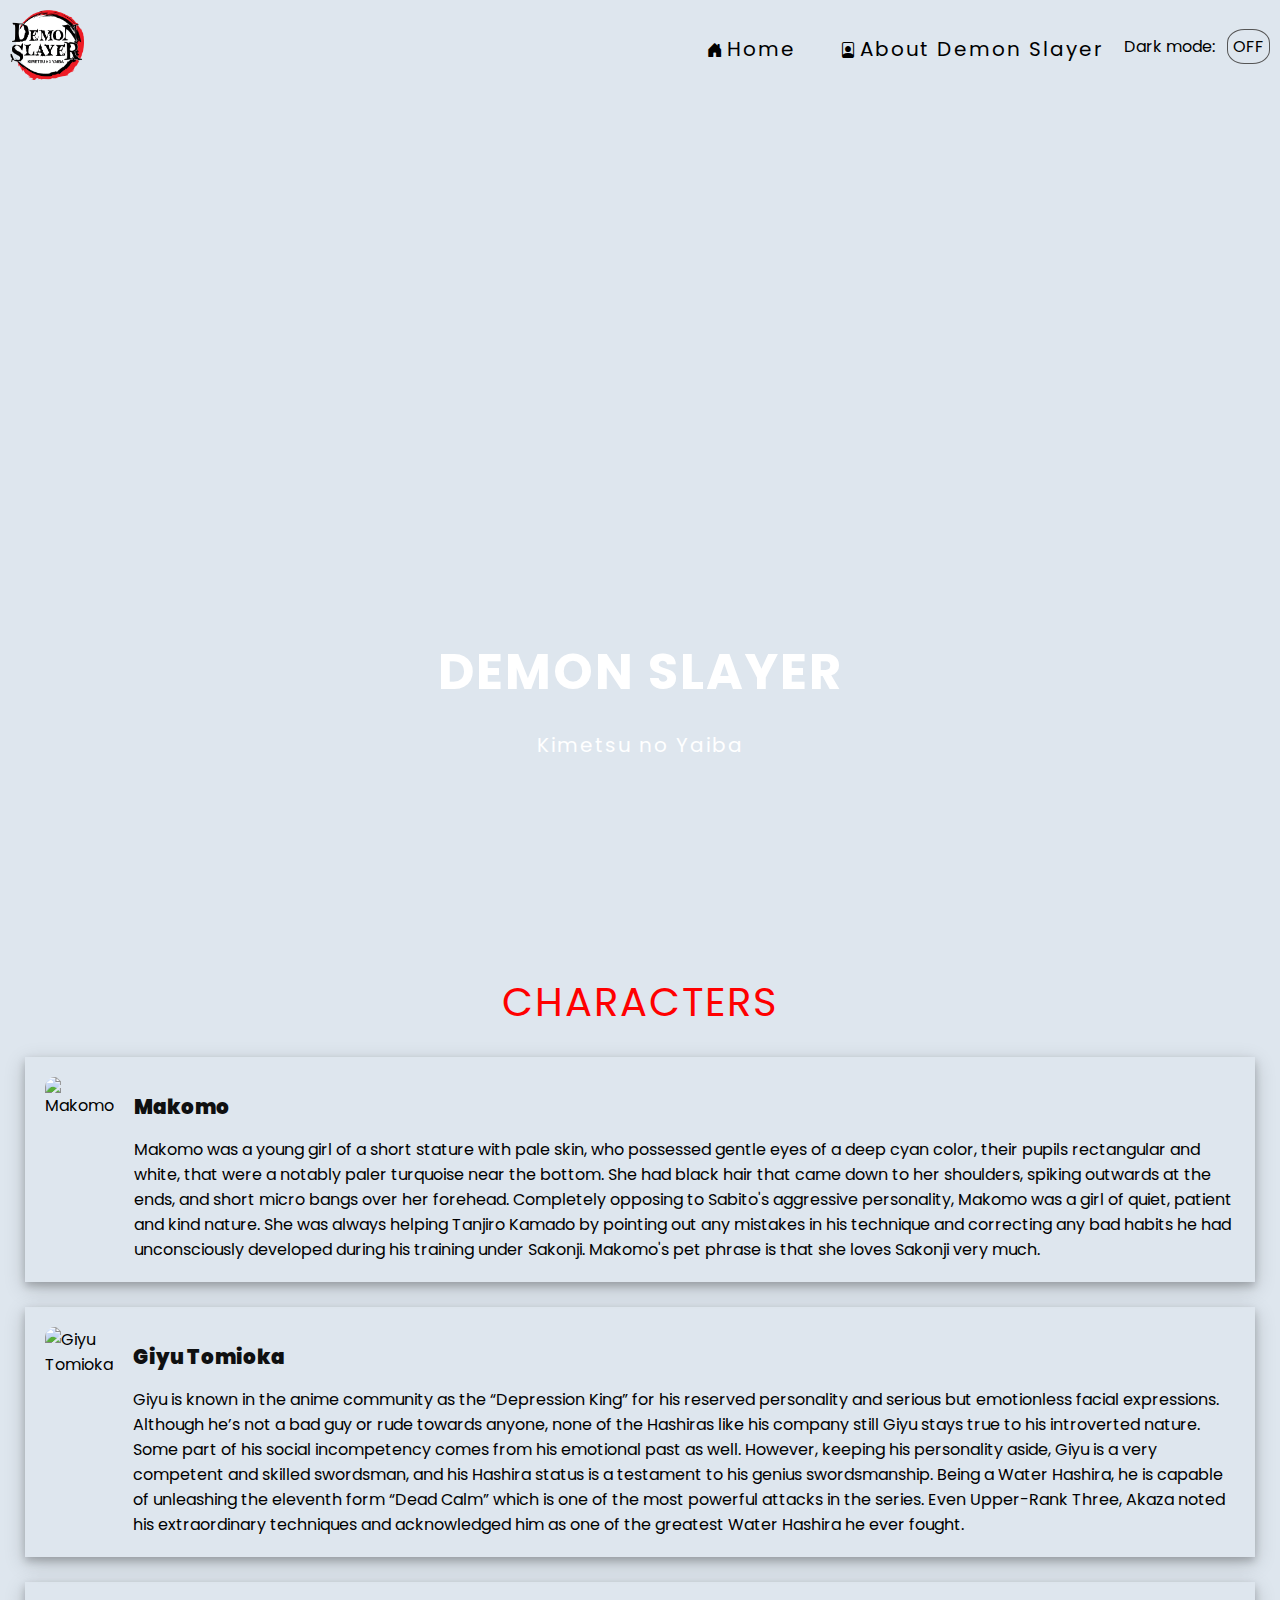
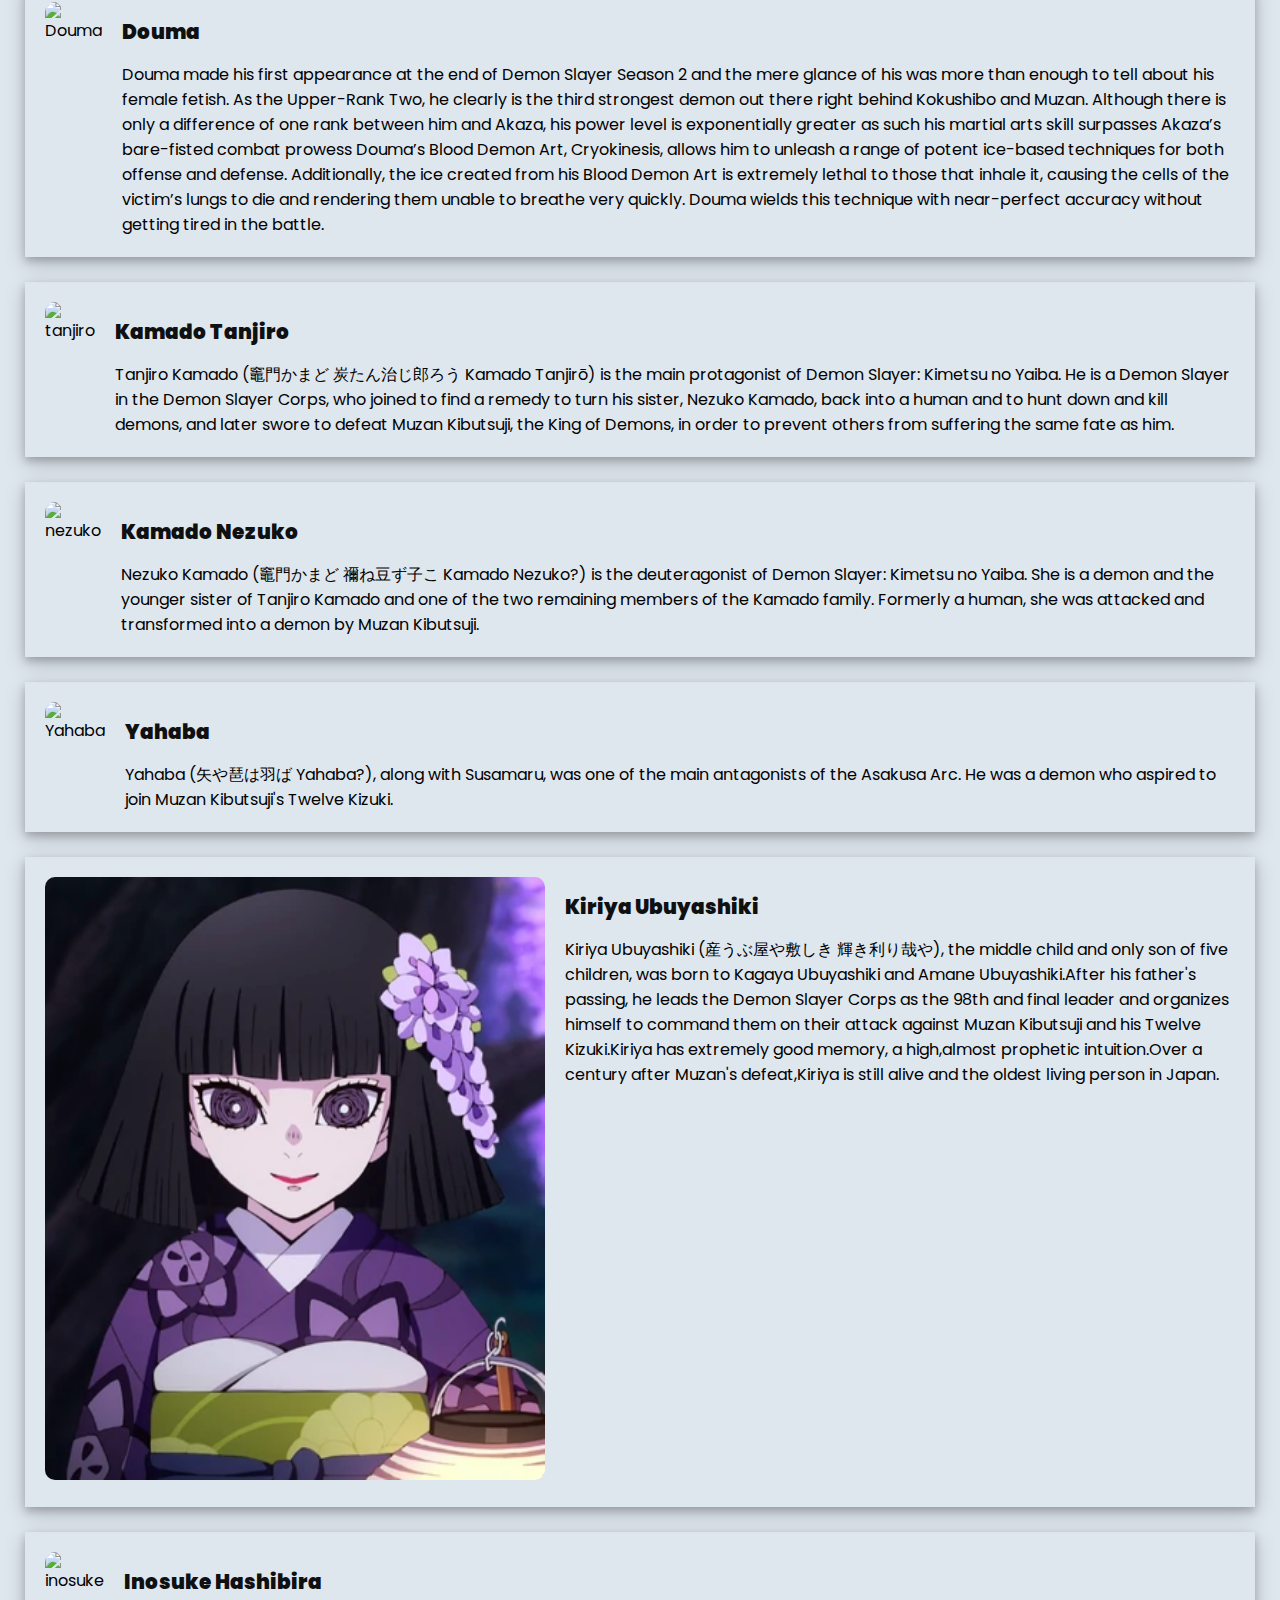
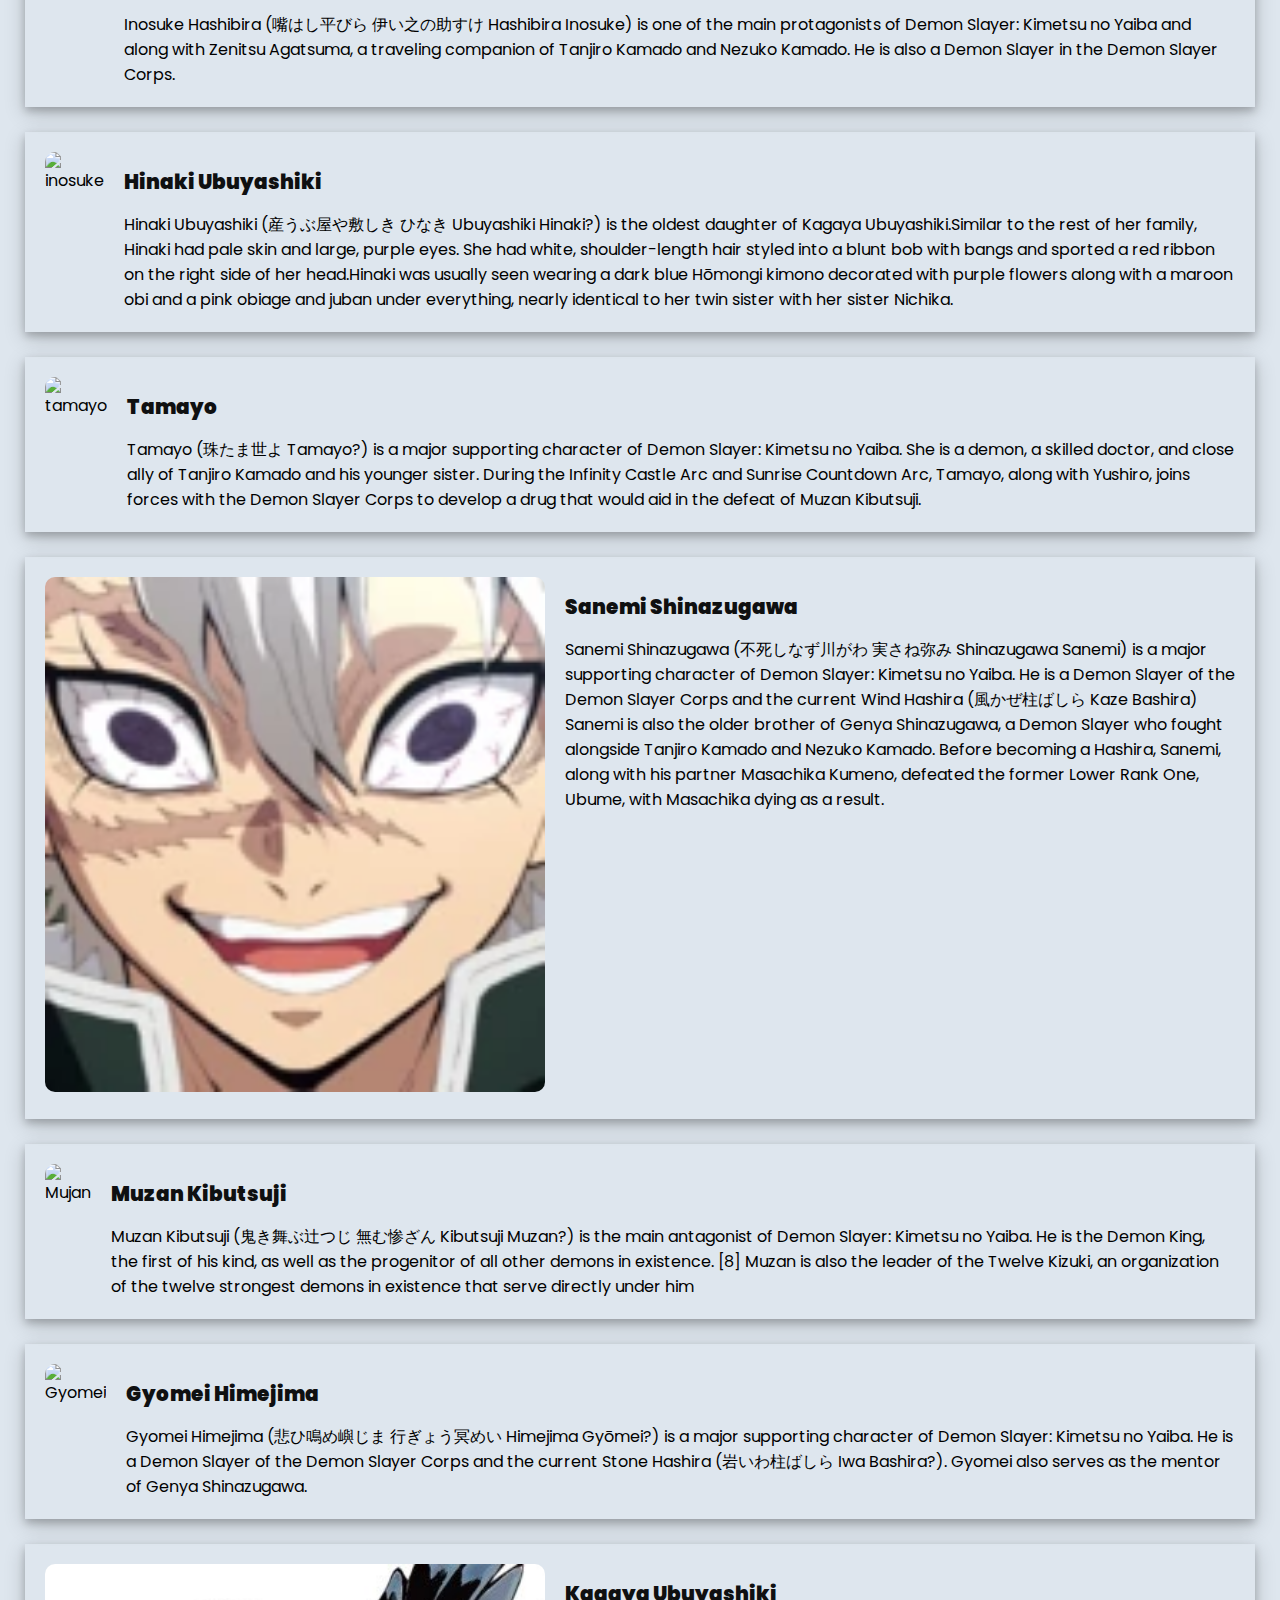
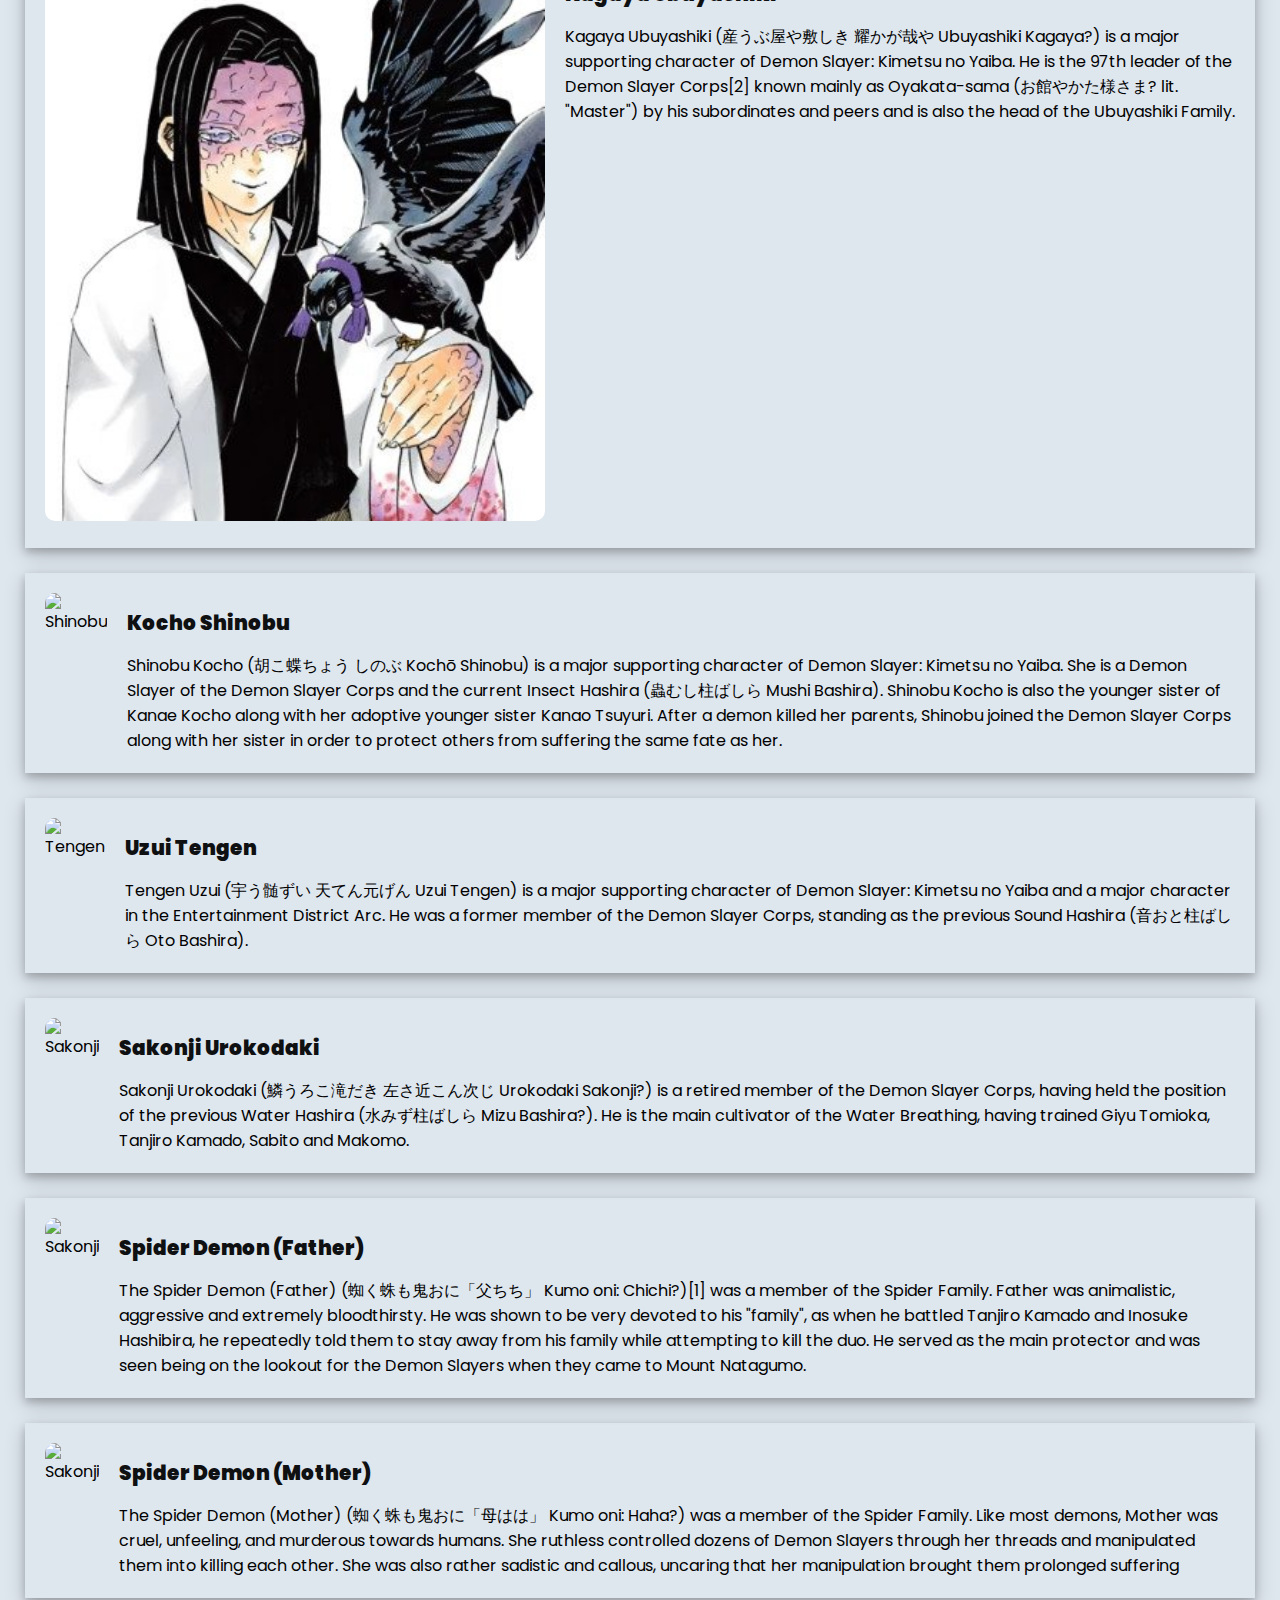
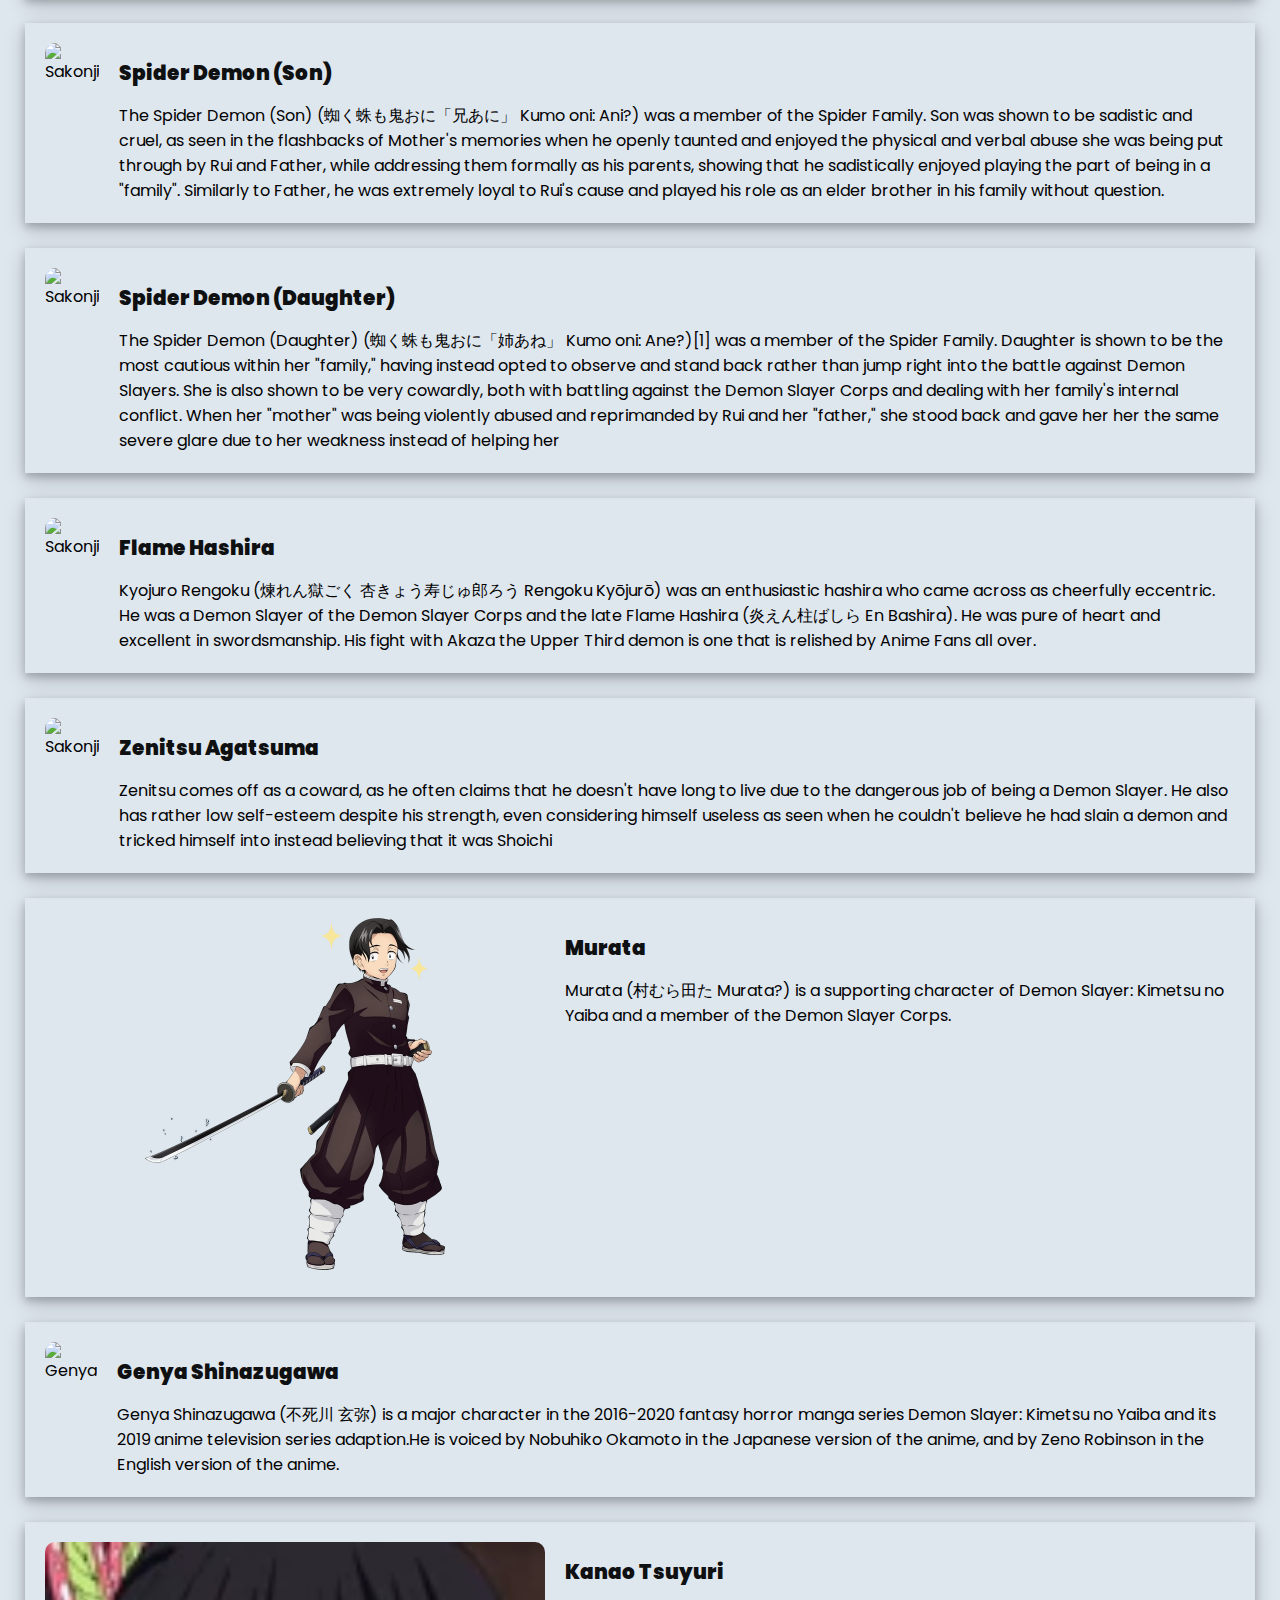
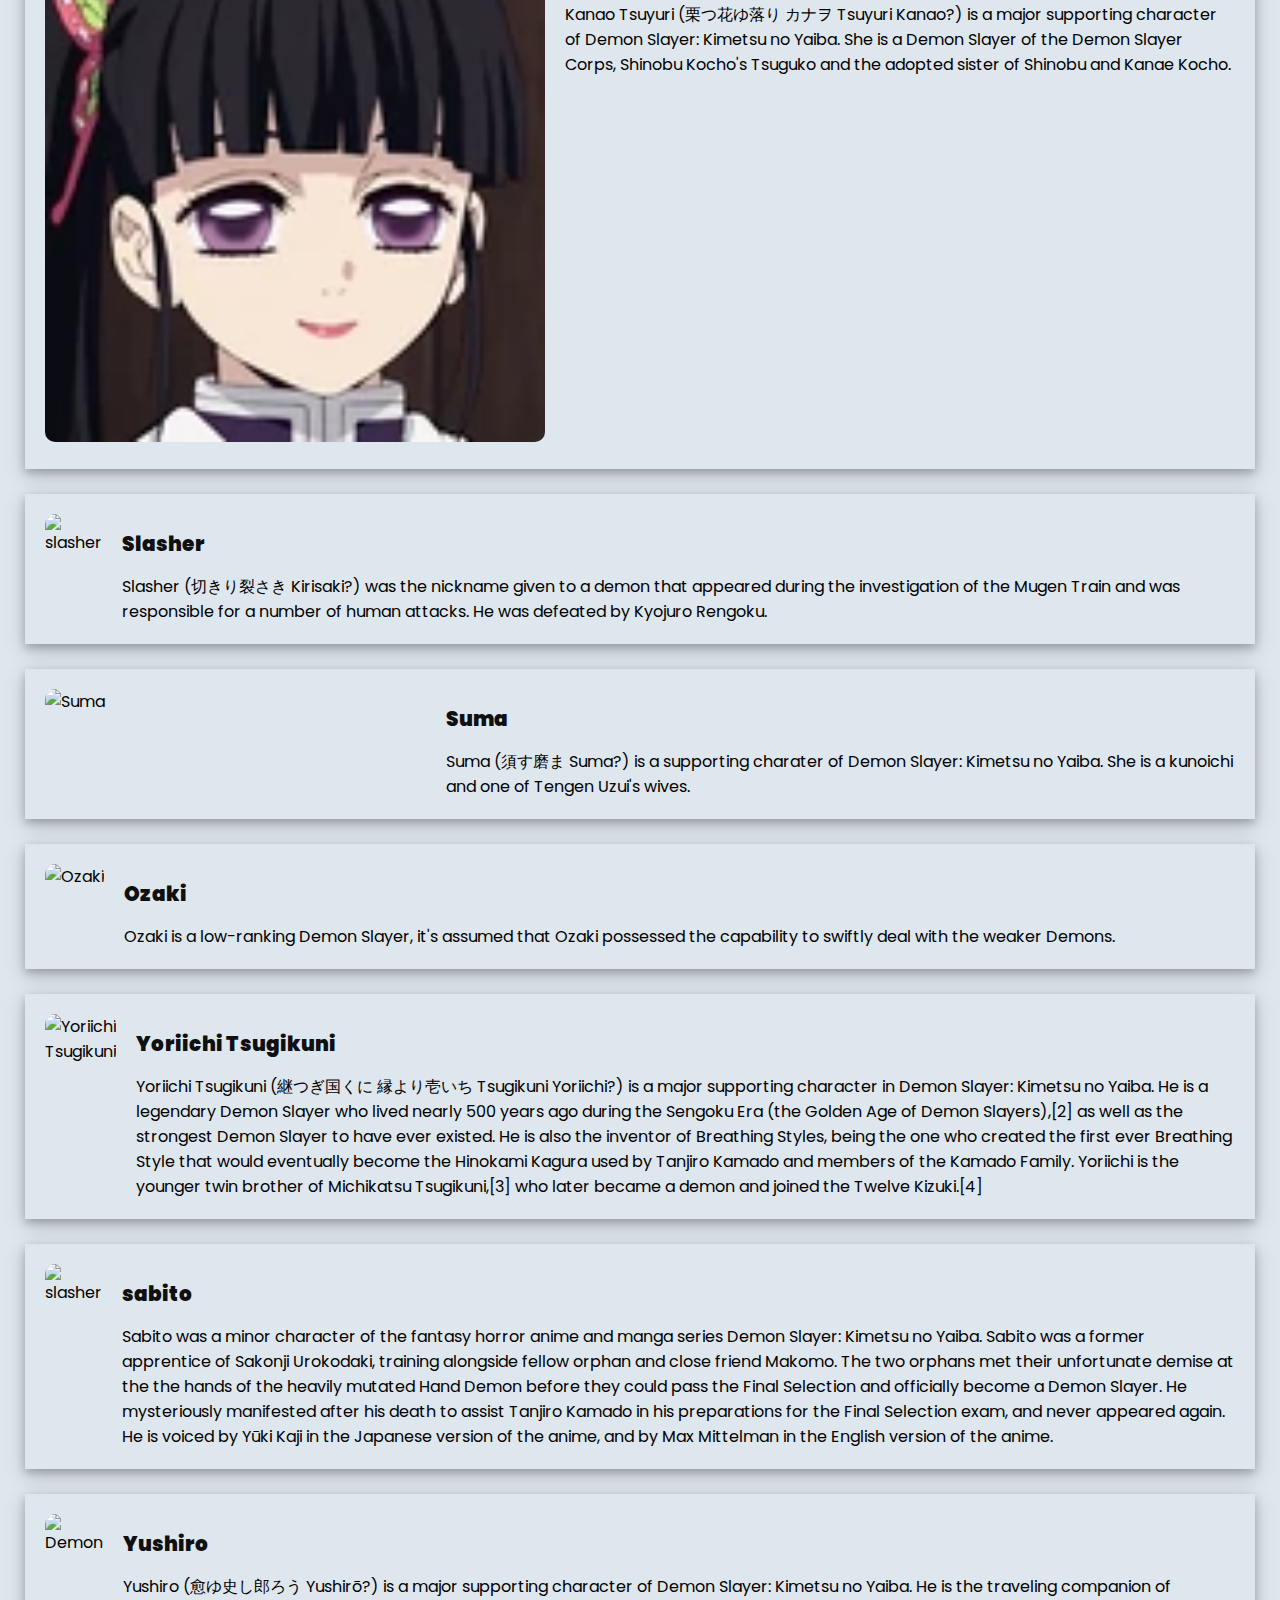
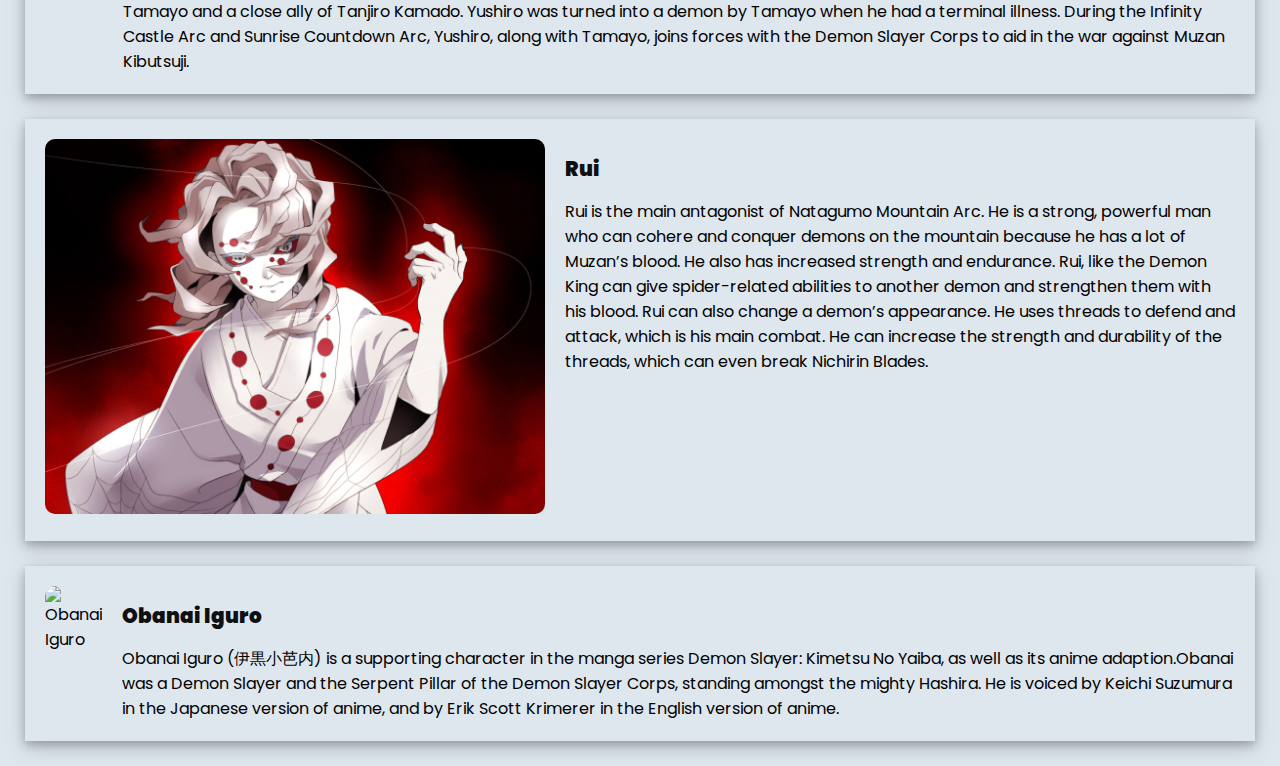
==== commit 7726e9fd: "Added a little styling" ====
--- a/index.html
+++ b/index.html
@@ -37,13 +37,19 @@
           background-color: #222;
           color: #e6e6e6;
         }
+        .bi-house-door-fill{
+          cursor: pointer;
+        }
+        .header_home{
+          cursor: pointer;
+        }
       </style>
       <div class="header">
         <div class="nav">
           <div class="img__container"><img src="images/logo.png" alt="logo" /></div>
           <div class="right">
             <ul>
-              <li><i class="bi bi-house-door-fill"></i>&nbsp;<a>Home</a></li>
+              <li><i class="bi bi-house-door-fill"></i>&nbsp;<a class="header_home">Home</a></li>
               <li><i class="bi bi-file-person"></i>&nbsp;<a h>About Demon Slayer</a></li>
               <div class="mode">
                 Dark mode:
@@ -66,6 +72,17 @@
     </div>
 
     <h3 class="sub" style='color:red'>CHARACTERS</h3>
+    <!-- [Makomo] card start-->
+    <div class="card">
+      <div class="img__container"><img src="images/Makomo.jpg" alt="Makomo"></div>
+      <div class="container">
+        <h4><strong>Makomo</strong></h4>
+        <p>Makomo was a young girl of a short stature with pale skin, who possessed gentle eyes of a deep cyan color, their pupils rectangular and white, that were a notably paler turquoise near the bottom. She had black hair that came down to her shoulders, spiking outwards at the ends, and short micro bangs over her forehead.
+
+          Completely opposing to Sabito's aggressive personality, Makomo was a girl of quiet, patient and kind nature. She was always helping Tanjiro Kamado by pointing out any mistakes in his technique and correcting any bad habits he had unconsciously developed during his training under Sakonji. Makomo's pet phrase is that she loves Sakonji very much.</p>
+      </div>
+    </div>
+    <!-- Makomo card end-->
 
     <!-- [Giyu Tomioka] card start-->
     <div class="card">
@@ -507,6 +524,20 @@
               </div>
           </div>
       <!--Ruhi card end-->
+
+      <!-- Obanai Iguro card start-->
+        <div class="card">
+          <div class="img__container">
+              <img src="images/obanai_Iguro.jpg" alt="Obanai Iguro">
+          </div>
+          <div class="container">
+                <h4><strong>Obanai Iguro</strong></h4>
+                  <p>Obanai Iguro (伊黒小芭内) is a supporting character in the manga series Demon Slayer: Kimetsu No Yaiba, as well as its anime adaption.Obanai was a Demon Slayer and the Serpent Pillar of the Demon Slayer Corps, standing amongst the mighty Hashira.
+                  He is voiced by Keichi Suzumura in the Japanese version of anime, and by Erik Scott Krimerer in the English version of anime.</p>
+              </div>
+          </div>
+      <!--Obanai Iguro card end-->
+
       <script>
       $( ".change" ).on("click", function() {
           if( $( "body" ).hasClass( "dark" )) {
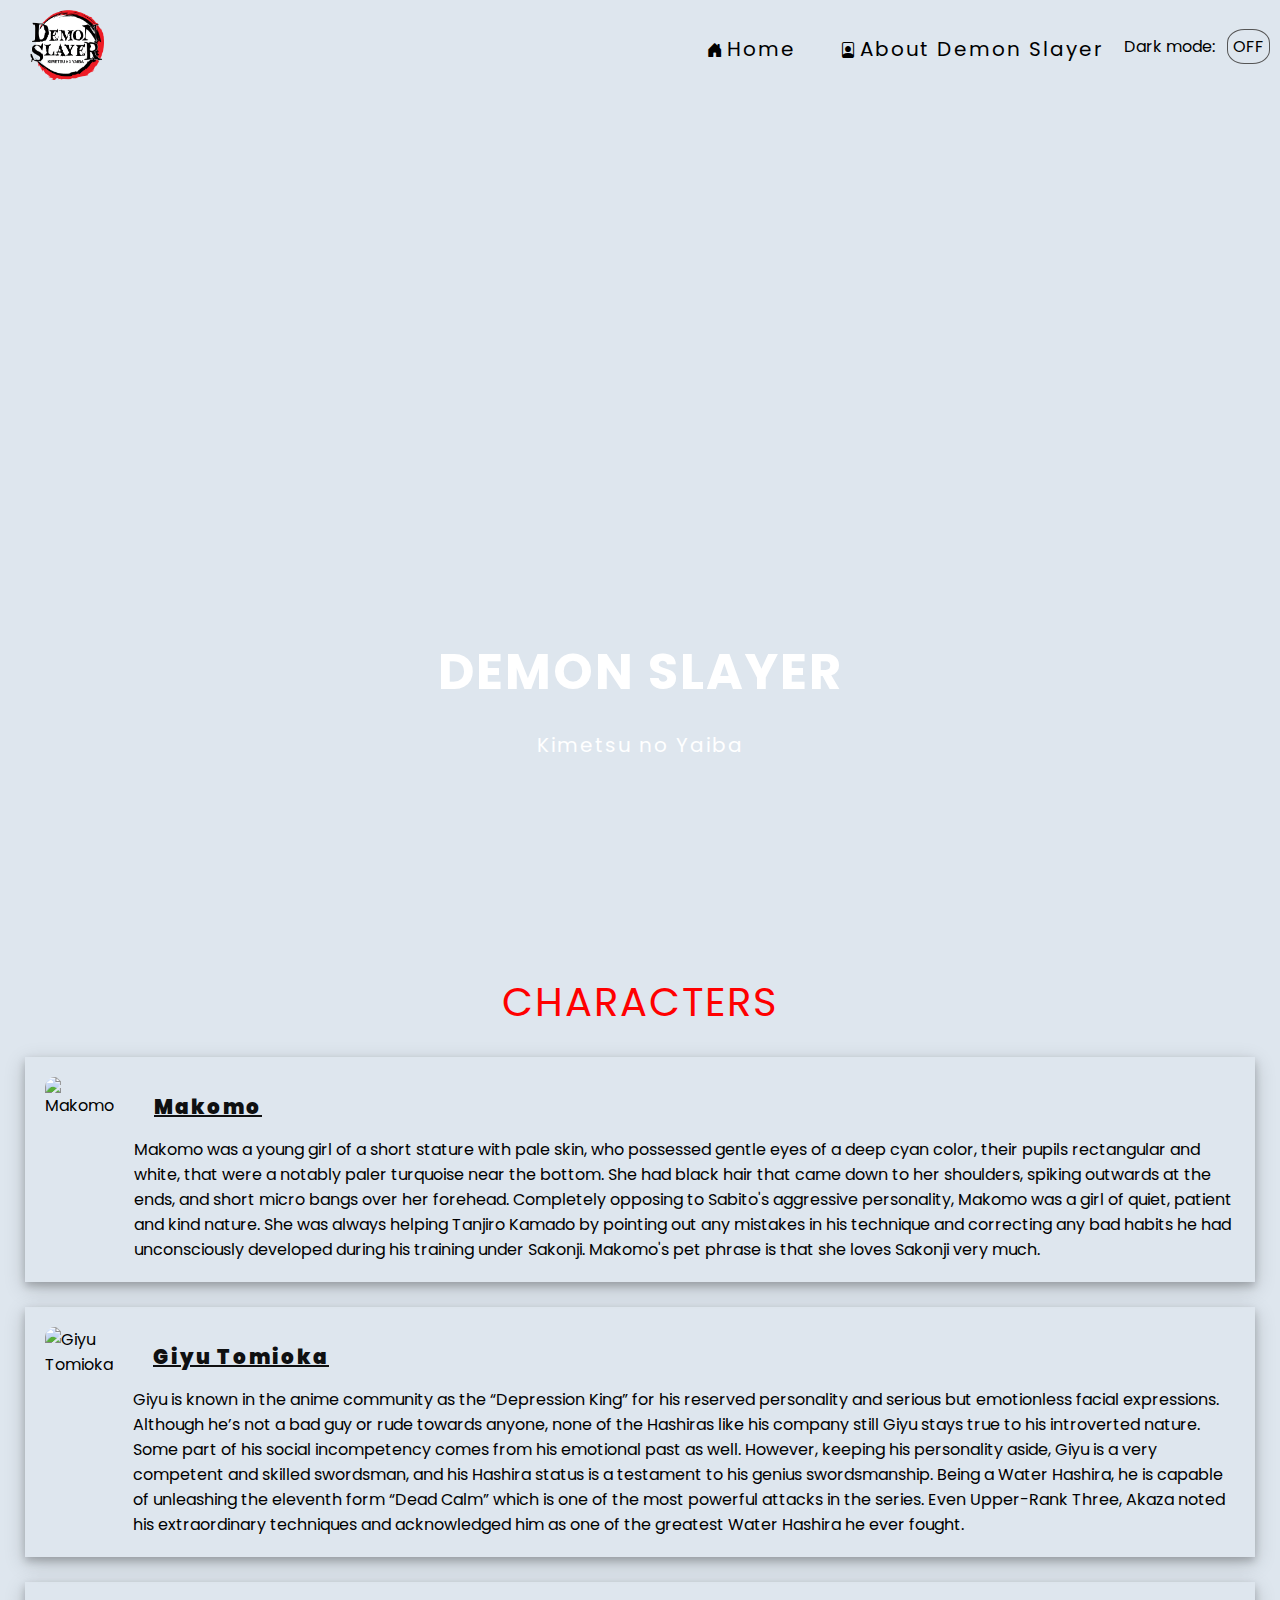
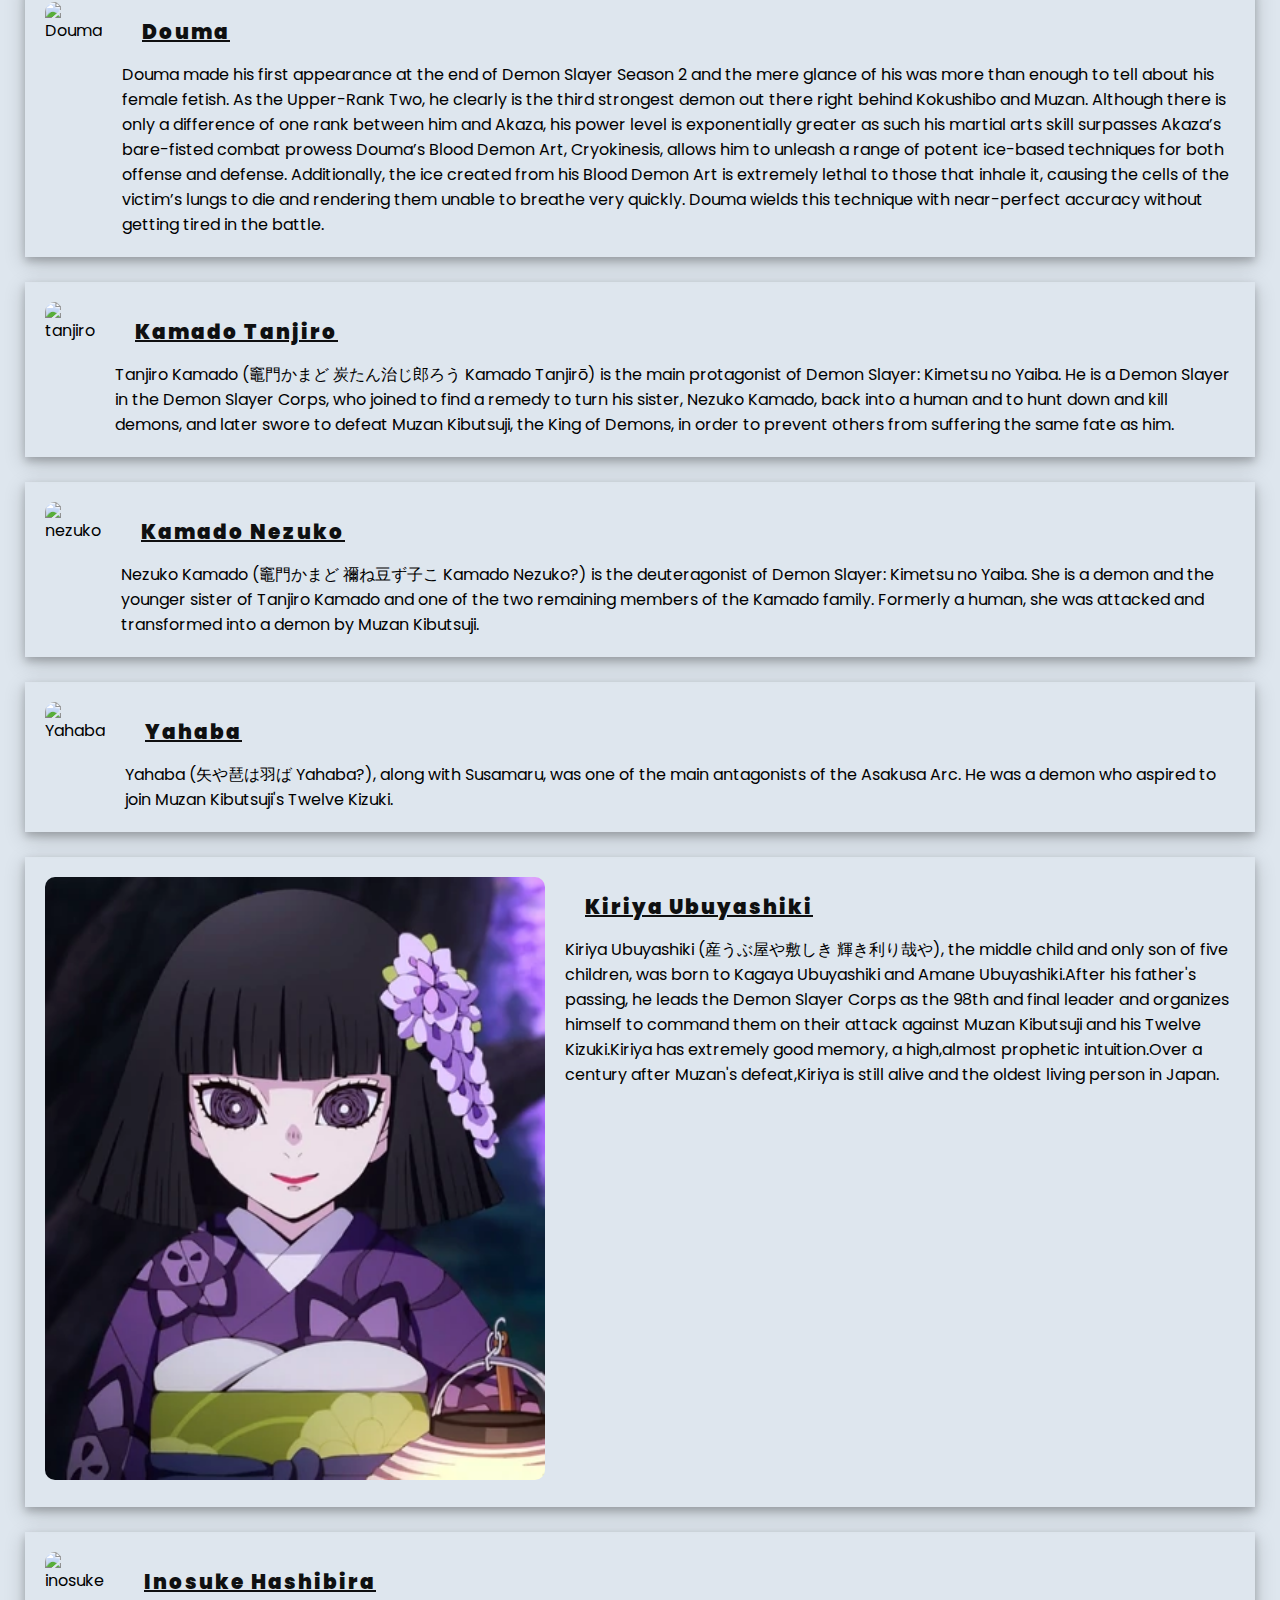
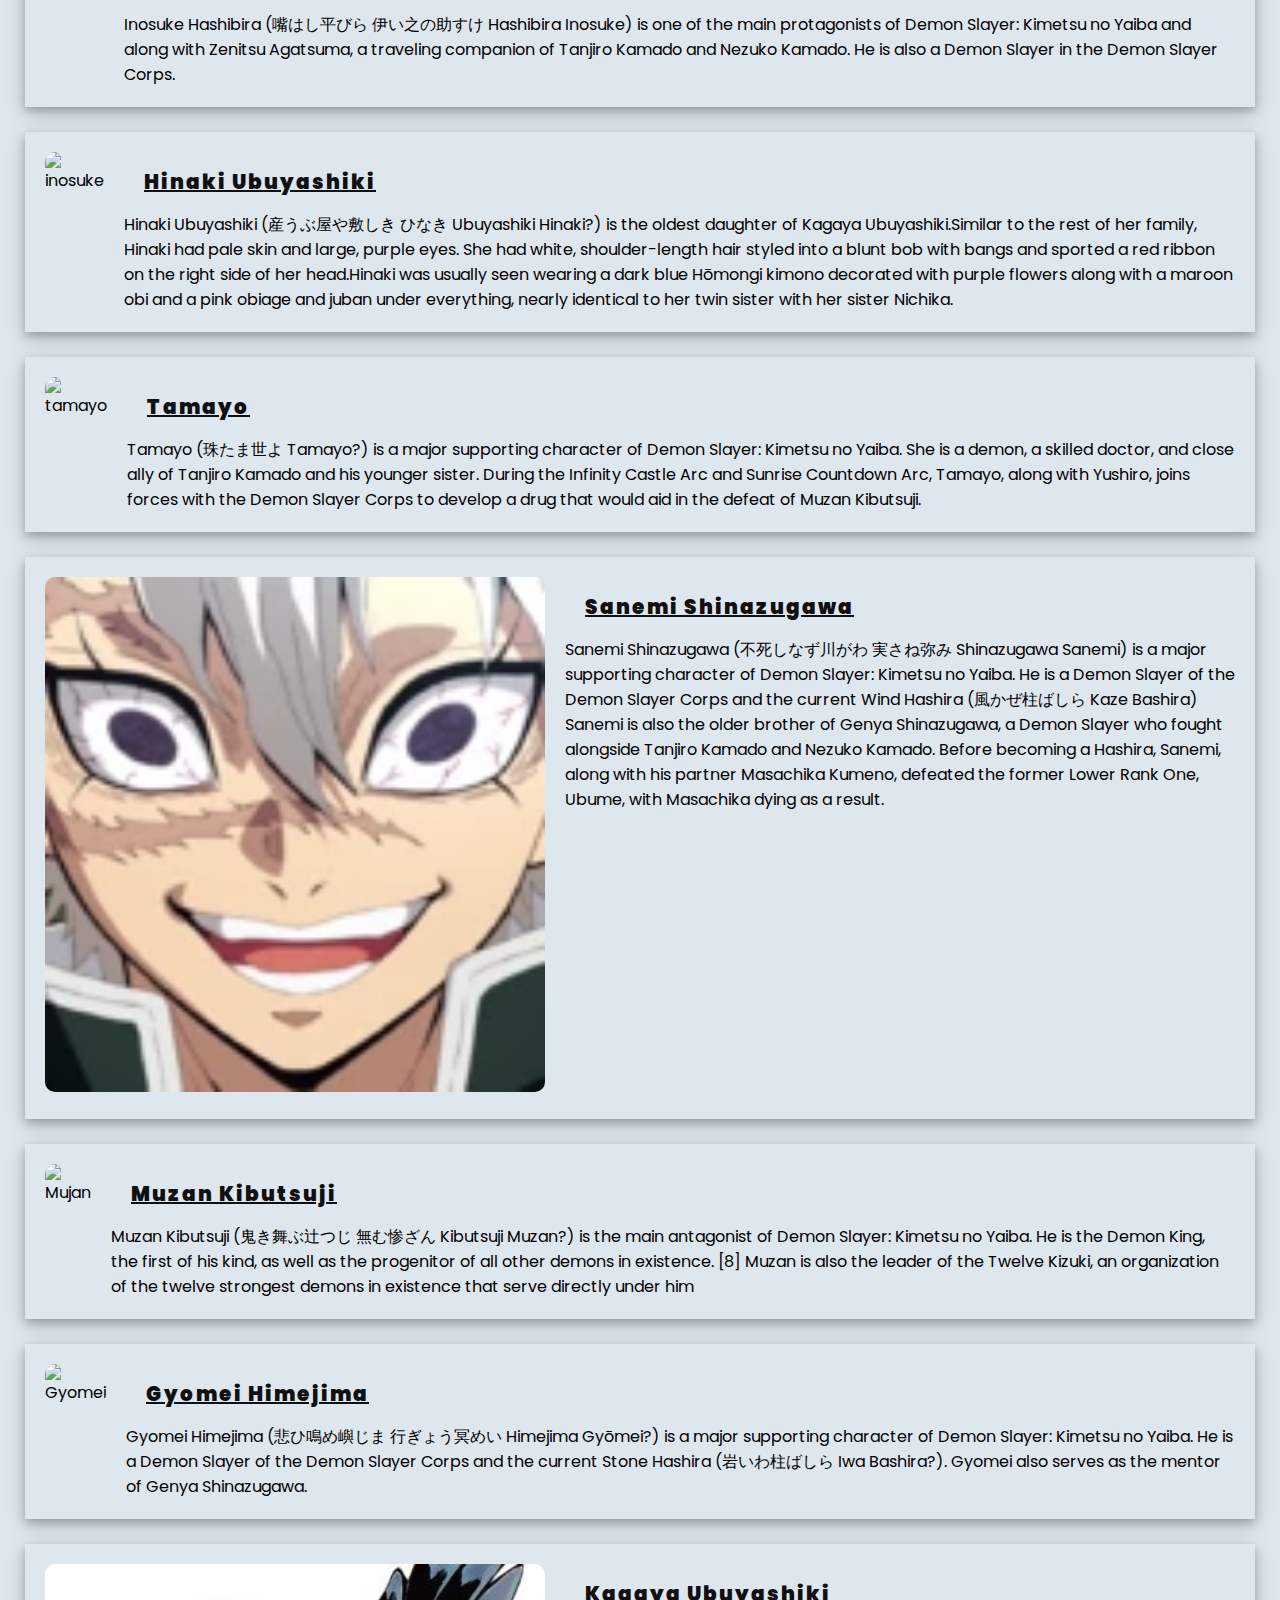
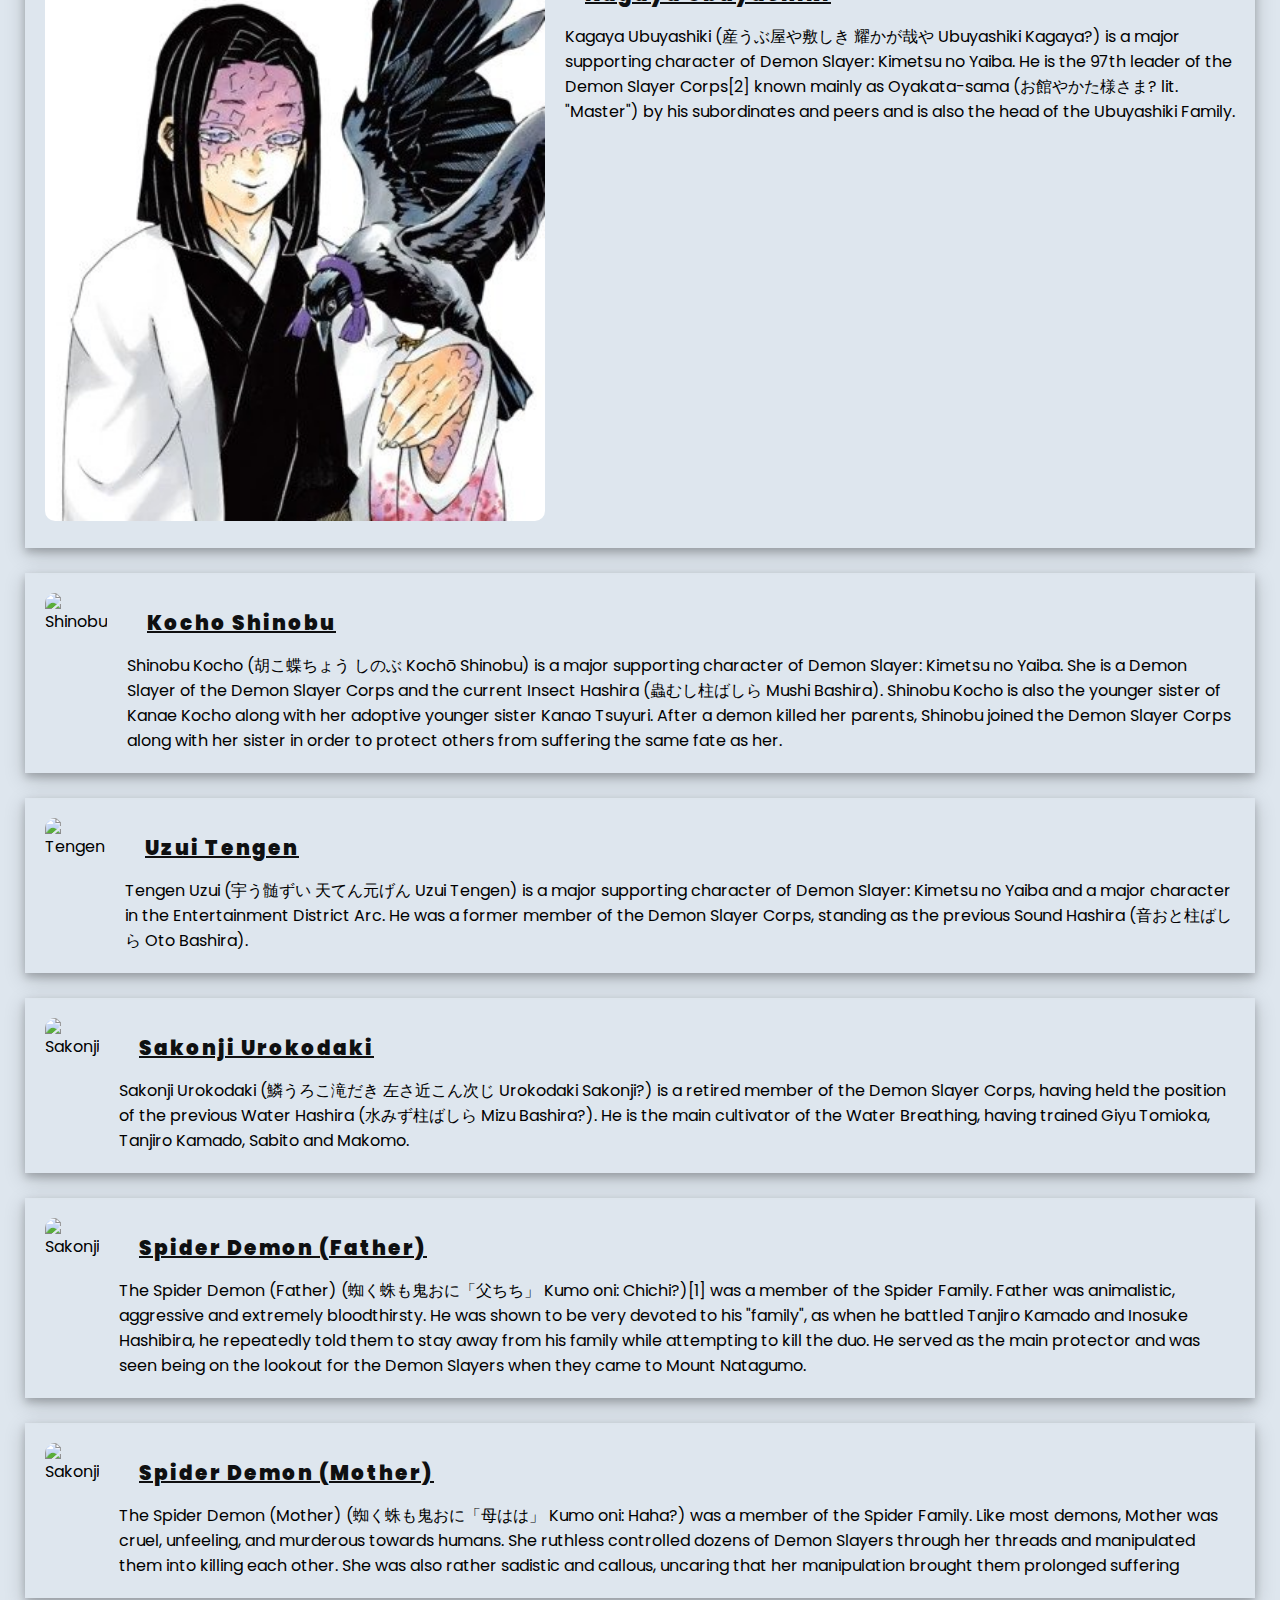
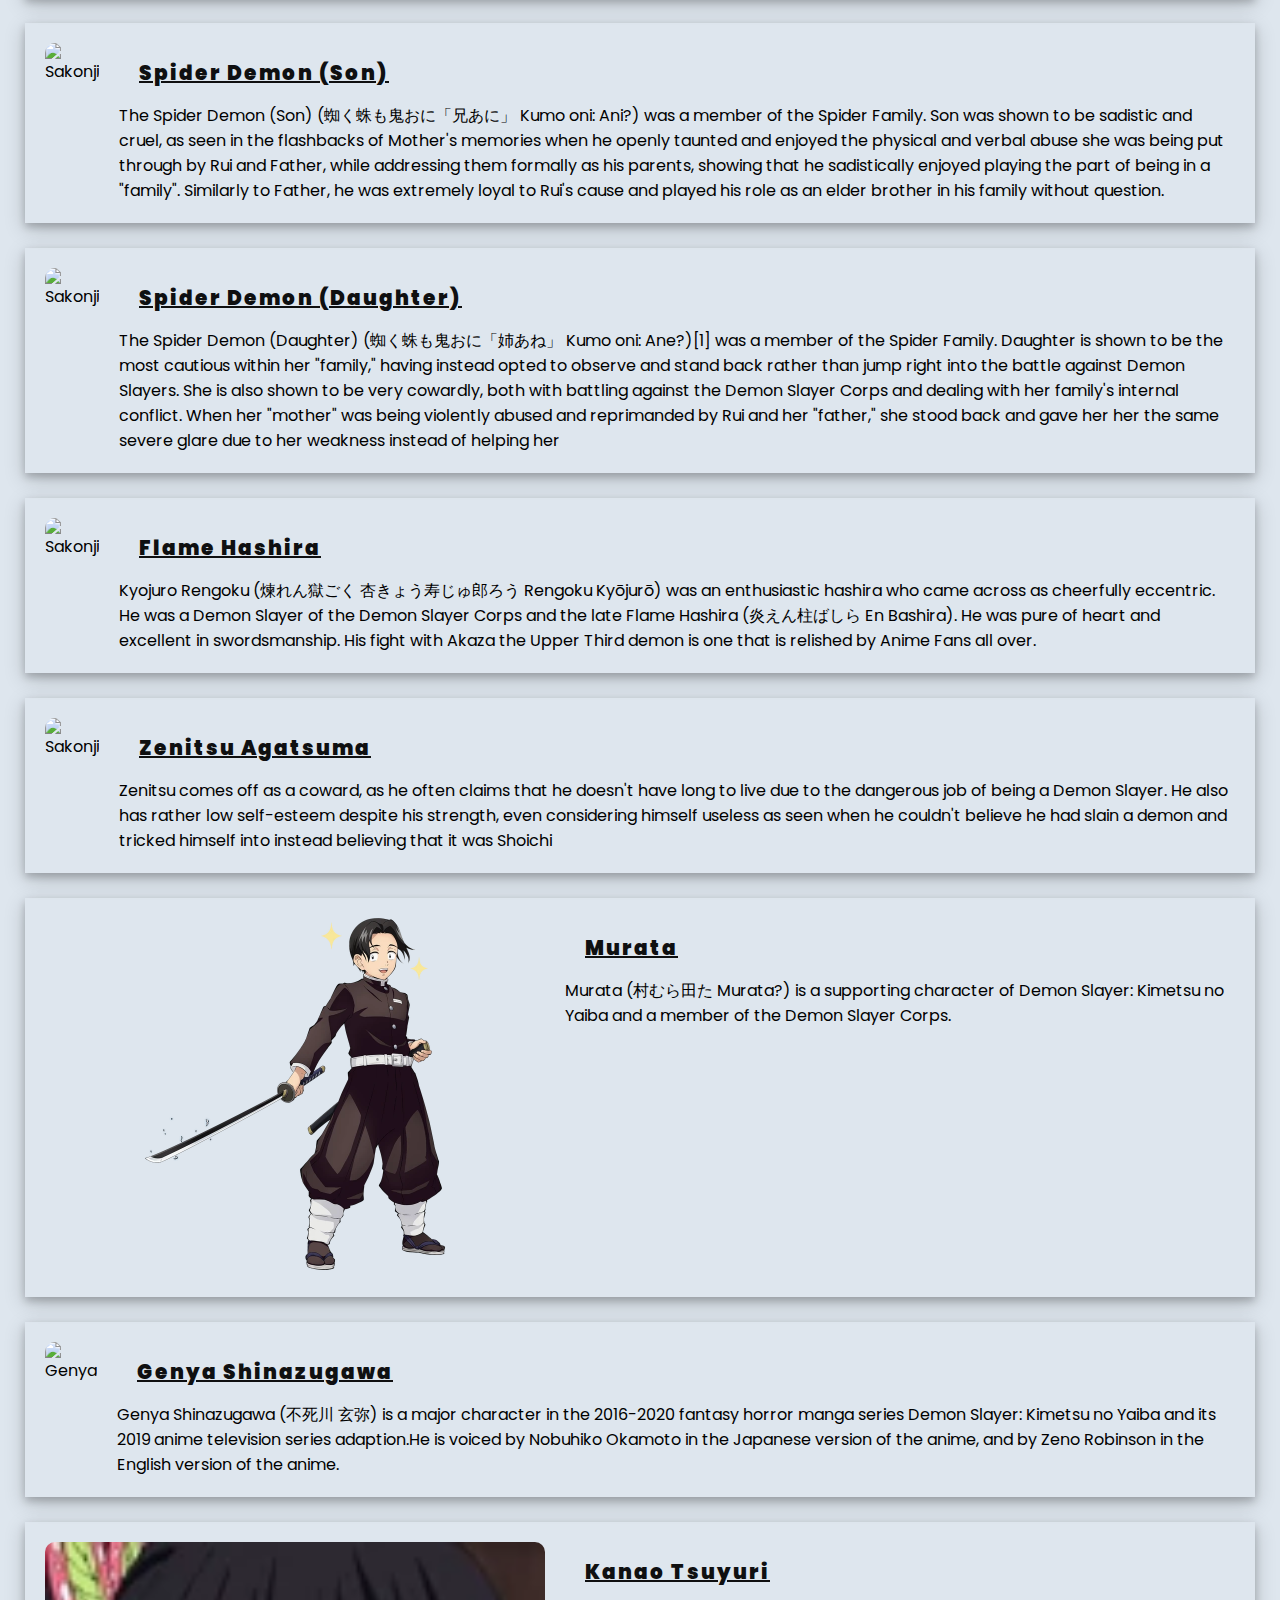
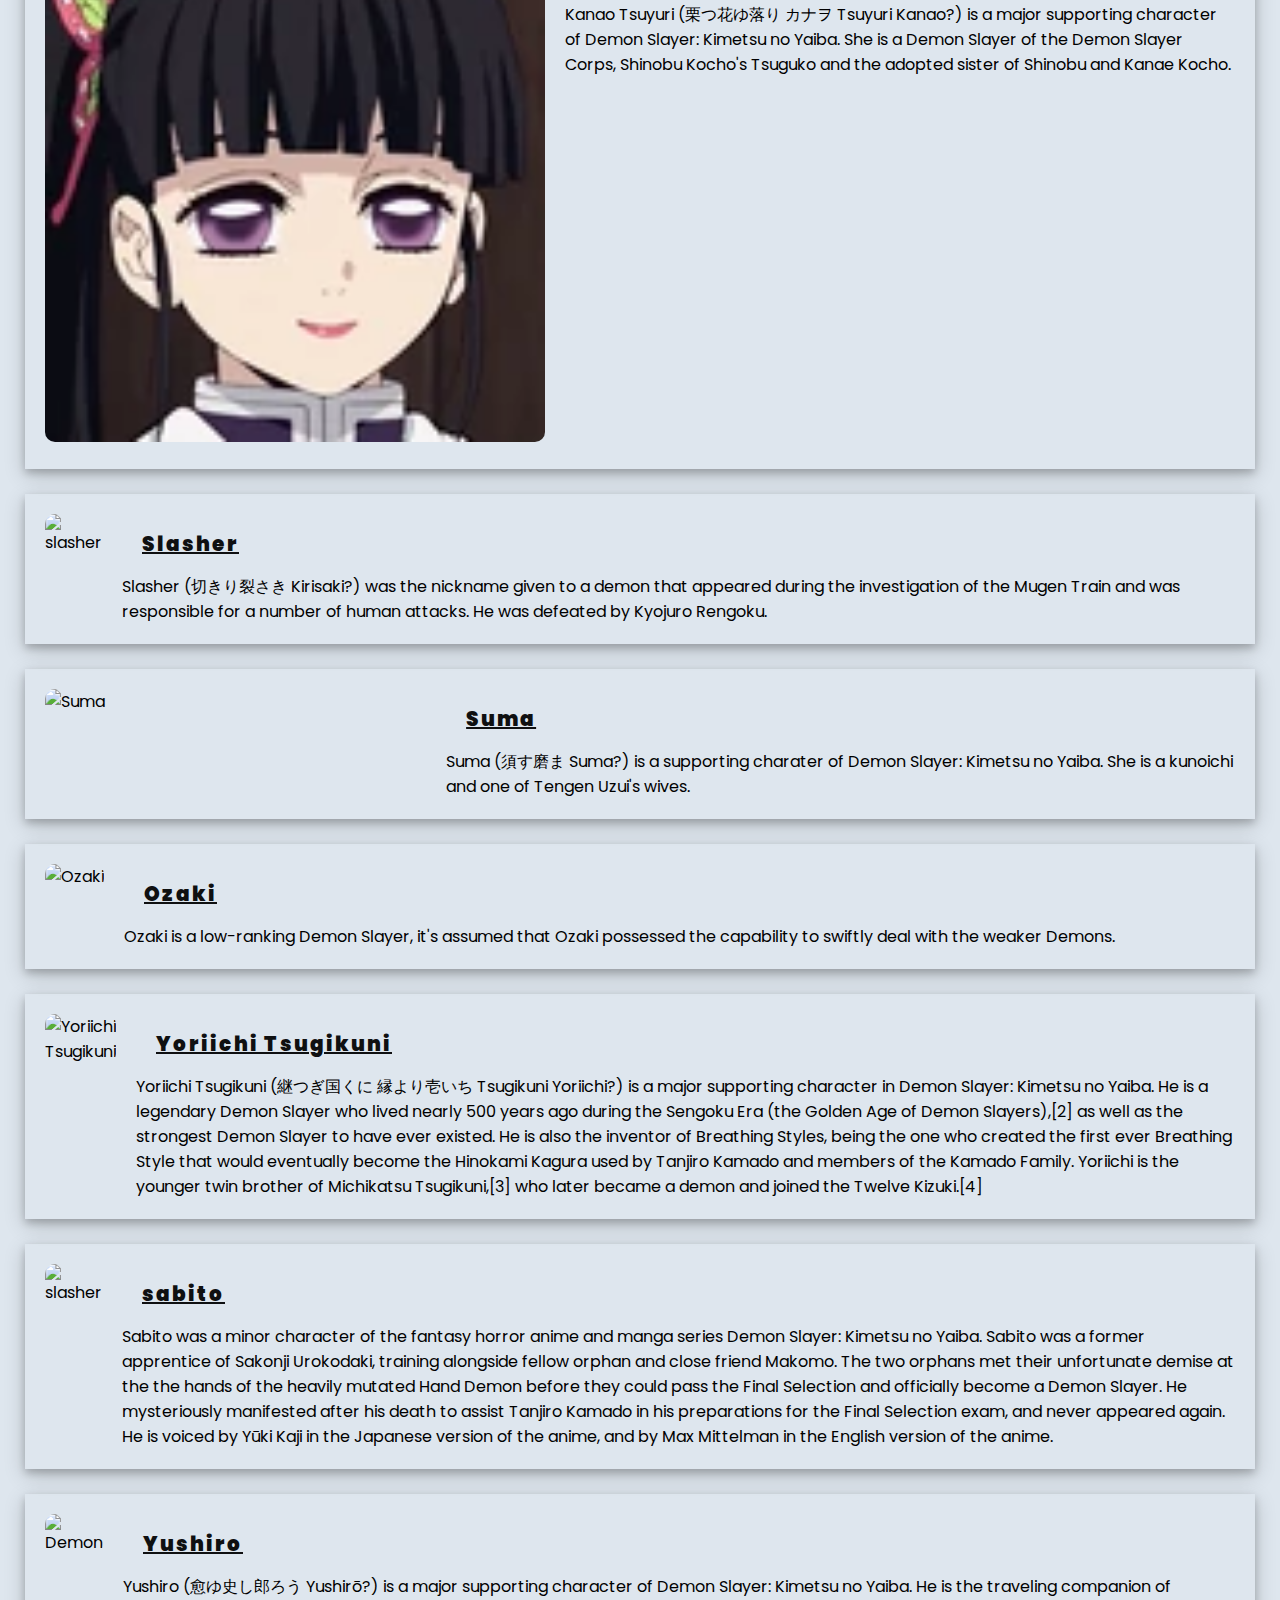
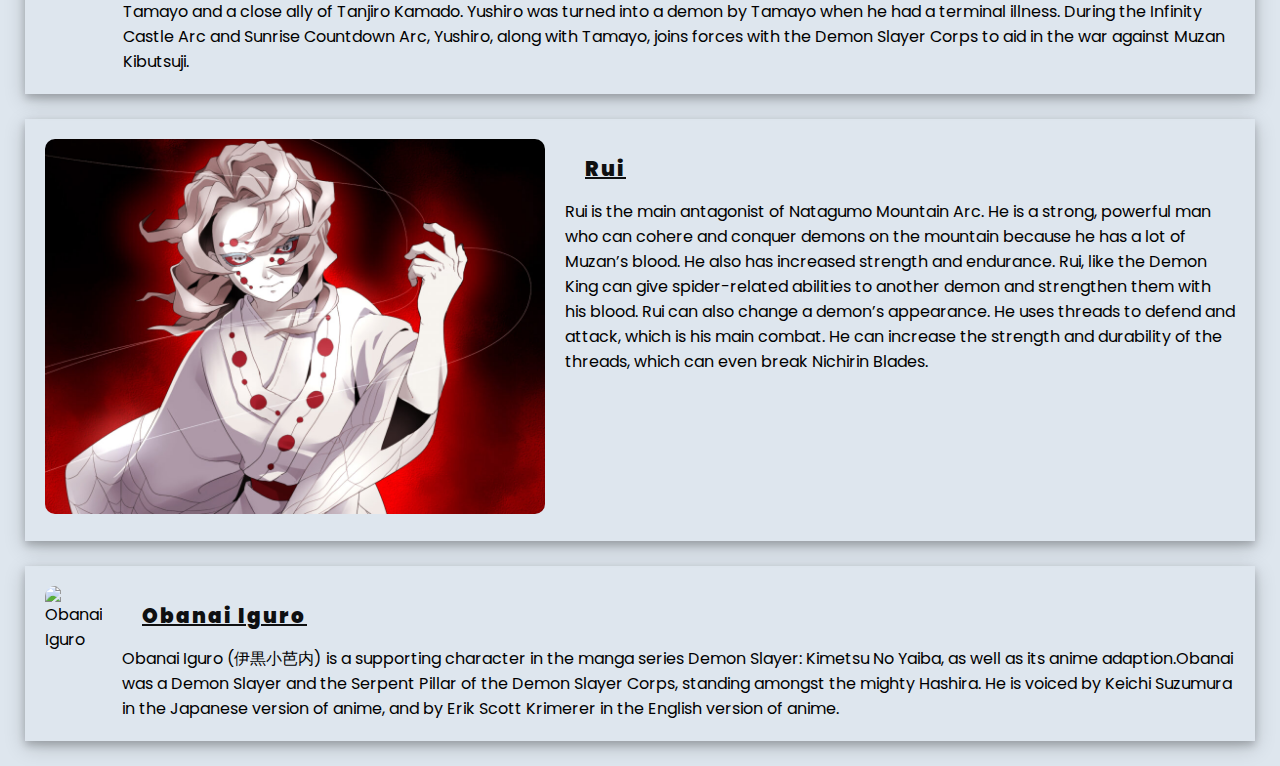
==== commit fbf4e743: "Styled the scrollbar" ====
--- a/index.html
+++ b/index.html
@@ -15,6 +15,24 @@
   <body>
     <header>
       <style>
+
+        /* Designing ScrollBar */
+        body::-webkit-scrollbar{
+                width: 10px;
+            }
+            body::-webkit-scrollbar-track{
+                background-color:transparent;
+            }
+            body::-webkit-scrollbar-thumb{
+                background-color: #55a8e9;
+                border-radius:20rem;
+                filter: drop-shadow(0px 0px 10px #55a8e9);
+            }
+
+
+
+
+
         h1 {
           color: #32a852;
         }
@@ -37,22 +55,40 @@
           background-color: #222;
           color: #e6e6e6;
         }
-        .bi-house-door-fill{
+        .bi-house-door-fill,.bi-file-person{
           cursor: pointer;
         }
         .header_home{
           cursor: pointer;
+        }
+        .header_img{
+          margin-left: 20px;
+        }
+        .header_img:hover{
+          cursor: pointer;
+          filter: drop-shadow(0px 0px 15px rgb(81, 171, 202));
+        }
+        .title,.slogan{
+          cursor: default;
+        }
+        .container>h4,.container>p{
+          cursor: default;
+        }
+        .container>h4{
+          letter-spacing: 2px;
+          text-decoration: underline;
+          text-indent: 20px;
         }
       </style>
       <div class="header">
         <div class="nav">
-          <div class="img__container"><img src="images/logo.png" alt="logo" /></div>
+          <div class="img__container"><img class="header_img" src="images/logo.png" alt="logo" /></div>
           <div class="right">
             <ul>
               <li><i class="bi bi-house-door-fill"></i>&nbsp;<a class="header_home">Home</a></li>
-              <li><i class="bi bi-file-person"></i>&nbsp;<a h>About Demon Slayer</a></li>
+              <li><i class="bi bi-file-person"></i>&nbsp;<a h class="header_home">About Demon Slayer</a></li>
               <div class="mode">
-                Dark mode:
+                <span class="header_home">Dark mode:</span>
                 <span class="change">OFF</span>
               </div>
             </ul>
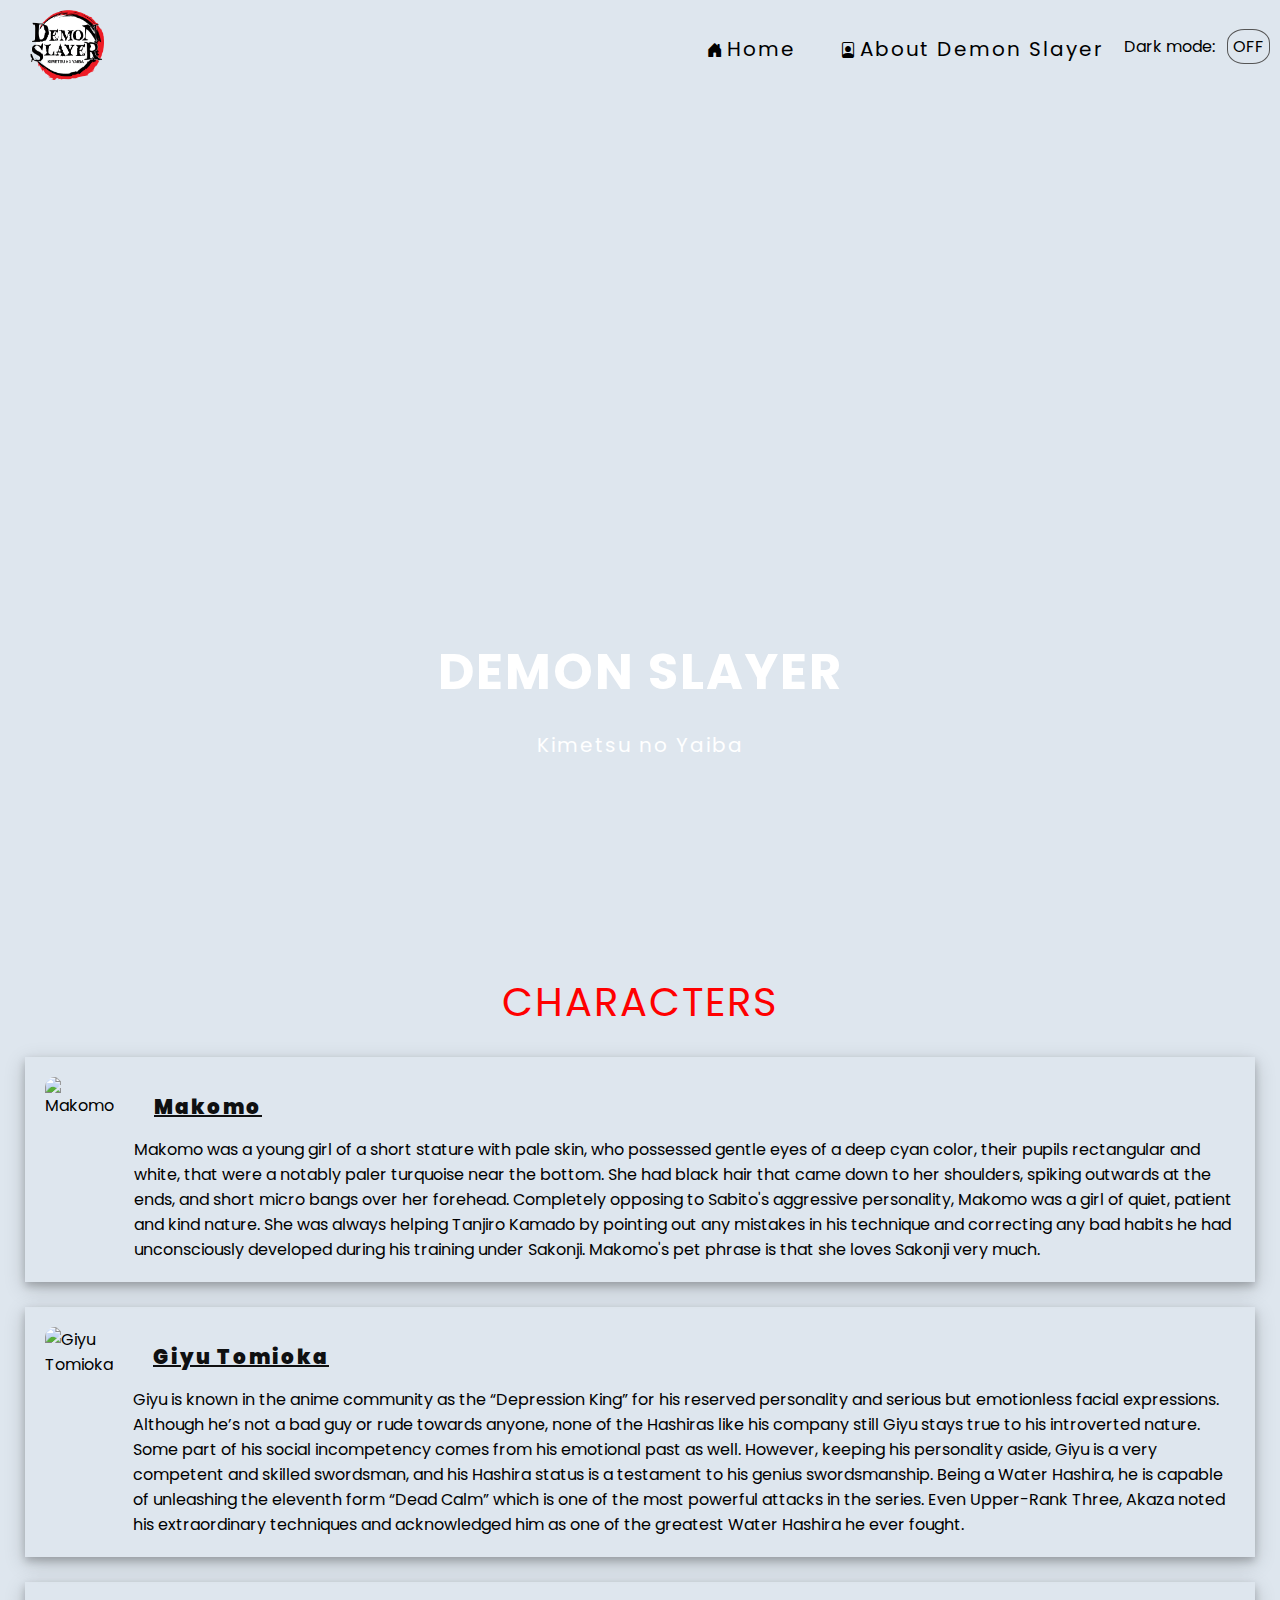
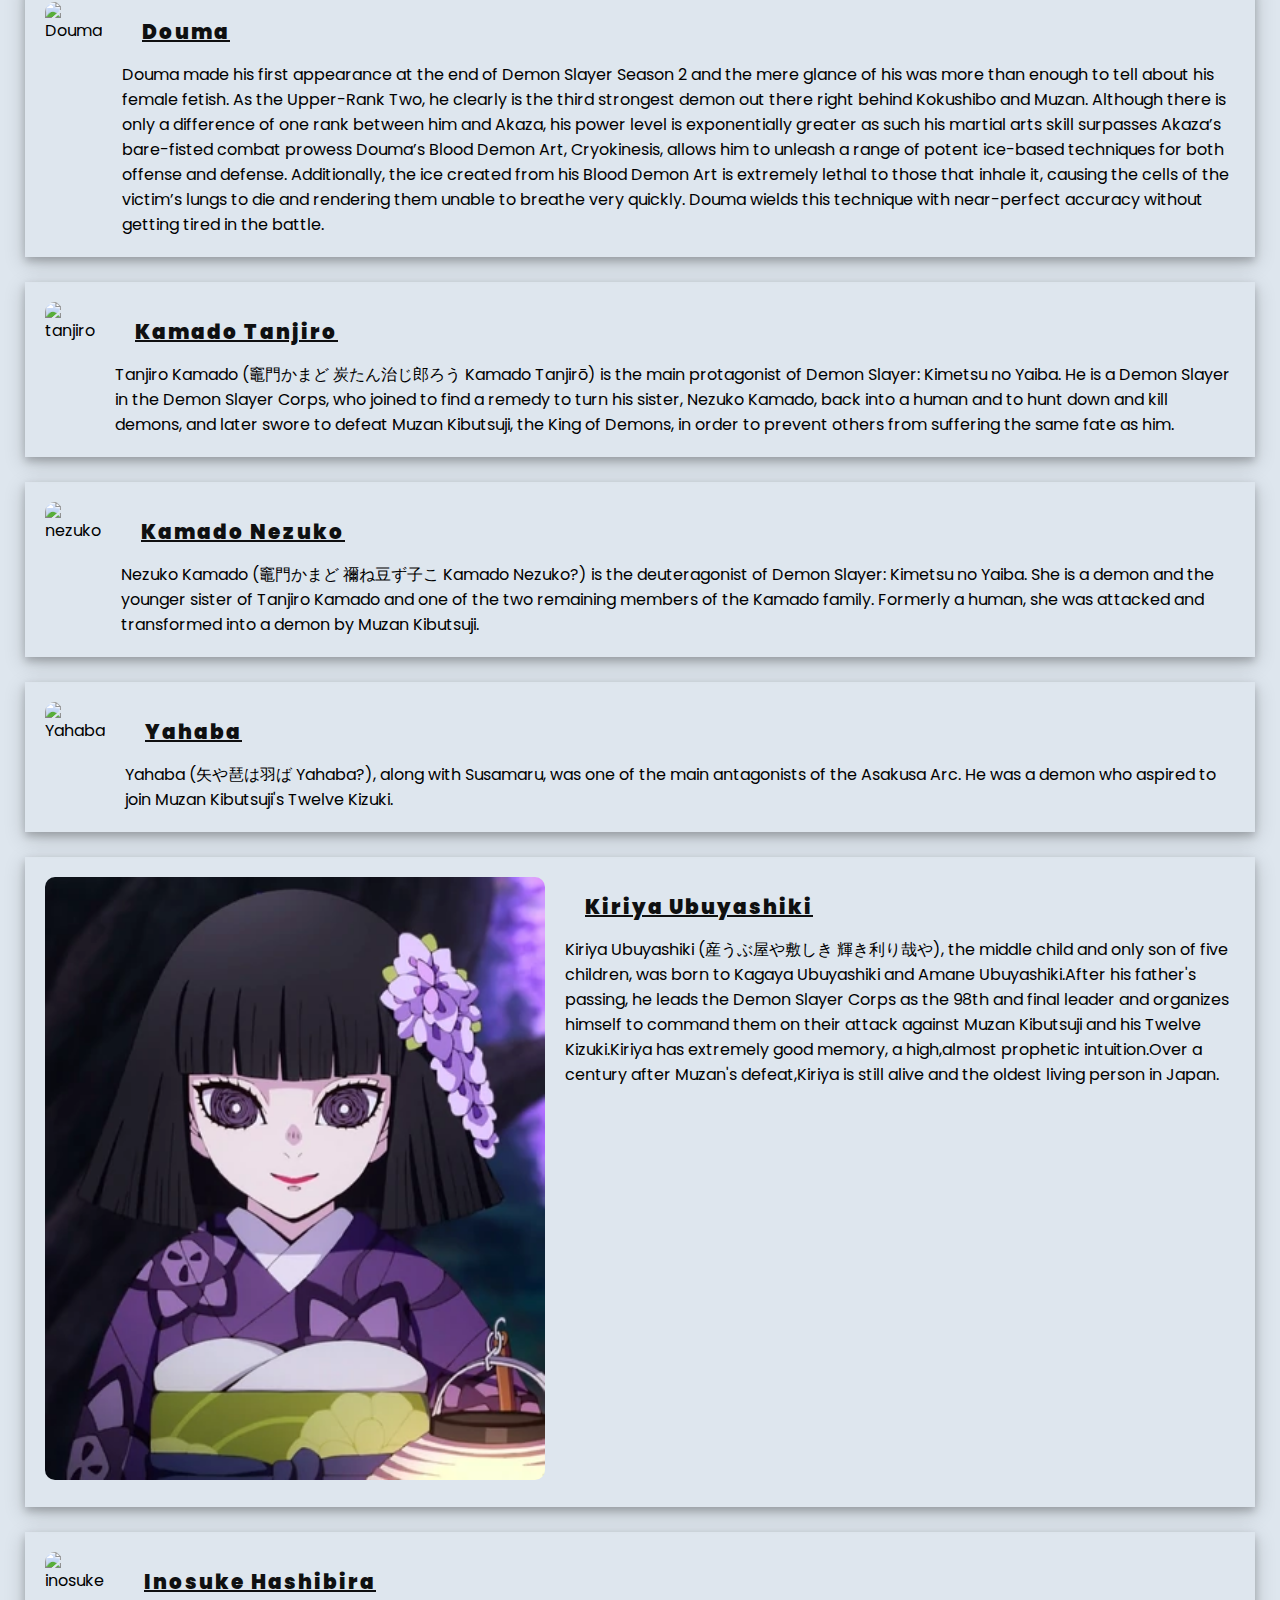
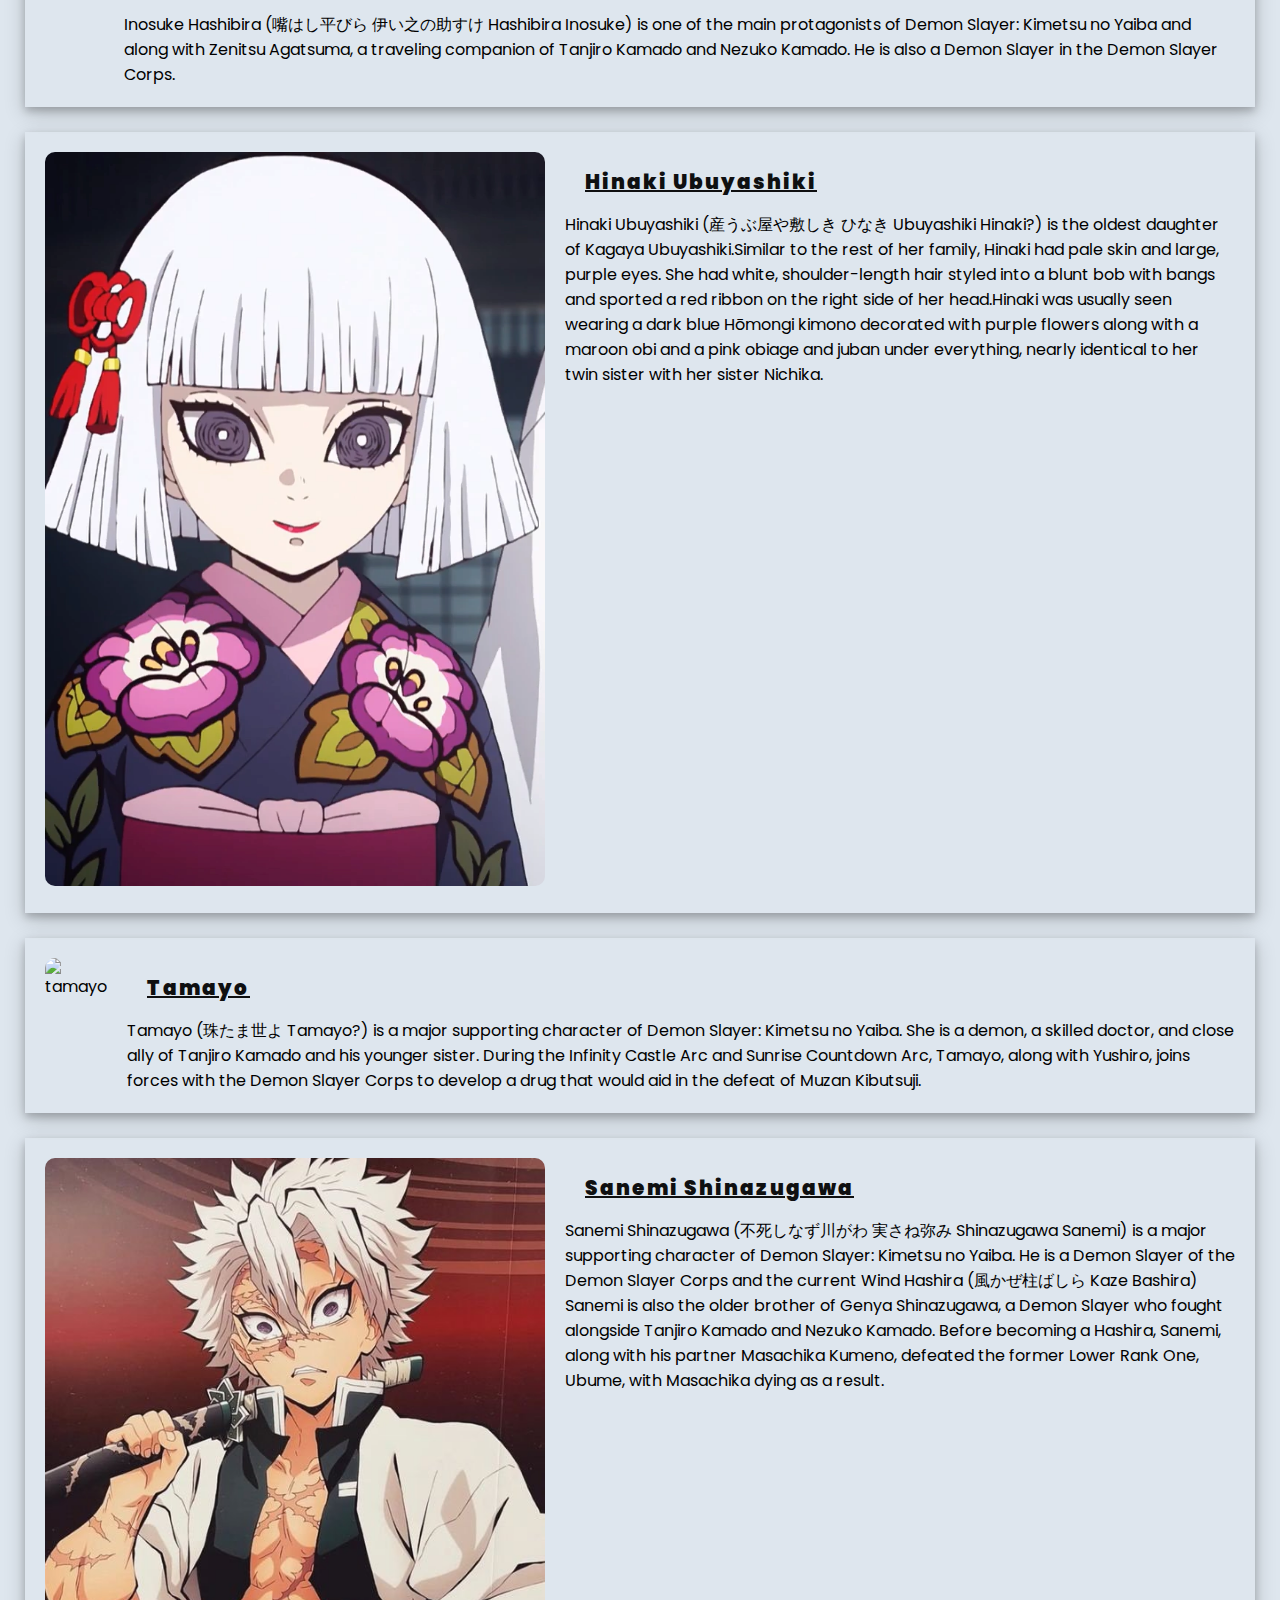
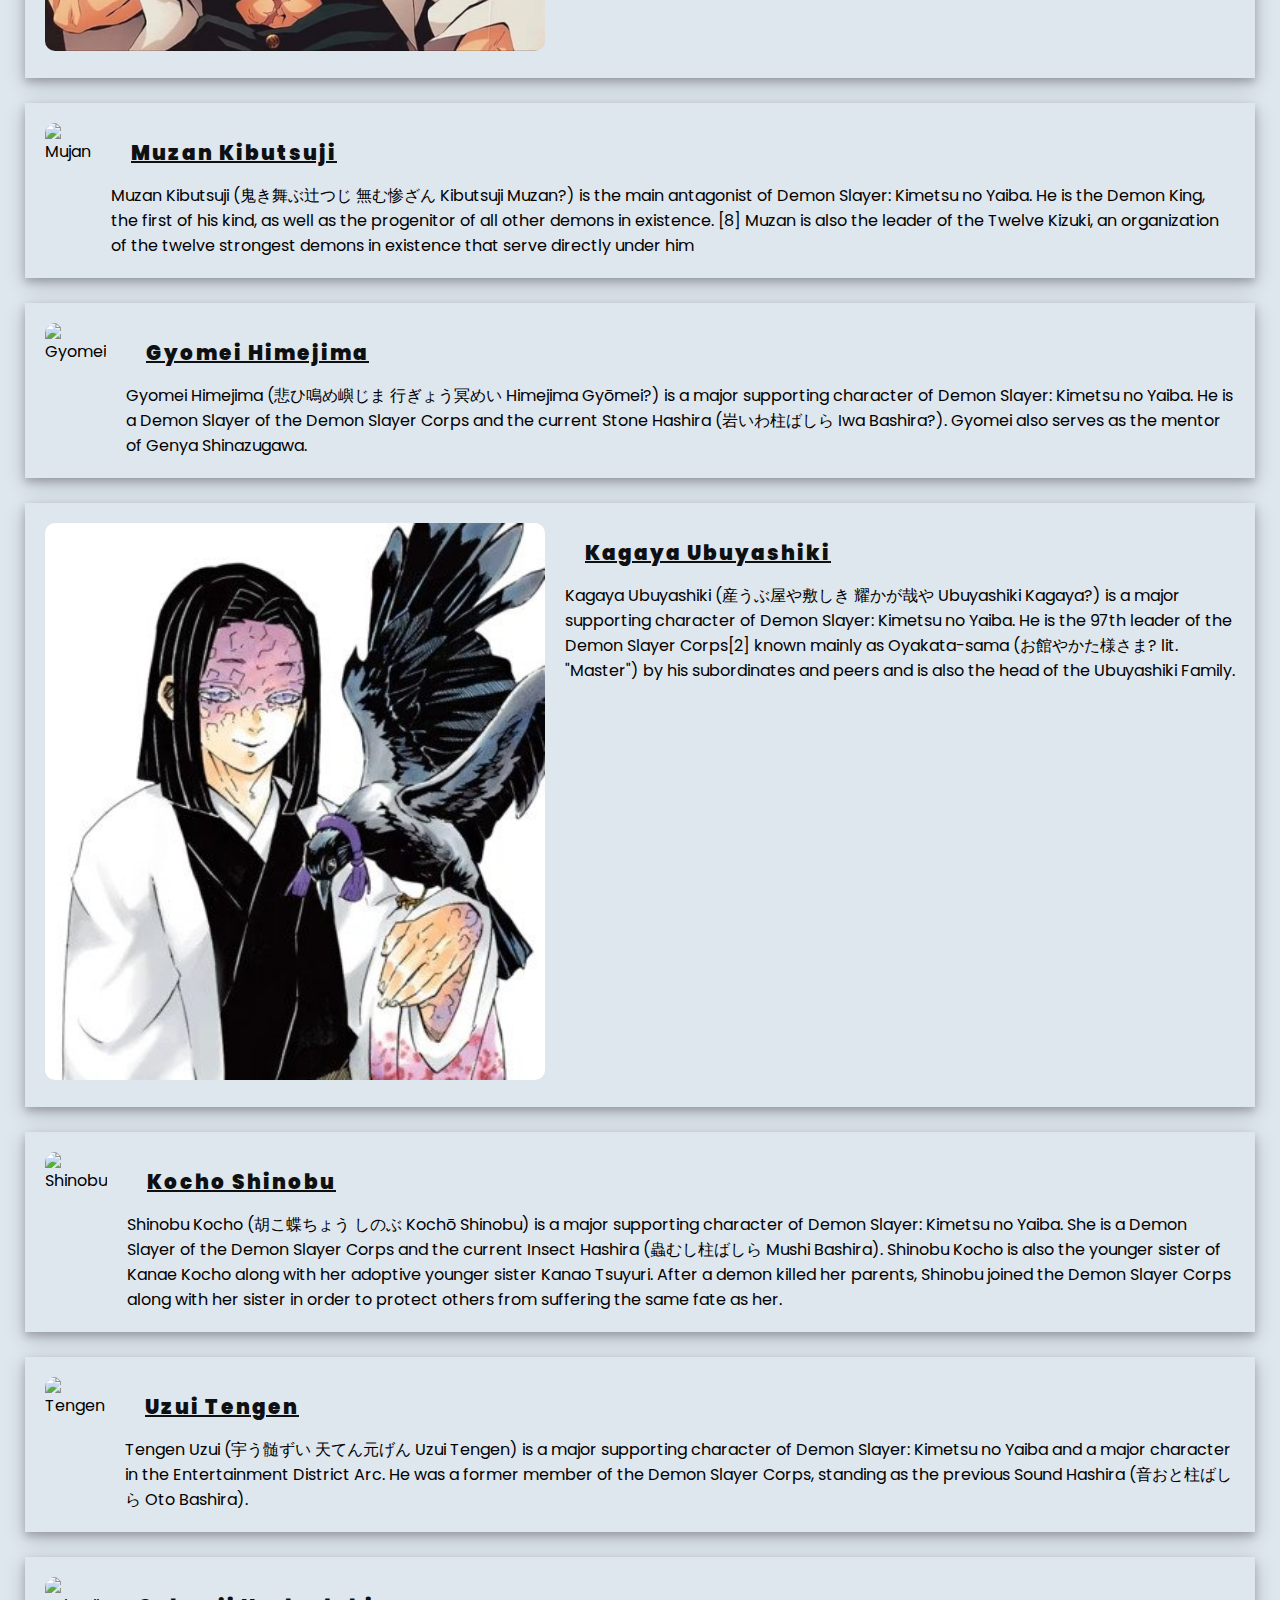
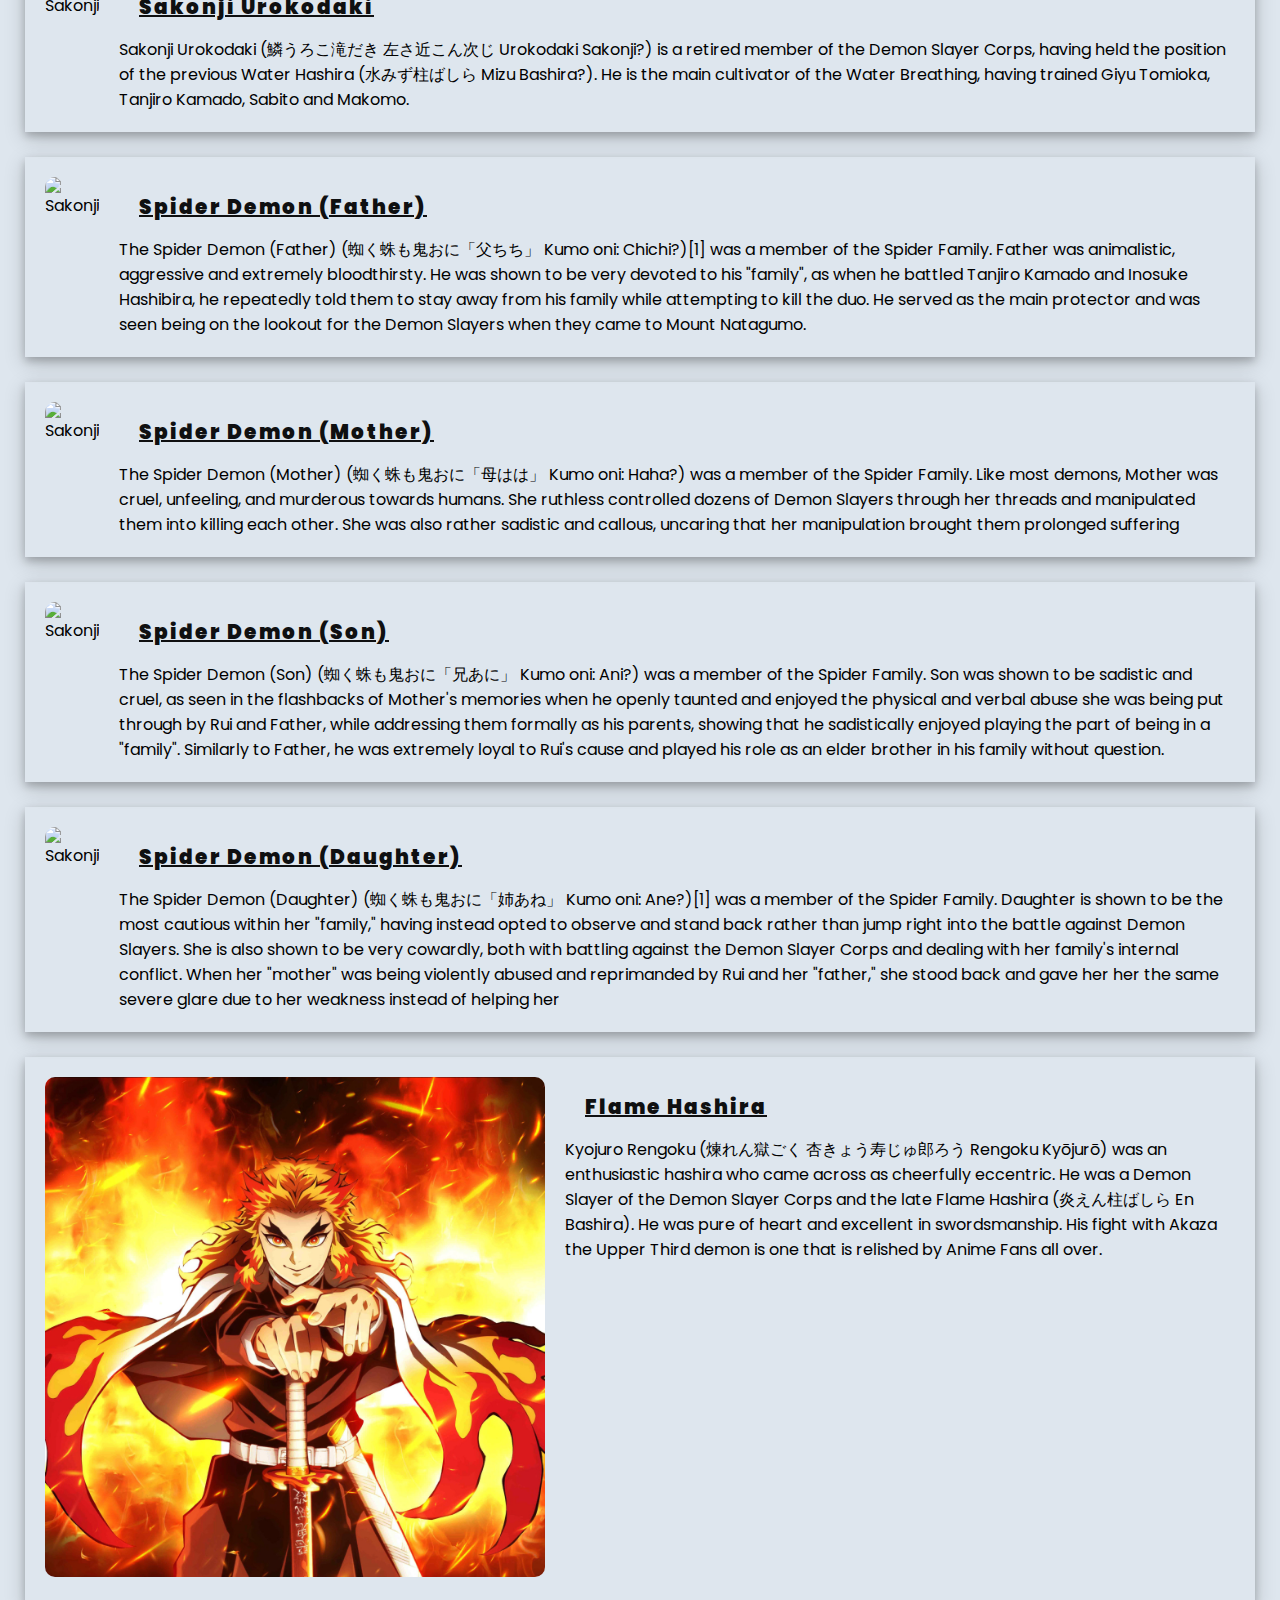
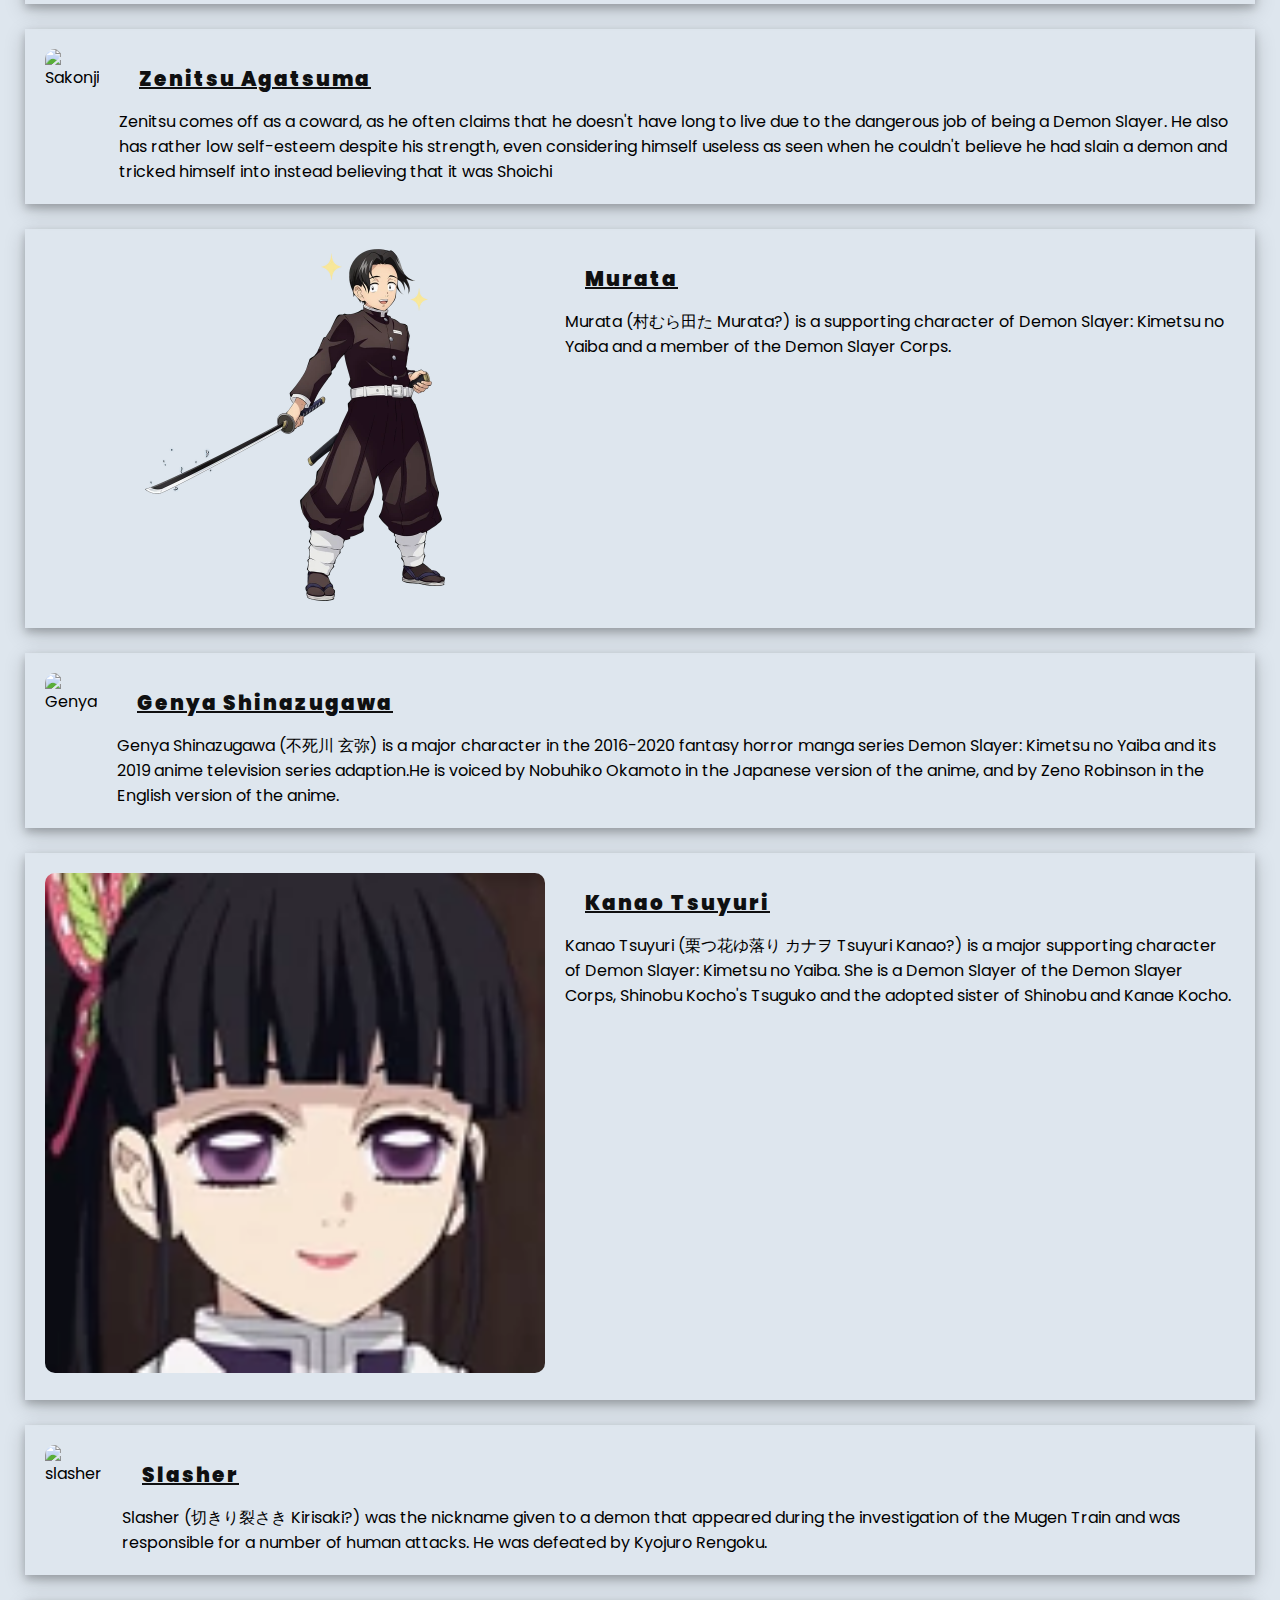
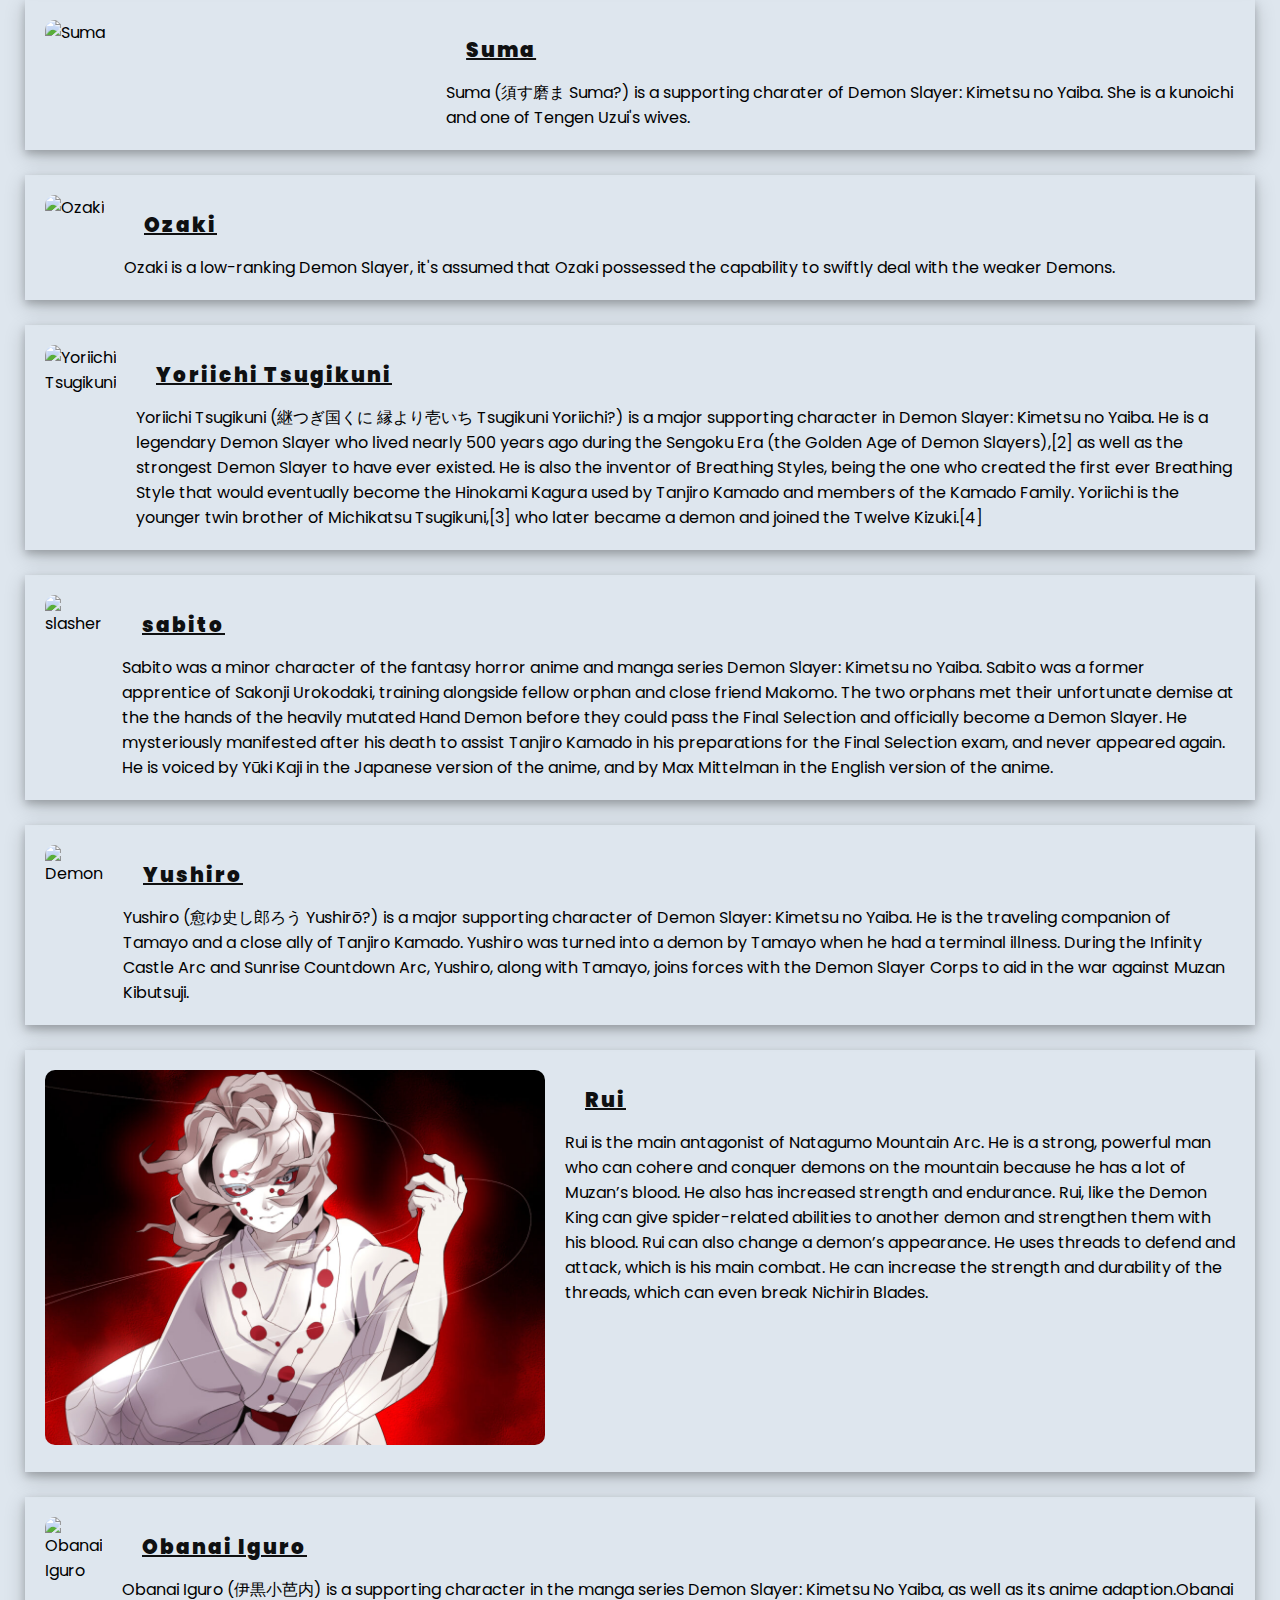
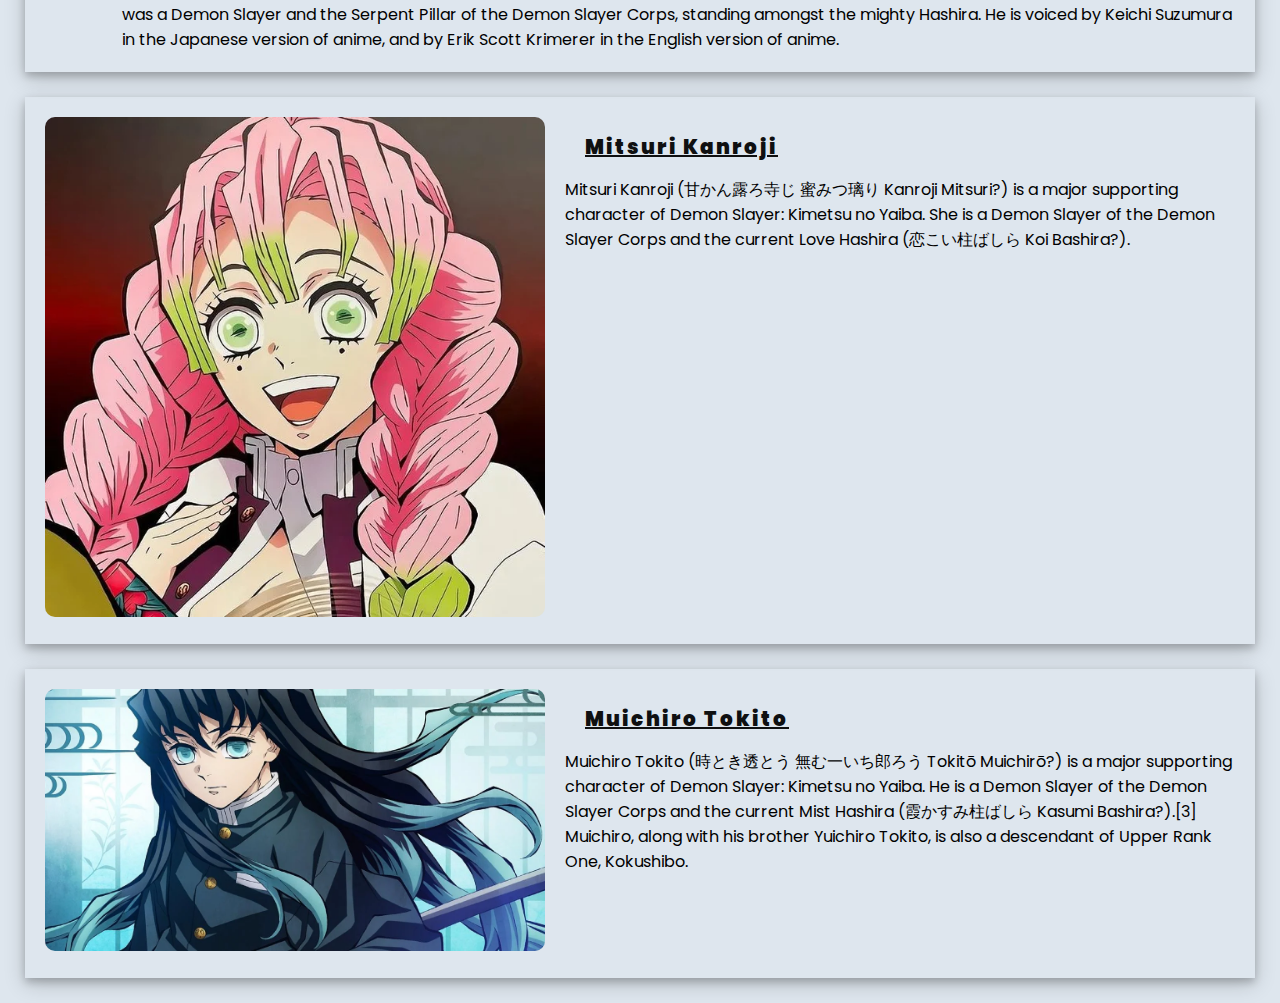
==== commit f7d0b4ac: "Changes in html and images have been made" ====
--- a/index.html
+++ b/index.html
@@ -224,7 +224,7 @@
       </div>
 
       <div class="card">
-        <div class="img__container"><img src="images/hinaki.jfif" alt="inosuke" /></div>
+        <div class="img__container"><img src="images/Hinaki_anime.webp" alt="inosuke" /></div>
         <div class="container">
           <h4><strong>Hinaki Ubuyashiki</strong></h4>
           <p>
@@ -251,7 +251,7 @@
       <!--Tamayo card end-->
 
       <div class="card">
-        <div class="img__container"><img src="images/Sanemi.webp" alt="sanemi" /></div>
+        <div class="img__container"><img src="images/shinazugawa.jpg" alt="sanemi" /></div>
         <div class="container">
           <h4><strong>Sanemi Shinazugawa</strong></h4>
           <p>
@@ -399,7 +399,7 @@
       </div>
 
       <div class="card">
-        <div class="img__container"><img src="images/Kyojuro_Anime_Profile.webp" alt="Sakonji" /></div>
+        <div class="img__container"><img src="images/rengoku.jpg" alt="Sakonji" /></div>
         <div class="container">
           <h4><strong>Flame Hashira</strong></h4>
           <p>
@@ -574,6 +574,32 @@
           </div>
       <!--Obanai Iguro card end-->
 
+
+       <!-- Mitsuri Kanroji card start-->
+       <div class="card">
+        <div class="img__container">
+            <img src="images/kanroji.webp" alt="Mitsuri Kanroji">
+        </div>
+        <div class="container">
+              <h4><strong>Mitsuri Kanroji</strong></h4>
+                <p>Mitsuri Kanroji (甘かん露ろ寺じ 蜜みつ璃り Kanroji Mitsuri?) is a major supporting character of Demon Slayer: Kimetsu no Yaiba. She is a Demon Slayer of the Demon Slayer Corps and the current Love Hashira (恋こい柱ばしら Koi Bashira?).</p>
+            </div>
+        </div>
+    <!--Mitsuri Kanroji card end-->
+
+<!-- Muichiro Tokito card start-->
+<div class="card">
+  <div class="img__container">
+      <img src="images/mist_hashira.webp" alt="Muichiro Tokito">
+  </div>
+  <div class="container">
+        <h4><strong>Muichiro Tokito</strong></h4>
+          <p>Muichiro Tokito (時とき透とう 無む一いち郎ろう Tokitō Muichirō?) is a major supporting character of Demon Slayer: Kimetsu no Yaiba. He is a Demon Slayer of the Demon Slayer Corps and the current Mist Hashira (霞かすみ柱ばしら Kasumi Bashira?).[3]
+
+            Muichiro, along with his brother Yuichiro Tokito, is also a descendant of Upper Rank One, Kokushibo.</p>
+      </div>
+  </div>
+<!--Muichiro Tokito card end-->
       <script>
       $( ".change" ).on("click", function() {
           if( $( "body" ).hasClass( "dark" )) {
